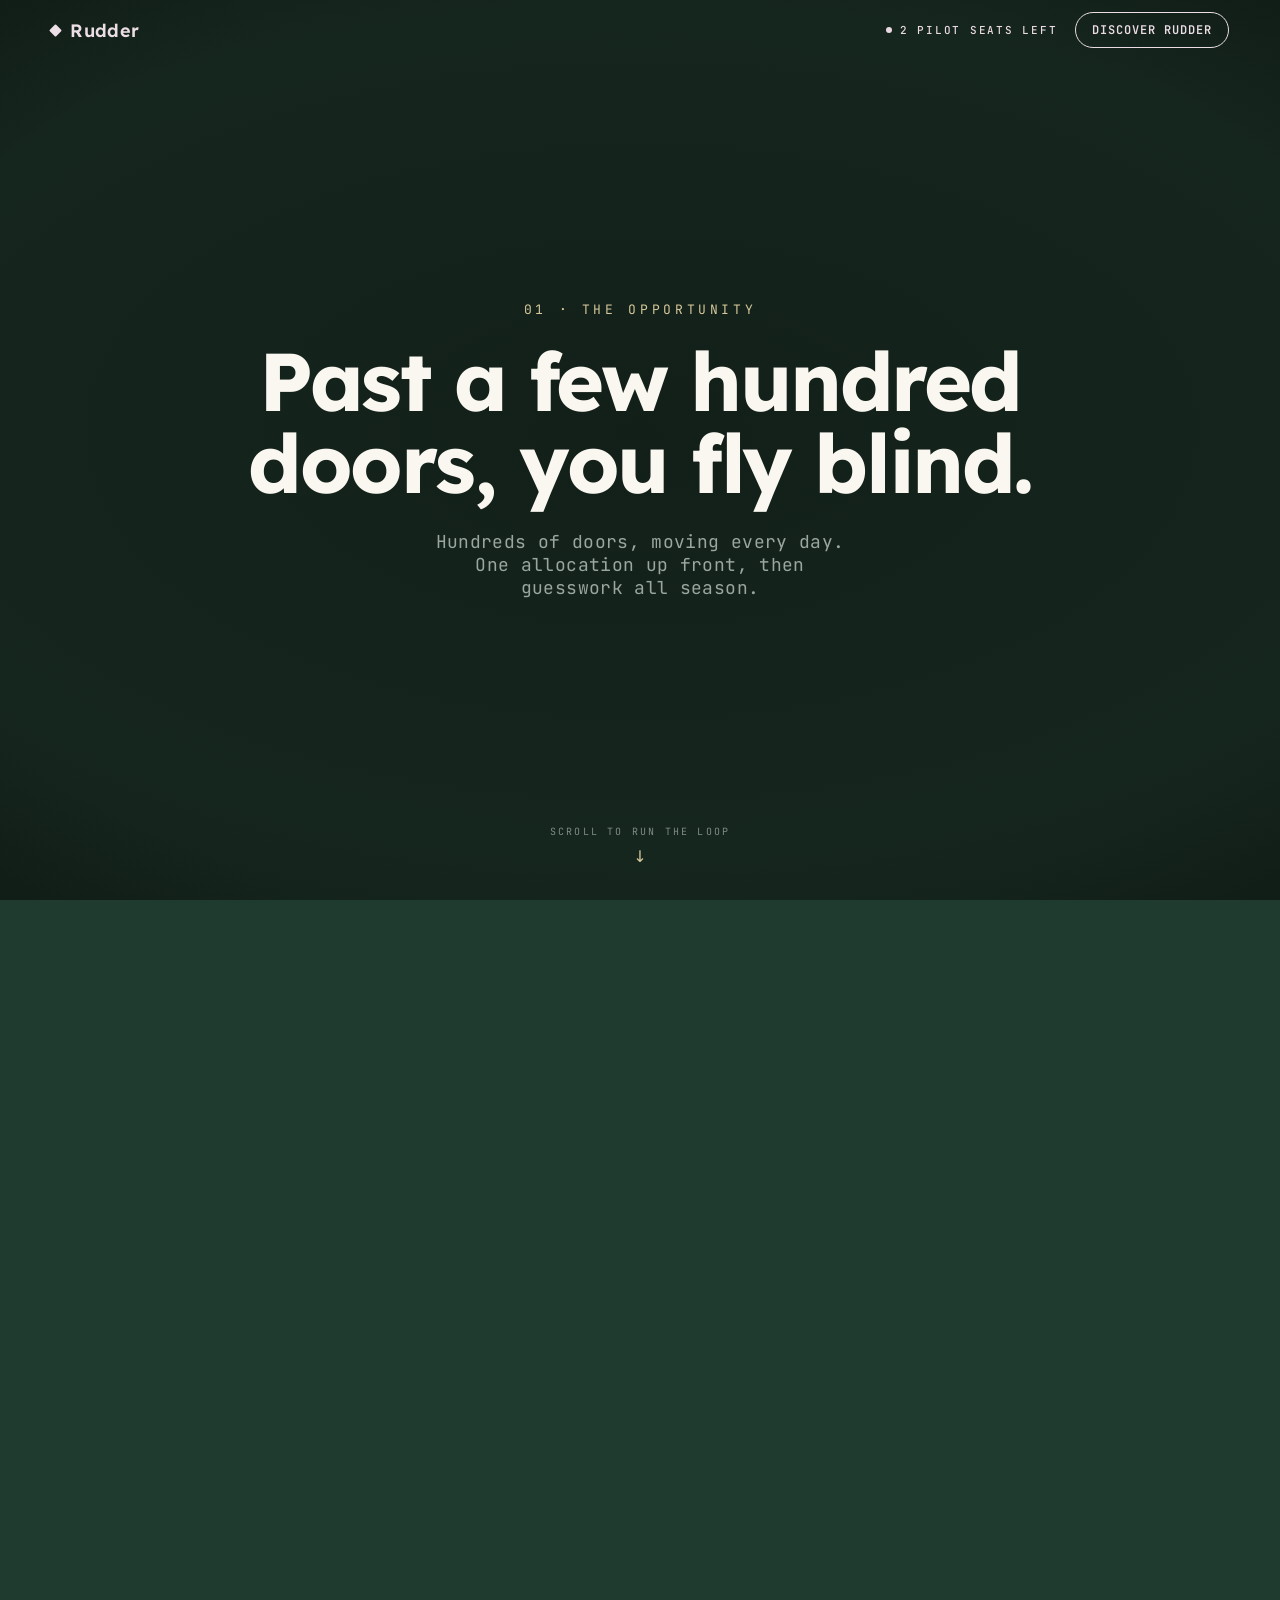
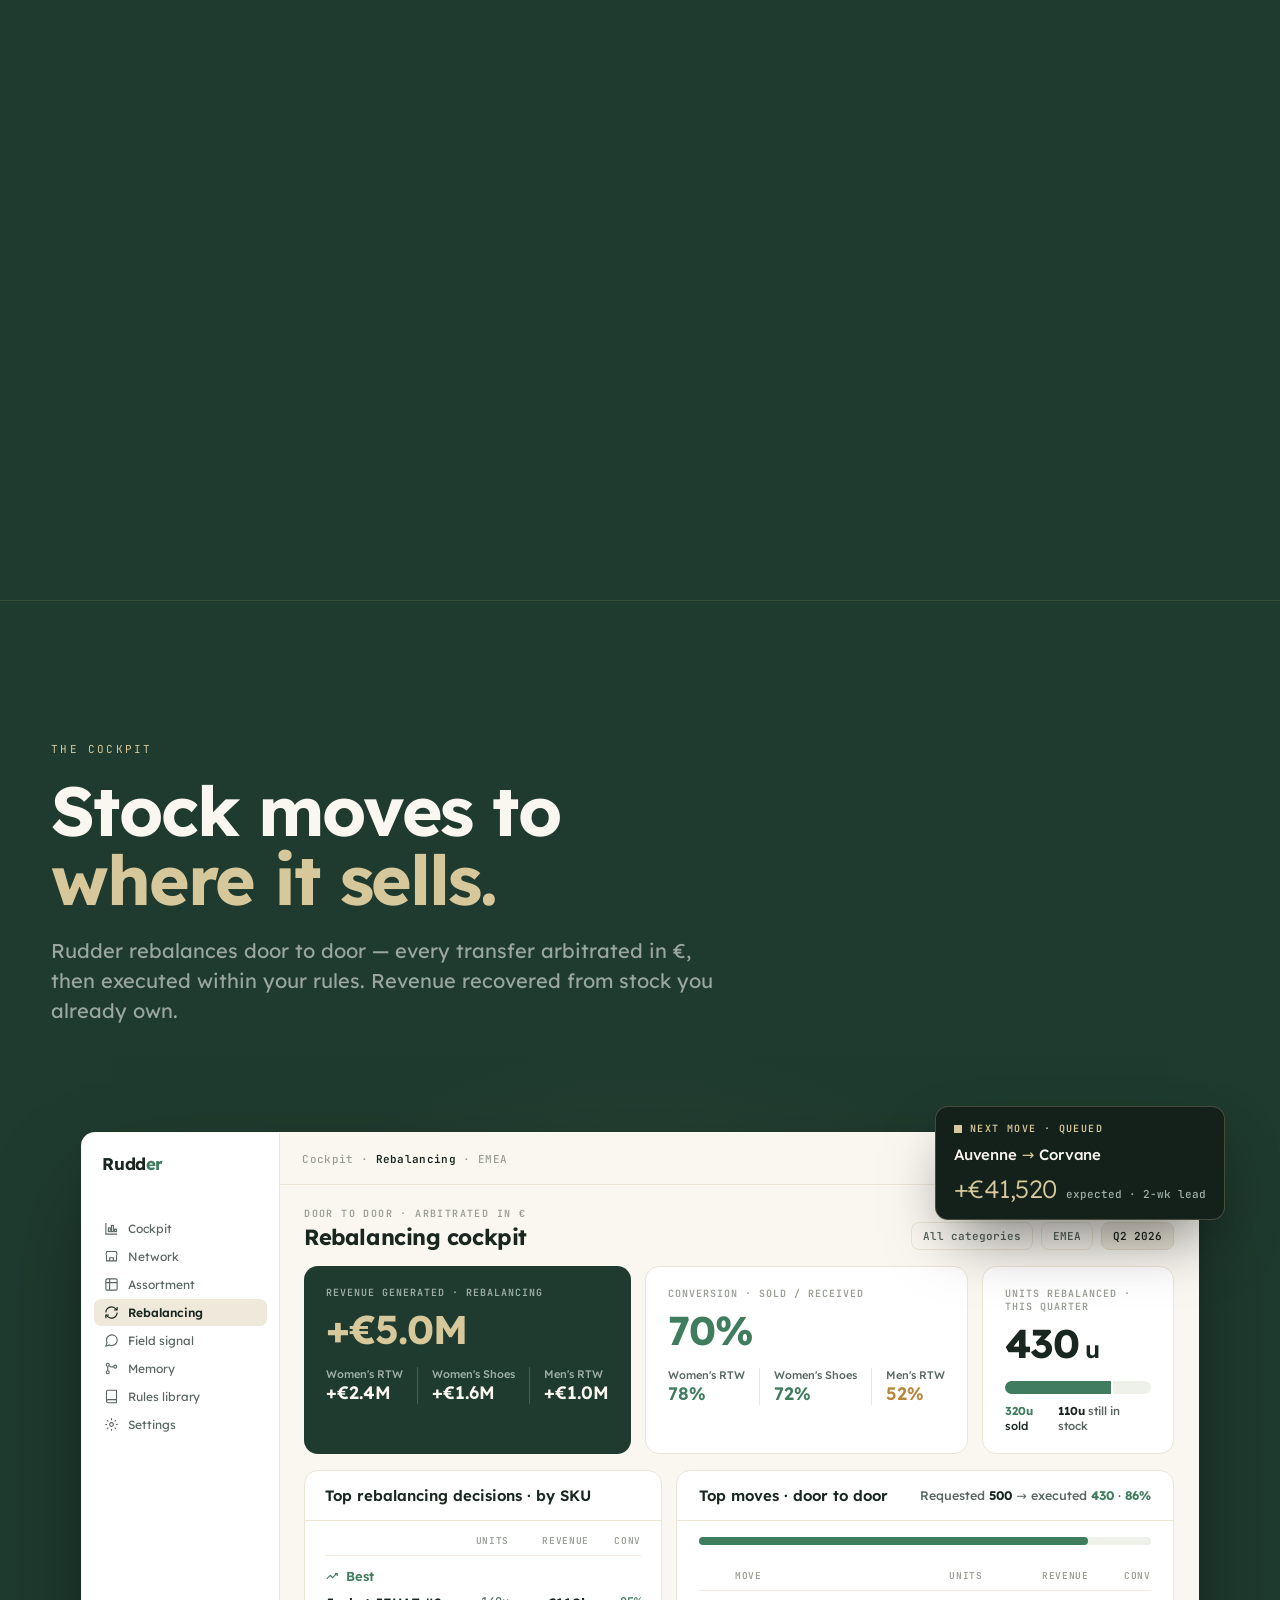
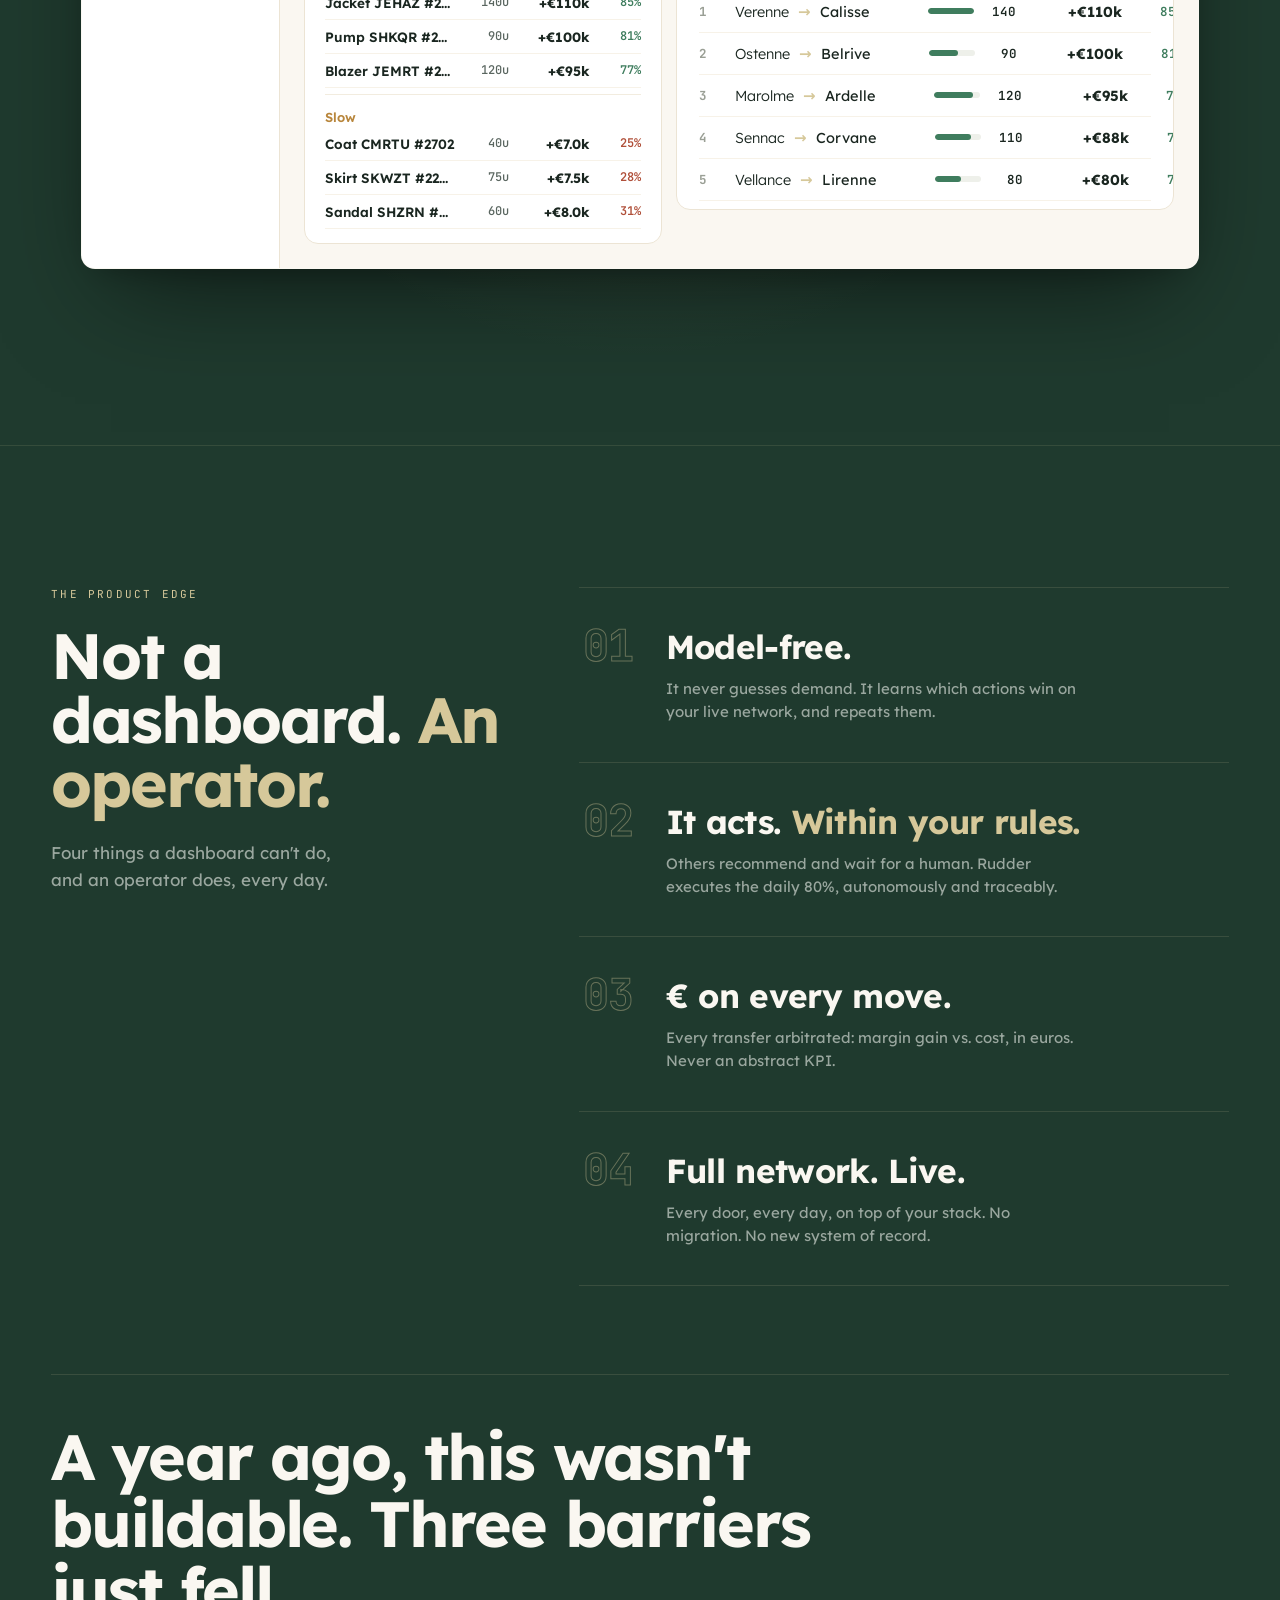
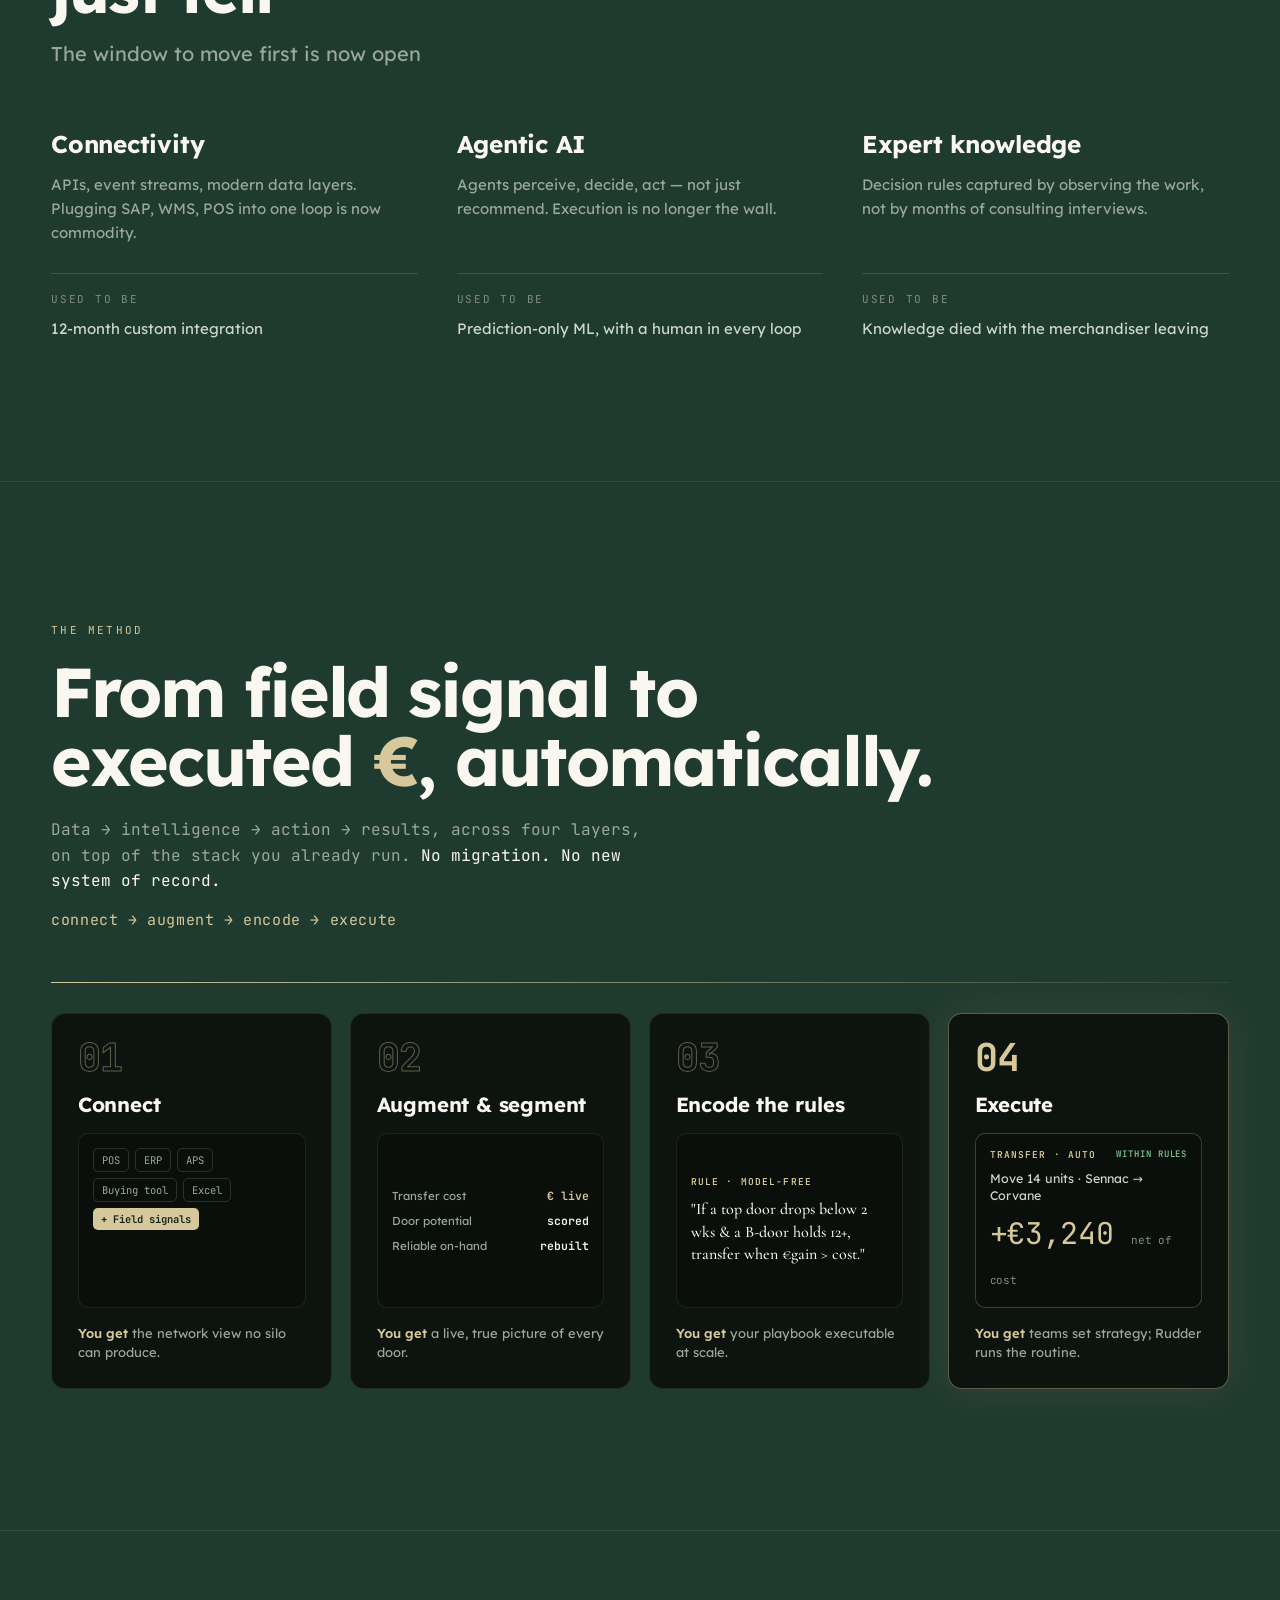
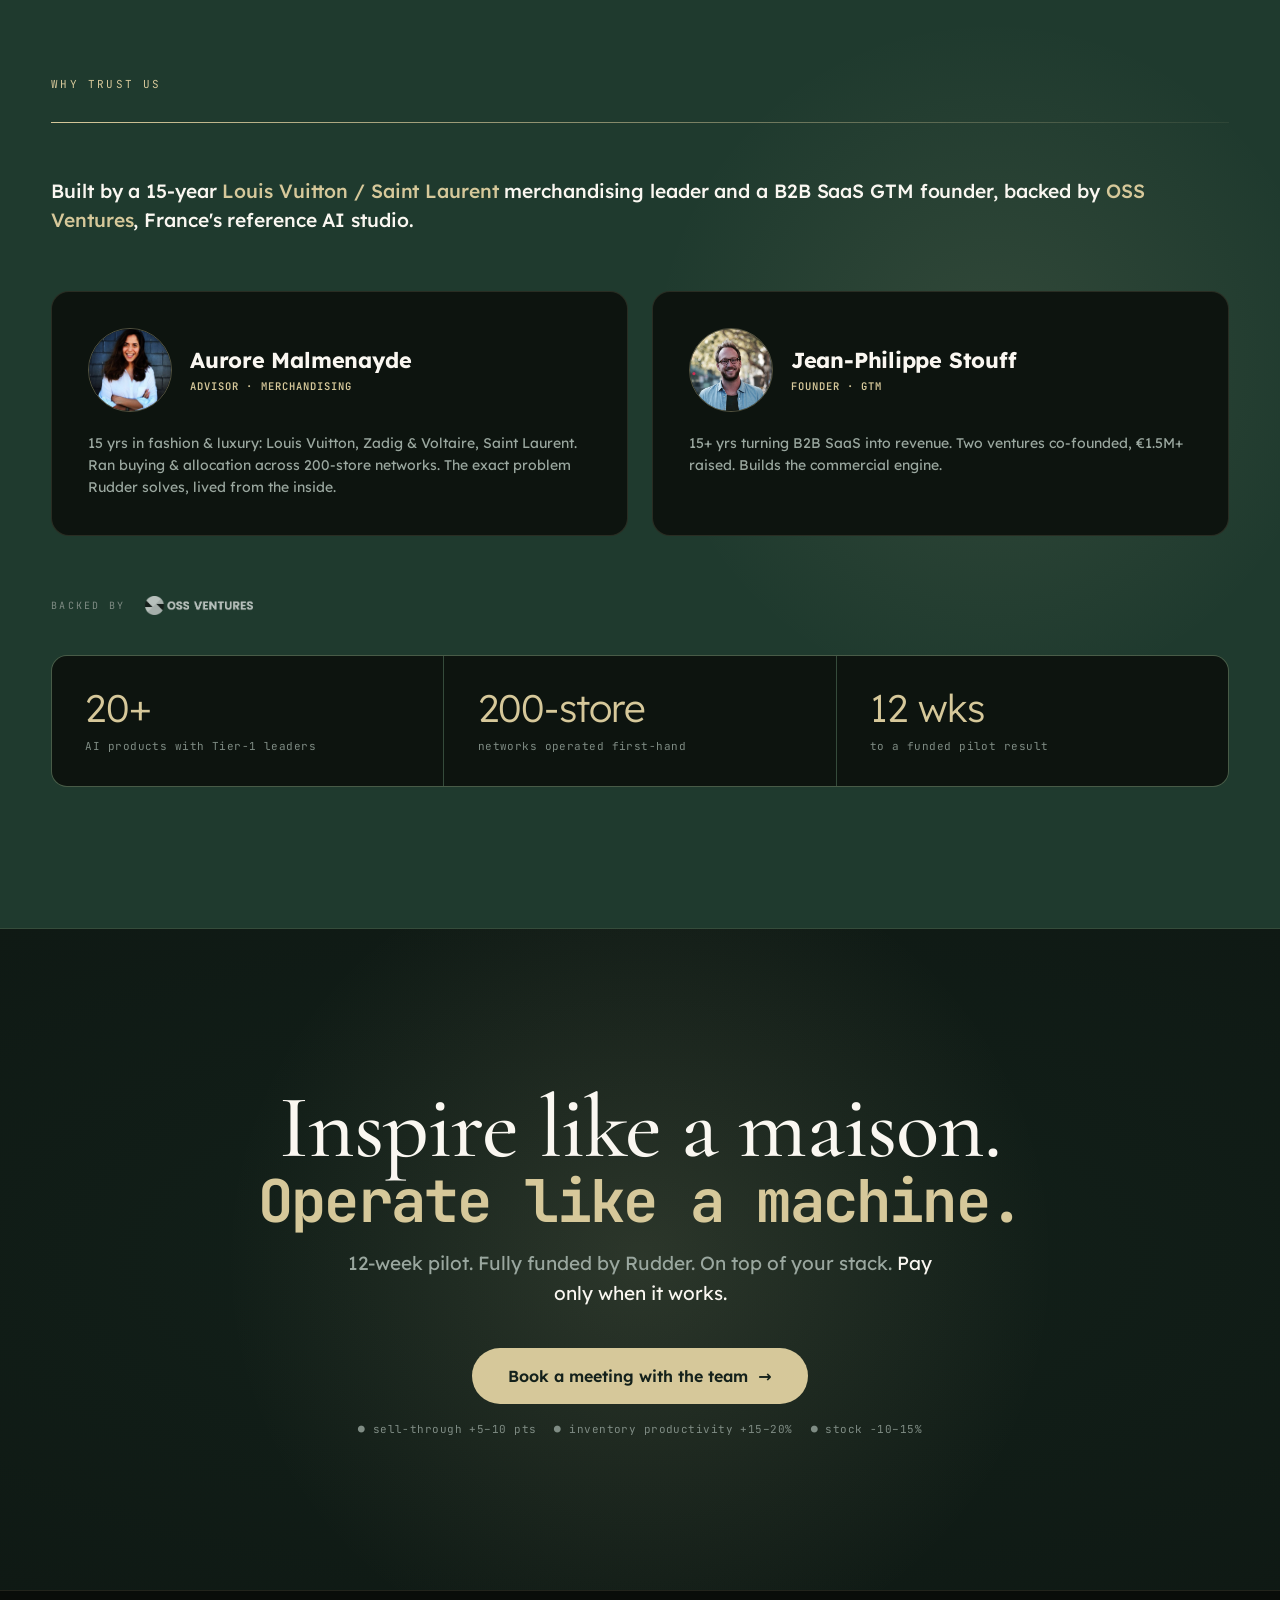
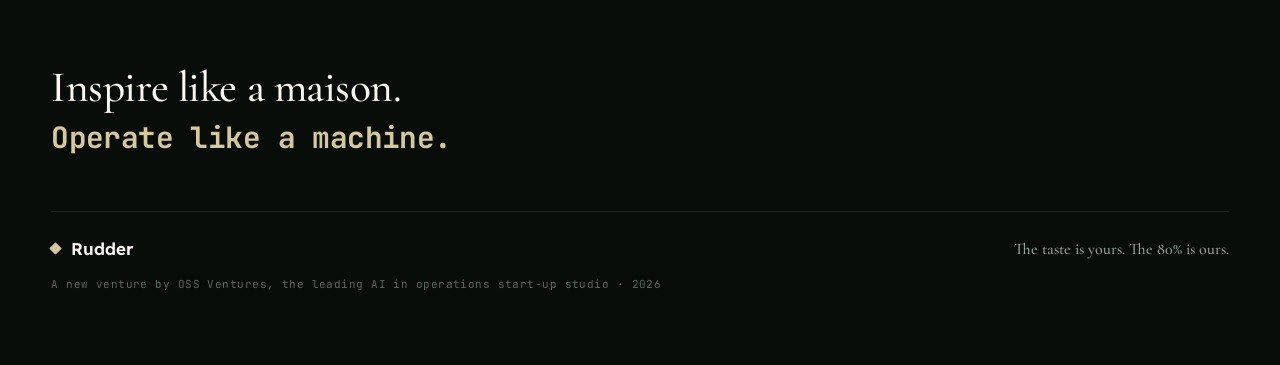
==== index.html @ d0017709 "Fix product screen on mobile: scale to fit instead of horizontal scroll" ====
<!DOCTYPE html>
<html lang="en">
<head>
<meta charset="utf-8">
<meta name="viewport" content="width=device-width, initial-scale=1">
<title>Rudder — Inspire like a maison. Operate like a machine.</title>
<meta name="description" content="Rudder rebalances door to door — every transfer arbitrated in €, then executed within your rules. Revenue recovered from stock you already own.">
<link rel="preconnect" href="https://fonts.googleapis.com">
<link rel="preconnect" href="https://fonts.gstatic.com" crossorigin>
<link href="https://fonts.googleapis.com/css2?family=Cormorant+Garamond:ital,wght@0,500;0,600;1,400;1,500;1,600&family=JetBrains+Mono:wght@400;500;600;700&family=Lexend:wght@300;400;500;600;700&display=swap" rel="stylesheet">
<style>
  *{box-sizing:border-box}
  html{scroll-behavior:smooth}
  body{margin:0;background:#1f3a2e;font-family:'Lexend',system-ui,sans-serif;-webkit-font-smoothing:antialiased;color:#faf7f1;overflow-x:hidden}
  ::selection{background:#d6c89a;color:#14211b}

  @keyframes blink{0%,100%{opacity:1}50%{opacity:.15}}
  @keyframes bob{0%,100%{transform:translateY(0)}50%{transform:translateY(7px)}}
  @keyframes rUp{from{opacity:0;transform:translateY(38px)}to{opacity:1;transform:translateY(0)}}
  @keyframes rFade{from{opacity:0}to{opacity:1}}
  @keyframes glowPulse{0%,100%{opacity:.45}50%{opacity:.9}}
  @keyframes lineFill{from{transform:scaleX(0)}to{transform:scaleX(1)}}
  @keyframes rLeft{from{opacity:0;transform:translateX(-44px)}to{opacity:1;transform:translateX(0)}}
  @keyframes rRight{from{opacity:0;transform:translateX(44px)}to{opacity:1;transform:translateX(0)}}
  @keyframes rScale{from{opacity:0;transform:scale(.84)}to{opacity:1;transform:scale(1)}}
  @keyframes seatPulse{0%,100%{opacity:.45;transform:scale(1)}50%{opacity:1;transform:scale(1.35)}}
  @keyframes nsPulse{0%{box-shadow:0 0 0 0 rgba(63,125,94,.45)}70%{box-shadow:0 0 0 5px rgba(63,125,94,0)}100%{box-shadow:0 0 0 0 rgba(63,125,94,0)}}
  @keyframes nsFloat{0%,100%{transform:translateY(0)}50%{transform:translateY(-8px)}}

  @media (prefers-reduced-motion:reduce){*{animation-duration:.001s!important}}

  .scroll-animate{
    animation:rUp .85s cubic-bezier(.2,.6,.2,1) both;
    animation-timeline:view();
    animation-range:entry 2% cover 28%;
  }
  .scroll-fade{
    animation:rFade .8s both;
    animation-timeline:view();
    animation-range:entry 0% cover 22%;
  }
  .scroll-left{
    animation:rLeft .9s cubic-bezier(.2,.6,.2,1) both;
    animation-timeline:view();
    animation-range:entry 0% cover 34%;
  }
  .scroll-right{
    animation:rRight .9s cubic-bezier(.2,.6,.2,1) both;
    animation-timeline:view();
    animation-range:entry 0% cover 34%;
  }
  .scroll-scale{
    animation:rScale 1s cubic-bezier(.2,.6,.2,1) both;
    animation-timeline:view();
    animation-range:entry 0% cover 42%;
  }
  .scroll-line{
    animation:lineFill 1.2s cubic-bezier(.2,.6,.2,1) both;
    transform-origin:left;
    animation-timeline:view();
    animation-range:entry 0% cover 38%;
  }

  .edge-row{transition:background .2s ease}
  .edge-row:hover{background:rgba(214,200,154,.035)}

  .cta-btn{transition:background .2s ease, transform .2s ease}
  .cta-btn:hover{background:#e6dcb6!important;transform:translateY(-2px)}

  .oss-link{transition:opacity .2s ease;opacity:.92}
  .oss-link:hover{opacity:1}

  /* ─── RESPONSIVE ─── */
  @media (max-width:860px){
    .nav-seats{display:none!important}
    .nav-cta{font-size:11px!important;padding:8px 13px!important}

    .screen-scroll-wrap{overflow:hidden!important}
    .screen-chip{display:none!important}

    .edge-grid{grid-template-columns:1fr!important}
    .edge-sticky{position:static!important;top:auto!important;margin-bottom:clamp(32px,4vw,48px)!important}

    .barriers-grid{grid-template-columns:1fr!important}

    .method-grid{grid-template-columns:1fr 1fr!important}

    .trust-founders-grid{grid-template-columns:1fr!important}
    .trust-stats-grid{grid-template-columns:1fr!important}

    .footer-bottom{flex-direction:column!important;align-items:flex-start!important;gap:12px!important}
  }

  @media (max-width:480px){
    .method-grid{grid-template-columns:1fr!important}
    .trust-stats-grid{grid-template-columns:1fr 1fr!important}
    .cta-pills{flex-direction:column!important;align-items:center!important;gap:8px!important}
  }
</style>
</head>
<body>
<div style="position:relative;background:#1f3a2e;color:#faf7f1">

  <!-- NAV -->
  <nav style="position:fixed;top:0;left:0;right:0;z-index:90;height:60px;display:flex;align-items:center;justify-content:space-between;padding:0 clamp(18px,4vw,52px);mix-blend-mode:difference">
    <a href="#top" style="display:flex;align-items:center;gap:10px;text-decoration:none">
      <span style="width:9px;height:9px;background:#fff;border-radius:1px;transform:rotate(45deg);display:inline-block"></span>
      <span style="font-size:18px;font-weight:600;letter-spacing:.02em;color:#fff">Rudder</span>
    </a>
    <div style="display:flex;align-items:center;gap:18px">
      <span class="nav-seats" style="display:flex;align-items:center;gap:8px;font-family:'JetBrains Mono',monospace;font-size:11px;font-weight:500;letter-spacing:.16em;text-transform:uppercase;color:#fff">
        <span style="width:6px;height:6px;border-radius:999px;background:#fff;display:inline-block;animation:seatPulse 2.4s ease-in-out infinite"></span>2 pilot seats left
      </span>
      <a href="https://calendar.app.google/Ge5XpponypEPQrYH9" target="_blank" rel="noopener" class="nav-cta" style="font-family:'JetBrains Mono',monospace;font-size:12px;font-weight:600;letter-spacing:.08em;text-transform:uppercase;color:#fff;border:1px solid #fff;padding:9px 16px;border-radius:999px;text-decoration:none">Discover Rudder</a>
    </div>
  </nav>

  <div id="top"></div>
  <!-- ====== STORY: scroll-scrubbed hero ====== -->
  <div id="story-wrap" style="position:relative;height:600vh">
    <div style="position:sticky;top:0;height:100vh;overflow:hidden;background:#1f3a2e">
      <video autoplay muted loop playsinline aria-hidden="true" style="position:absolute;inset:0;width:100%;height:100%;object-fit:cover;opacity:.5;z-index:0;pointer-events:none">
        <source src="images/cta-bg.mp4" type="video/mp4">
      </video>
      <div style="position:absolute;inset:0;z-index:0;pointer-events:none;background:radial-gradient(115% 85% at 50% 48%,rgba(10,15,12,.62),rgba(10,15,12,.46) 55%,rgba(10,15,12,.74))"></div>
      <div style="position:absolute;inset:0;z-index:2;pointer-events:none;background:radial-gradient(120% 100% at 50% 50%,transparent 52%,rgba(10,15,12,.88) 100%)"></div>

      <!-- kinetic beats container -->
      <div id="beats-container" style="position:absolute;inset:0;z-index:3;pointer-events:none">
        <div class="beat" data-beat="0" style="position:absolute;inset:0;display:flex;flex-direction:column;align-items:center;justify-content:center;text-align:center;padding:0 24px;opacity:1;transform:translateY(0);transition:opacity .55s ease,transform .7s cubic-bezier(.2,.6,.2,1)">
          <div style="font-family:'JetBrains Mono',monospace;font-size:clamp(10px,1.1vw,13px);letter-spacing:.28em;text-transform:uppercase;color:#d6c89a;margin-bottom:22px">01 · The opportunity</div>
          <div style="font-size:clamp(38px,6.4vw,104px);font-weight:700;line-height:1.0;letter-spacing:-.03em;color:#faf7f1;max-width:16ch;text-wrap:balance">Past a few hundred doors, you fly blind.</div>
          <div style="font-family:'JetBrains Mono',monospace;font-size:clamp(13px,1.4vw,18px);letter-spacing:.02em;color:#9aa79f;margin-top:26px;max-width:40ch">Hundreds of doors, moving every day. One allocation up front, then guesswork all season.</div>
        </div>
        <div class="beat" data-beat="1" style="position:absolute;inset:0;display:flex;flex-direction:column;align-items:center;justify-content:center;text-align:center;padding:0 24px;opacity:0;transform:translateY(18px);transition:opacity .55s ease,transform .7s cubic-bezier(.2,.6,.2,1)">
          <div style="font-family:'JetBrains Mono',monospace;font-size:clamp(10px,1.1vw,13px);letter-spacing:.28em;text-transform:uppercase;color:#d6c89a;margin-bottom:22px">02 · The opportunity</div>
          <div style="font-size:clamp(38px,6.4vw,104px);font-weight:700;line-height:1.0;letter-spacing:-.03em;color:#faf7f1;max-width:16ch;text-wrap:balance">The signals are there. No one is listening.</div>
          <div style="font-family:'JetBrains Mono',monospace;font-size:clamp(13px,1.4vw,18px);letter-spacing:.02em;color:#9aa79f;margin-top:26px;max-width:40ch">1,000+ field signals a week. None aggregate. None get actioned.</div>
        </div>
        <div class="beat" data-beat="2" style="position:absolute;inset:0;display:flex;flex-direction:column;align-items:center;justify-content:center;text-align:center;padding:0 24px;opacity:0;transform:translateY(18px);transition:opacity .55s ease,transform .7s cubic-bezier(.2,.6,.2,1)">
          <div style="font-family:'JetBrains Mono',monospace;font-size:clamp(10px,1.1vw,13px);letter-spacing:.28em;text-transform:uppercase;color:#d6c89a;margin-bottom:22px">03 · Meet Rudder</div>
          <div style="font-size:clamp(34px,5.4vw,88px);font-weight:700;line-height:1.0;letter-spacing:-.03em;color:#faf7f1;max-width:18ch;text-wrap:balance">One signal, one system, for the entire network.</div>
          <div style="font-family:'JetBrains Mono',monospace;font-size:clamp(13px,1.4vw,18px);letter-spacing:.02em;color:#9aa79f;margin-top:26px;max-width:40ch">It plugs in on top of your stack and reads every door, live. No migration.</div>
        </div>
        <div class="beat" data-beat="3" style="position:absolute;inset:0;display:flex;flex-direction:column;align-items:center;justify-content:center;text-align:center;padding:0 24px;opacity:0;transform:translateY(18px);transition:opacity .55s ease,transform .7s cubic-bezier(.2,.6,.2,1)">
          <div style="font-family:'JetBrains Mono',monospace;font-size:clamp(10px,1.1vw,13px);letter-spacing:.28em;text-transform:uppercase;color:#d6c89a;margin-bottom:22px">04 · How it works</div>
          <div style="font-size:clamp(38px,6.4vw,104px);font-weight:700;line-height:1.0;letter-spacing:-.03em;color:#faf7f1;max-width:16ch;text-wrap:balance">From blind to live.</div>
          <div style="font-family:'JetBrains Mono',monospace;font-size:clamp(13px,1.4vw,18px);letter-spacing:.02em;color:#9aa79f;margin-top:26px;max-width:40ch">Every door finally pilotable. One loop. 100% of the network.</div>
        </div>
        <div class="beat" data-beat="4" style="position:absolute;inset:0;display:flex;flex-direction:column;align-items:center;justify-content:center;text-align:center;padding:0 24px;opacity:0;transform:translateY(18px);transition:opacity .55s ease,transform .7s cubic-bezier(.2,.6,.2,1)">
          <div style="font-family:'JetBrains Mono',monospace;font-size:clamp(10px,1.1vw,13px);letter-spacing:.28em;text-transform:uppercase;color:#d6c89a;margin-bottom:22px">05 · The payoff</div>
          <div style="font-size:clamp(38px,6.4vw,104px);font-weight:700;line-height:1.0;letter-spacing:-.03em;color:#faf7f1;max-width:16ch;text-wrap:balance">It acts. Every move priced in €.</div>
          <div style="font-family:'JetBrains Mono',monospace;font-size:clamp(13px,1.4vw,18px);letter-spacing:.02em;color:#9aa79f;margin-top:26px;max-width:40ch">Margin gained vs. cost to move it. Arbitrated, then executed within your rules.</div>
        </div>
      </div>

      <!-- scroll hint -->
      <div id="scroll-hint" style="position:absolute;left:50%;bottom:34px;z-index:3;transform:translateX(-50%);display:flex;flex-direction:column;align-items:center;gap:8px;opacity:1;transition:opacity .5s ease;pointer-events:none">
        <span style="font-family:'JetBrains Mono',monospace;font-size:10px;letter-spacing:.22em;text-transform:uppercase;color:#7f8c84">Scroll to run the loop</span>
        <span style="color:#d6c89a;font-size:16px;animation:bob 1.6s ease-in-out infinite">↓</span>
      </div>
    </div>
  </div>

  <!-- ====== PRODUCT SCREEN ====== -->
  <section id="screen" style="position:relative;overflow:hidden;padding:clamp(90px,11vw,160px) clamp(18px,4vw,52px);background:#1f3a2e;border-top:1px solid rgba(214,200,154,.12)">
    <div style="max-width:1180px;margin:0 auto;position:relative;z-index:2">
      <div class="scroll-fade" style="font-family:'JetBrains Mono',monospace;font-size:11px;letter-spacing:.2em;text-transform:uppercase;color:#d6c89a;margin-bottom:20px">The cockpit</div>
      <h2 class="scroll-animate" style="margin:0 0 22px;font-size:clamp(34px,5.4vw,80px);font-weight:700;line-height:1.0;letter-spacing:-.03em;max-width:15ch">Stock moves to <span style="color:#d6c89a">where it sells.</span></h2>
      <p class="scroll-animate" style="margin:0;font-size:clamp(15px,1.6vw,20px);line-height:1.5;color:#9aa79f;max-width:56ch;animation-delay:.08s">Rudder rebalances door to door &mdash; every transfer arbitrated in &euro;, then executed within your rules. Revenue recovered from stock you already own.</p>
    </div>

    <!-- floating product window -->
    <div class="screen-scroll-wrap" style="position:relative;z-index:2;max-width:1240px;margin:clamp(44px,5.5vw,80px) auto 0">
      <div style="position:absolute;top:50%;left:50%;transform:translate(-50%,-50%);width:90%;height:128%;border-radius:999px;background:radial-gradient(circle,rgba(214,200,154,.13),transparent 62%);pointer-events:none;animation:glowPulse 9s ease-in-out infinite"></div>
      <div class="scroll-scale">
        <!-- REBALANCING SCREEN (inlined) -->
        <div class="screen-inner" style="position:relative;width:100%;display:flex;align-items:center;justify-content:center;padding:36px 30px;box-sizing:border-box;font-family:'Lexend',system-ui,sans-serif;font-weight:500">
          <div style="position:relative;width:100%;max-width:1180px">
            <div style="display:flex;background:#faf7f1;border-radius:14px;overflow:hidden;box-shadow:0 44px 100px -30px rgba(0,0,0,.55),0 12px 30px -16px rgba(0,0,0,.36);border:1px solid rgba(255,255,255,.06)">
              <!-- sidebar -->
              <aside style="width:198px;flex-shrink:0;background:#ffffff;border-right:1px solid #ece4d4;padding:18px 12px;display:flex;flex-direction:column">
                <div style="display:flex;align-items:center;padding:2px 8px 16px">
                  <span style="font-weight:700;font-size:17px;letter-spacing:-.02em;color:#1a2620">Rudd<span style="color:#3f7d5e">er</span></span>
                </div>
                <div style="font-family:'JetBrains Mono',monospace;font-size:9.5px;font-weight:600;letter-spacing:.13em;text-transform:uppercase;color:#9a9f95;padding:6px 10px">&nbsp;</div>
                <nav style="display:flex;flex-direction:column;gap:1px">
                  <div style="display:flex;align-items:center;gap:9px;padding:6px 10px;border-radius:7px">
                    <svg viewBox="0 0 24 24" fill="none" stroke="#5a6660" stroke-width="1.8" style="width:15px;height:15px;flex-shrink:0"><path d="M3 3v18h18"/><rect x="7" y="11" width="3" height="6"/><rect x="12" y="7" width="3" height="10"/><rect x="17" y="13" width="3" height="4"/></svg>
                    <span style="font-size:12px;font-weight:400;color:#5a6660;letter-spacing:-.005em">Cockpit</span>
                  </div>
                  <div style="display:flex;align-items:center;gap:9px;padding:6px 10px;border-radius:7px">
                    <svg viewBox="0 0 24 24" fill="none" stroke="#5a6660" stroke-width="1.8" style="width:15px;height:15px;flex-shrink:0"><path d="M3 9 4.5 4h15L21 9"/><path d="M4 9v10h16V9"/><path d="M9 19v-5h6v5"/></svg>
                    <span style="font-size:12px;font-weight:400;color:#5a6660;letter-spacing:-.005em">Network</span>
                  </div>
                  <div style="display:flex;align-items:center;gap:9px;padding:6px 10px;border-radius:7px">
                    <svg viewBox="0 0 24 24" fill="none" stroke="#5a6660" stroke-width="1.8" style="width:15px;height:15px;flex-shrink:0"><rect x="3" y="3" width="18" height="18" rx="2"/><path d="M3 9h18M9 3v18"/></svg>
                    <span style="font-size:12px;font-weight:400;color:#5a6660;letter-spacing:-.005em">Assortment</span>
                  </div>
                  <div style="display:flex;align-items:center;gap:9px;padding:6px 10px;border-radius:7px;background:#efe9dc">
                    <svg viewBox="0 0 24 24" fill="none" stroke="#1a2620" stroke-width="1.8" style="width:15px;height:15px;flex-shrink:0"><path d="M3 12a9 9 0 0 1 15-6.7L21 8"/><path d="M21 3v5h-5"/><path d="M21 12a9 9 0 0 1-15 6.7L3 16"/><path d="M3 21v-5h5"/></svg>
                    <span style="font-size:12px;font-weight:600;color:#1a2620;letter-spacing:-.005em">Rebalancing</span>
                  </div>
                  <div style="display:flex;align-items:center;gap:9px;padding:6px 10px;border-radius:7px">
                    <svg viewBox="0 0 24 24" fill="none" stroke="#5a6660" stroke-width="1.8" style="width:15px;height:15px;flex-shrink:0"><path d="M21 11.5a8.4 8.4 0 0 1-.9 3.8 8.5 8.5 0 0 1-7.6 4.7 8.4 8.4 0 0 1-3.8-.9L3 21l1.9-5.7a8.4 8.4 0 0 1-.9-3.8 8.5 8.5 0 0 1 4.7-7.6 8.4 8.4 0 0 1 3.8-.9h.5a8.48 8.48 0 0 1 8 8v.5z"/></svg>
                    <span style="font-size:12px;font-weight:400;color:#5a6660;letter-spacing:-.005em">Field signal</span>
                  </div>
                  <div style="display:flex;align-items:center;gap:9px;padding:6px 10px;border-radius:7px">
                    <svg viewBox="0 0 24 24" fill="none" stroke="#5a6660" stroke-width="1.8" style="width:15px;height:15px;flex-shrink:0"><circle cx="6" cy="6" r="2.4"/><circle cx="6" cy="18" r="2.4"/><circle cx="18" cy="9" r="2.4"/><path d="M6 8.4v7.2M8.4 7.4A6 6 0 0 0 15.4 9"/></svg>
                    <span style="font-size:12px;font-weight:400;color:#5a6660;letter-spacing:-.005em">Memory</span>
                  </div>
                  <div style="display:flex;align-items:center;gap:9px;padding:6px 10px;border-radius:7px">
                    <svg viewBox="0 0 24 24" fill="none" stroke="#5a6660" stroke-width="1.8" style="width:15px;height:15px;flex-shrink:0"><path d="M4 19.5A2.5 2.5 0 0 1 6.5 17H20"/><path d="M6.5 2H20v20H6.5A2.5 2.5 0 0 1 4 19.5v-15A2.5 2.5 0 0 1 6.5 2z"/></svg>
                    <span style="font-size:12px;font-weight:400;color:#5a6660;letter-spacing:-.005em">Rules library</span>
                  </div>
                  <div style="display:flex;align-items:center;gap:9px;padding:6px 10px;border-radius:7px">
                    <svg viewBox="0 0 24 24" fill="none" stroke="#5a6660" stroke-width="1.8" style="width:15px;height:15px;flex-shrink:0"><circle cx="12" cy="12" r="3"/><path d="M12 2v3M12 19v3M4.9 4.9l2.1 2.1M17 17l2.1 2.1M2 12h3M19 12h3M4.9 19.1 7 17M17 7l2.1-2.1"/></svg>
                    <span style="font-size:12px;font-weight:400;color:#5a6660;letter-spacing:-.005em">Settings</span>
                  </div>
                </nav>
              </aside>
              <!-- main -->
              <div style="flex:1;min-width:0;display:flex;flex-direction:column">
                <div style="height:52px;display:flex;align-items:center;gap:10px;padding:0 22px;border-bottom:1px solid #ece4d4">
                  <span style="font-family:'JetBrains Mono',monospace;font-size:11px;color:#9a9f95;letter-spacing:.03em">Cockpit · <span style="color:#1a2620;font-weight:600">Rebalancing</span> · EMEA</span>
                  <span style="margin-left:auto;display:inline-flex;align-items:center;gap:6px;font-size:11px;font-weight:600;color:#5a6660;border:1px solid #ece4d4;border-radius:999px;padding:4px 11px">
                    <span style="width:6px;height:6px;border-radius:999px;background:#3f7d5e;animation:nsPulse 2.2s infinite"></span>Live · Q2 2026
                  </span>
                </div>
                <div style="padding:22px 24px 24px;display:flex;flex-direction:column;gap:16px">
                  <div style="display:flex;align-items:flex-end;justify-content:space-between;gap:22px">
                    <div>
                      <div style="font-family:'JetBrains Mono',monospace;font-size:10px;font-weight:600;letter-spacing:.14em;text-transform:uppercase;color:#9a9f95">Door to door · arbitrated in €</div>
                      <h1 style="font-size:22px;font-weight:700;letter-spacing:-.02em;color:#1a2620;margin:6px 0 0;line-height:1.05">Rebalancing cockpit</h1>
                    </div>
                    <div style="display:flex;gap:8px">
                      <span style="font-family:'JetBrains Mono',monospace;font-size:11px;font-weight:600;color:#5a6660;border:1px solid #ece4d4;border-radius:8px;padding:6px 11px">All categories</span>
                      <span style="font-family:'JetBrains Mono',monospace;font-size:11px;font-weight:600;color:#5a6660;border:1px solid #ece4d4;border-radius:8px;padding:6px 11px">EMEA</span>
                      <span style="font-family:'JetBrains Mono',monospace;font-size:11px;font-weight:600;color:#1a2620;background:#efe9dc;border:1px solid #e4dcc8;border-radius:8px;padding:6px 11px">Q2 2026</span>
                    </div>
                  </div>
                  <!-- KPI row -->
                  <div style="display:grid;grid-template-columns:1.2fr 1fr 1fr;gap:14px">
                    <div style="background:#1f3a2e;border-radius:14px;padding:20px 22px;display:flex;flex-direction:column">
                      <span style="font-family:'JetBrains Mono',monospace;font-size:10px;font-weight:600;letter-spacing:.1em;text-transform:uppercase;color:#9fb0a6">Revenue generated · rebalancing</span>
                      <div style="font-size:40px;font-weight:700;color:#d6c89a;letter-spacing:-.025em;line-height:1;margin-top:10px">+€5.0M</div>
                      <div style="display:flex;gap:14px;margin-top:18px">
                        <div><div style="font-size:11px;color:#9fb0a6;white-space:nowrap">Women's RTW</div><div style="font-size:18px;font-weight:600;color:#faf7f1;white-space:nowrap">+€2.4M</div></div>
                        <div style="width:1px;background:rgba(255,255,255,.18)"></div>
                        <div><div style="font-size:11px;color:#9fb0a6;white-space:nowrap">Women's Shoes</div><div style="font-size:18px;font-weight:600;color:#faf7f1;white-space:nowrap">+€1.6M</div></div>
                        <div style="width:1px;background:rgba(255,255,255,.18)"></div>
                        <div><div style="font-size:11px;color:#9fb0a6;white-space:nowrap">Men's RTW</div><div style="font-size:18px;font-weight:600;color:#faf7f1;white-space:nowrap">+€1.0M</div></div>
                      </div>
                    </div>
                    <div style="background:#ffffff;border:1px solid #ece4d4;border-radius:14px;padding:20px 22px;display:flex;flex-direction:column">
                      <span style="font-family:'JetBrains Mono',monospace;font-size:10px;font-weight:600;letter-spacing:.1em;text-transform:uppercase;color:#9a9f95">Conversion · sold / received</span>
                      <div style="font-size:40px;font-weight:700;color:#3f7d5e;letter-spacing:-.025em;line-height:1;margin-top:10px">70%</div>
                      <div style="display:flex;gap:14px;margin-top:18px">
                        <div><div style="font-size:11px;color:#5a6660;white-space:nowrap">Women's RTW</div><div style="font-size:18px;font-weight:600;color:#3f7d5e">78%</div></div>
                        <div style="width:1px;background:#ece4d4"></div>
                        <div><div style="font-size:11px;color:#5a6660;white-space:nowrap">Women's Shoes</div><div style="font-size:18px;font-weight:600;color:#3f7d5e">72%</div></div>
                        <div style="width:1px;background:#ece4d4"></div>
                        <div><div style="font-size:11px;color:#5a6660;white-space:nowrap">Men's RTW</div><div style="font-size:18px;font-weight:600;color:#b8863c">52%</div></div>
                      </div>
                    </div>
                    <div style="background:#ffffff;border:1px solid #ece4d4;border-radius:14px;padding:20px 22px;display:flex;flex-direction:column">
                      <span style="font-family:'JetBrains Mono',monospace;font-size:10px;font-weight:600;letter-spacing:.1em;text-transform:uppercase;color:#9a9f95">Units rebalanced · this quarter</span>
                      <div style="font-size:40px;font-weight:700;color:#1a2620;letter-spacing:-.025em;line-height:1;margin-top:10px">430<span style="font-size:24px;font-weight:600"> u</span></div>
                      <div style="margin-top:18px">
                        <div style="display:flex;height:13px;border-radius:999px;overflow:hidden;gap:2px">
                          <div style="width:74%;background:#3f7d5e"></div><div style="width:26%;background:#eef0ea"></div>
                        </div>
                        <div style="display:flex;justify-content:space-between;margin-top:9px;font-size:11.5px">
                          <span style="color:#1a2620"><b style="color:#3f7d5e">320u</b> sold</span>
                          <span style="color:#5a6660"><b style="color:#1a2620">110u</b> still in stock</span>
                        </div>
                      </div>
                    </div>
                  </div>
                  <!-- lower zone -->
                  <div style="display:grid;grid-template-columns:.92fr 1.28fr;gap:14px;align-items:start">
                    <!-- SKU decisions -->
                    <div style="background:#ffffff;border:1px solid #ece4d4;border-radius:14px;overflow:hidden">
                      <div style="display:flex;align-items:center;gap:10px;padding:15px 20px;border-bottom:1px solid #ece4d4">
                        <span style="font-size:15px;font-weight:600;color:#1a2620">Top rebalancing decisions · by SKU</span>
                      </div>
                      <div style="padding:2px 20px 14px">
                        <div style="display:grid;grid-template-columns:1fr 44px 70px 42px;gap:10px;padding:11px 0 8px;border-bottom:1px solid #f2ecdf">
                          <span></span>
                          <span style="font-family:'JetBrains Mono',monospace;font-size:9.5px;font-weight:600;letter-spacing:.07em;text-transform:uppercase;color:#9a9f95;text-align:right">Units</span>
                          <span style="font-family:'JetBrains Mono',monospace;font-size:9.5px;font-weight:600;letter-spacing:.07em;text-transform:uppercase;color:#9a9f95;text-align:right">Revenue</span>
                          <span style="font-family:'JetBrains Mono',monospace;font-size:9.5px;font-weight:600;letter-spacing:.07em;text-transform:uppercase;color:#9a9f95;text-align:right">Conv</span>
                        </div>
                        <div style="display:flex;align-items:center;gap:7px;padding:12px 0 2px;font-size:13px;font-weight:600;color:#3f7d5e">
                          <svg viewBox="0 0 24 24" fill="none" stroke="#3f7d5e" stroke-width="2" style="width:14px;height:14px"><path d="M3 17l6-6 4 4 7-7"/><path d="M17 8h4v4"/></svg>Best
                        </div>
                        <div style="display:grid;grid-template-columns:1fr 44px 70px 42px;gap:10px;align-items:center;padding:8px 0;border-bottom:1px solid #f7f2e8">
                          <span style="font-size:13.5px;font-weight:600;color:#1a2620;white-space:nowrap;overflow:hidden;text-overflow:ellipsis">Jacket JEHAZ #2451</span>
                          <span style="font-family:'JetBrains Mono',monospace;font-size:12px;color:#5a6660;text-align:right">140u</span>
                          <span style="font-size:13.5px;font-weight:700;color:#1a2620;text-align:right">+€110k</span>
                          <span style="font-family:'JetBrains Mono',monospace;font-size:12px;font-weight:600;color:#3f7d5e;text-align:right">85%</span>
                        </div>
                        <div style="display:grid;grid-template-columns:1fr 44px 70px 42px;gap:10px;align-items:center;padding:8px 0;border-bottom:1px solid #f7f2e8">
                          <span style="font-size:13.5px;font-weight:600;color:#1a2620;white-space:nowrap;overflow:hidden;text-overflow:ellipsis">Pump SHKQR #2890</span>
                          <span style="font-family:'JetBrains Mono',monospace;font-size:12px;color:#5a6660;text-align:right">90u</span>
                          <span style="font-size:13.5px;font-weight:700;color:#1a2620;text-align:right">+€100k</span>
                          <span style="font-family:'JetBrains Mono',monospace;font-size:12px;font-weight:600;color:#3f7d5e;text-align:right">81%</span>
                        </div>
                        <div style="display:grid;grid-template-columns:1fr 44px 70px 42px;gap:10px;align-items:center;padding:8px 0;border-bottom:1px solid #f7f2e8">
                          <span style="font-size:13.5px;font-weight:600;color:#1a2620;white-space:nowrap;overflow:hidden;text-overflow:ellipsis">Blazer JEMRT #2317</span>
                          <span style="font-family:'JetBrains Mono',monospace;font-size:12px;color:#5a6660;text-align:right">120u</span>
                          <span style="font-size:13.5px;font-weight:700;color:#1a2620;text-align:right">+€95k</span>
                          <span style="font-family:'JetBrains Mono',monospace;font-size:12px;font-weight:600;color:#3f7d5e;text-align:right">77%</span>
                        </div>
                        <div style="display:flex;align-items:center;gap:7px;padding:14px 0 2px;margin-top:6px;border-top:1px solid #f2ecdf;font-size:13px;font-weight:600;color:#b8863c">Slow</div>
                        <div style="display:grid;grid-template-columns:1fr 44px 70px 42px;gap:10px;align-items:center;padding:8px 0;border-bottom:1px solid #f7f2e8">
                          <span style="font-size:13.5px;font-weight:600;color:#1a2620;white-space:nowrap;overflow:hidden;text-overflow:ellipsis">Coat CMRTU #2702</span>
                          <span style="font-family:'JetBrains Mono',monospace;font-size:12px;color:#5a6660;text-align:right">40u</span>
                          <span style="font-size:13.5px;font-weight:700;color:#1a2620;text-align:right">+€7.0k</span>
                          <span style="font-family:'JetBrains Mono',monospace;font-size:12px;font-weight:600;color:#b0503a;text-align:right">25%</span>
                        </div>
                        <div style="display:grid;grid-template-columns:1fr 44px 70px 42px;gap:10px;align-items:center;padding:8px 0;border-bottom:1px solid #f7f2e8">
                          <span style="font-size:13.5px;font-weight:600;color:#1a2620;white-space:nowrap;overflow:hidden;text-overflow:ellipsis">Skirt SKWZT #2205</span>
                          <span style="font-family:'JetBrains Mono',monospace;font-size:12px;color:#5a6660;text-align:right">75u</span>
                          <span style="font-size:13.5px;font-weight:700;color:#1a2620;text-align:right">+€7.5k</span>
                          <span style="font-family:'JetBrains Mono',monospace;font-size:12px;font-weight:600;color:#b0503a;text-align:right">28%</span>
                        </div>
                        <div style="display:grid;grid-template-columns:1fr 44px 70px 42px;gap:10px;align-items:center;padding:8px 0;border-bottom:1px solid #f7f2e8">
                          <span style="font-size:13.5px;font-weight:600;color:#1a2620;white-space:nowrap;overflow:hidden;text-overflow:ellipsis">Sandal SHZRN #2118</span>
                          <span style="font-family:'JetBrains Mono',monospace;font-size:12px;color:#5a6660;text-align:right">60u</span>
                          <span style="font-size:13.5px;font-weight:700;color:#1a2620;text-align:right">+€8.0k</span>
                          <span style="font-family:'JetBrains Mono',monospace;font-size:12px;font-weight:600;color:#b0503a;text-align:right">31%</span>
                        </div>
                      </div>
                    </div>
                    <!-- door-to-door moves -->
                    <div style="background:#ffffff;border:1px solid #ece4d4;border-radius:14px;overflow:hidden">
                      <div style="display:flex;align-items:center;gap:10px;padding:15px 22px;border-bottom:1px solid #ece4d4">
                        <span style="font-size:15px;font-weight:600;color:#1a2620">Top moves · door to door</span>
                        <span style="margin-left:auto;font-size:12.5px;color:#5a6660">Requested <b style="color:#1a2620">500</b> → executed <b style="color:#3f7d5e">430</b> · <b style="color:#3f7d5e">86%</b></span>
                      </div>
                      <div style="padding:6px 22px 10px">
                        <div style="position:relative;height:8px;background:#eef0ea;border-radius:999px;margin:10px 0 6px"><div style="position:absolute;inset:0;width:86%;background:#3f7d5e;border-radius:999px"></div></div>
                      </div>
                      <div style="padding:0 22px 8px">
                        <div style="display:grid;grid-template-columns:22px 1fr 132px 92px 48px;gap:14px;padding:8px 0;border-bottom:1px solid #f2ecdf">
                          <span></span>
                          <span style="font-family:'JetBrains Mono',monospace;font-size:9.5px;font-weight:600;letter-spacing:.07em;text-transform:uppercase;color:#9a9f95">Move</span>
                          <span style="font-family:'JetBrains Mono',monospace;font-size:9.5px;font-weight:600;letter-spacing:.07em;text-transform:uppercase;color:#9a9f95;text-align:right">Units</span>
                          <span style="font-family:'JetBrains Mono',monospace;font-size:9.5px;font-weight:600;letter-spacing:.07em;text-transform:uppercase;color:#9a9f95;text-align:right">Revenue</span>
                          <span style="font-family:'JetBrains Mono',monospace;font-size:9.5px;font-weight:600;letter-spacing:.07em;text-transform:uppercase;color:#9a9f95;text-align:right">Conv</span>
                        </div>
                        <div style="display:grid;grid-template-columns:22px 1fr 132px 92px 48px;gap:14px;align-items:center;padding:11px 0;border-bottom:1px solid #f7f2e8;font-weight:300">
                          <span style="font-family:'JetBrains Mono',monospace;font-size:12.5px;font-weight:700;color:#9a9f95">1</span>
                          <span style="display:flex;align-items:center;gap:9px;font-size:14.5px;font-weight:600;color:#1a2620;white-space:nowrap">
                            <span style="font-weight:300">Verenne</span><span style="color:#d6c89a;font-size:15px">→</span><span style="font-weight:400">Calisse</span>
                          </span>
                          <span style="display:flex;align-items:center;gap:8px;justify-content:flex-end">
                            <span style="width:46px;height:6px;background:#eef0ea;border-radius:999px;overflow:hidden"><span style="display:block;height:100%;width:100%;background:#3f7d5e;border-radius:999px"></span></span>
                            <span style="font-family:'JetBrains Mono',monospace;font-size:12.5px;font-weight:600;color:#1a2620;width:34px;text-align:right">140</span>
                          </span>
                          <span style="font-size:14.5px;font-weight:700;color:#1a2620;text-align:right">+€110k</span>
                          <span style="font-family:'JetBrains Mono',monospace;font-size:12.5px;font-weight:600;color:#3f7d5e;text-align:right">85%</span>
                        </div>
                        <div style="display:grid;grid-template-columns:22px 1fr 132px 92px 48px;gap:14px;align-items:center;padding:11px 0;border-bottom:1px solid #f7f2e8;font-weight:300">
                          <span style="font-family:'JetBrains Mono',monospace;font-size:12.5px;font-weight:700;color:#9a9f95">2</span>
                          <span style="display:flex;align-items:center;gap:9px;font-size:14.5px;font-weight:600;color:#1a2620;white-space:nowrap">
                            <span style="font-weight:300">Ostenne</span><span style="color:#d6c89a;font-size:15px">→</span><span style="font-weight:400">Belrive</span>
                          </span>
                          <span style="display:flex;align-items:center;gap:8px;justify-content:flex-end">
                            <span style="width:46px;height:6px;background:#eef0ea;border-radius:999px;overflow:hidden"><span style="display:block;height:100%;width:64%;background:#3f7d5e;border-radius:999px"></span></span>
                            <span style="font-family:'JetBrains Mono',monospace;font-size:12.5px;font-weight:600;color:#1a2620;width:34px;text-align:right">90</span>
                          </span>
                          <span style="font-size:14.5px;font-weight:700;color:#1a2620;text-align:right">+€100k</span>
                          <span style="font-family:'JetBrains Mono',monospace;font-size:12.5px;font-weight:600;color:#3f7d5e;text-align:right">81%</span>
                        </div>
                        <div style="display:grid;grid-template-columns:22px 1fr 132px 92px 48px;gap:14px;align-items:center;padding:11px 0;border-bottom:1px solid #f7f2e8;font-weight:300">
                          <span style="font-family:'JetBrains Mono',monospace;font-size:12.5px;font-weight:700;color:#9a9f95">3</span>
                          <span style="display:flex;align-items:center;gap:9px;font-size:14.5px;font-weight:600;color:#1a2620;white-space:nowrap">
                            <span style="font-weight:300">Marolme</span><span style="color:#d6c89a;font-size:15px">→</span><span style="font-weight:400">Ardelle</span>
                          </span>
                          <span style="display:flex;align-items:center;gap:8px;justify-content:flex-end">
                            <span style="width:46px;height:6px;background:#eef0ea;border-radius:999px;overflow:hidden"><span style="display:block;height:100%;width:86%;background:#3f7d5e;border-radius:999px"></span></span>
                            <span style="font-family:'JetBrains Mono',monospace;font-size:12.5px;font-weight:600;color:#1a2620;width:34px;text-align:right">120</span>
                          </span>
                          <span style="font-size:14.5px;font-weight:700;color:#1a2620;text-align:right">+€95k</span>
                          <span style="font-family:'JetBrains Mono',monospace;font-size:12.5px;font-weight:600;color:#3f7d5e;text-align:right">77%</span>
                        </div>
                        <div style="display:grid;grid-template-columns:22px 1fr 132px 92px 48px;gap:14px;align-items:center;padding:11px 0;border-bottom:1px solid #f7f2e8;font-weight:300">
                          <span style="font-family:'JetBrains Mono',monospace;font-size:12.5px;font-weight:700;color:#9a9f95">4</span>
                          <span style="display:flex;align-items:center;gap:9px;font-size:14.5px;font-weight:600;color:#1a2620;white-space:nowrap">
                            <span style="font-weight:300">Sennac</span><span style="color:#d6c89a;font-size:15px">→</span><span style="font-weight:400">Corvane</span>
                          </span>
                          <span style="display:flex;align-items:center;gap:8px;justify-content:flex-end">
                            <span style="width:46px;height:6px;background:#eef0ea;border-radius:999px;overflow:hidden"><span style="display:block;height:100%;width:79%;background:#3f7d5e;border-radius:999px"></span></span>
                            <span style="font-family:'JetBrains Mono',monospace;font-size:12.5px;font-weight:600;color:#1a2620;width:34px;text-align:right">110</span>
                          </span>
                          <span style="font-size:14.5px;font-weight:700;color:#1a2620;text-align:right">+€88k</span>
                          <span style="font-family:'JetBrains Mono',monospace;font-size:12.5px;font-weight:600;color:#3f7d5e;text-align:right">74%</span>
                        </div>
                        <div style="display:grid;grid-template-columns:22px 1fr 132px 92px 48px;gap:14px;align-items:center;padding:11px 0;border-bottom:1px solid #f7f2e8;font-weight:300">
                          <span style="font-family:'JetBrains Mono',monospace;font-size:12.5px;font-weight:700;color:#9a9f95">5</span>
                          <span style="display:flex;align-items:center;gap:9px;font-size:14.5px;font-weight:600;color:#1a2620;white-space:nowrap">
                            <span style="font-weight:300">Vellance</span><span style="color:#d6c89a;font-size:15px">→</span><span style="font-weight:400">Lirenne</span>
                          </span>
                          <span style="display:flex;align-items:center;gap:8px;justify-content:flex-end">
                            <span style="width:46px;height:6px;background:#eef0ea;border-radius:999px;overflow:hidden"><span style="display:block;height:100%;width:57%;background:#3f7d5e;border-radius:999px"></span></span>
                            <span style="font-family:'JetBrains Mono',monospace;font-size:12.5px;font-weight:600;color:#1a2620;width:34px;text-align:right">80</span>
                          </span>
                          <span style="font-size:14.5px;font-weight:700;color:#1a2620;text-align:right">+€80k</span>
                          <span style="font-family:'JetBrains Mono',monospace;font-size:12.5px;font-weight:600;color:#3f7d5e;text-align:right">70%</span>
                        </div>
                      </div>
                    </div>
                  </div>
                </div>
              </div>
            </div>
            <!-- floating queued move -->
            <div class="screen-chip" style="position:absolute;top:-26px;right:-26px;z-index:6;background:#14211b;border:1px solid rgba(214,200,154,.26);border-radius:13px;padding:15px 18px;min-width:272px;box-shadow:0 30px 64px -18px rgba(0,0,0,.55);animation:nsFloat 6s ease-in-out infinite">
              <div style="display:flex;align-items:center;gap:8px;margin-bottom:10px">
                <span style="width:8px;height:8px;background:#d6c89a"></span>
                <span style="font-family:'JetBrains Mono',monospace;font-size:10px;font-weight:600;letter-spacing:.14em;text-transform:uppercase;color:#d6c89a">Next move · queued</span>
              </div>
              <div style="font-size:15px;font-weight:500;color:#faf7f1;letter-spacing:-.01em">Auvenne<span style="color:#d6c89a;margin:0 5px">→</span>Corvane</div>
              <div style="display:flex;align-items:baseline;gap:9px;margin-top:9px">
                <span style="font-size:25px;font-weight:300;color:#d6c89a;letter-spacing:-.02em">+€41,520</span>
                <span style="font-family:'JetBrains Mono',monospace;font-size:11px;color:#9fb0a6">expected · 2-wk lead</span>
              </div>
            </div>
          </div>
        </div>
      </div>
    </div>
  </section>

  <!-- ====== PRODUCT EDGE ====== -->
  <section id="edge" style="position:relative;padding:clamp(90px,11vw,160px) clamp(18px,4vw,52px);background:#1f3a2e;border-top:1px solid rgba(214,200,154,.12)">
    <div style="max-width:1180px;margin:0 auto">
      <div class="edge-grid" style="display:grid;grid-template-columns:0.82fr 1.18fr;gap:clamp(36px,6vw,96px);align-items:start">
        <div class="edge-sticky" style="position:sticky;top:88px">
          <div class="scroll-fade" style="font-family:'JetBrains Mono',monospace;font-size:11px;letter-spacing:.2em;text-transform:uppercase;color:#d6c89a;margin-bottom:22px">The product edge</div>
          <h2 class="scroll-animate" style="margin:0 0 24px;font-size:clamp(34px,5vw,72px);font-weight:700;line-height:1.0;letter-spacing:-.03em">Not a dashboard. <span style="color:#d6c89a">An operator.</span></h2>
          <p class="scroll-animate" style="margin:0;font-size:clamp(14px,1.4vw,17px);line-height:1.6;color:#9aa79f;max-width:30ch;animation-delay:.1s">Four things a dashboard can't do, and an operator does, every day.</p>
        </div>
        <div style="border-bottom:1px solid rgba(214,200,154,.14)">
          <div class="edge-row" style="display:grid;grid-template-columns:auto 1fr;gap:clamp(20px,2.5vw,38px);padding:clamp(26px,3vw,38px) 4px;border-top:1px solid rgba(214,200,154,.14)">
            <div style="font-family:'JetBrains Mono',monospace;font-size:clamp(32px,3.4vw,52px);font-weight:700;color:transparent;-webkit-text-stroke:1px rgba(214,200,154,.4);letter-spacing:-.02em;line-height:.9">01</div>
            <div>
              <div style="font-size:clamp(24px,2.6vw,36px);font-weight:700;letter-spacing:-.02em;color:#faf7f1;margin-bottom:10px">Model-free.</div>
              <p style="margin:0;font-size:15px;line-height:1.55;color:#9aa79f;max-width:46ch">It never guesses demand. It learns which actions win on your live network, and repeats them.</p>
            </div>
          </div>
          <div class="edge-row" style="display:grid;grid-template-columns:auto 1fr;gap:clamp(20px,2.5vw,38px);padding:clamp(26px,3vw,38px) 4px;border-top:1px solid rgba(214,200,154,.14)">
            <div style="font-family:'JetBrains Mono',monospace;font-size:clamp(32px,3.4vw,52px);font-weight:700;color:transparent;-webkit-text-stroke:1px rgba(214,200,154,.4);letter-spacing:-.02em;line-height:.9">02</div>
            <div>
              <div style="font-size:clamp(24px,2.6vw,36px);font-weight:700;letter-spacing:-.02em;color:#faf7f1;margin-bottom:10px">It acts. <span style="color:#d6c89a">Within your rules.</span></div>
              <p style="margin:0;font-size:15px;line-height:1.55;color:#9aa79f;max-width:46ch">Others recommend and wait for a human. Rudder executes the daily 80%, autonomously and traceably.</p>
            </div>
          </div>
          <div class="edge-row" style="display:grid;grid-template-columns:auto 1fr;gap:clamp(20px,2.5vw,38px);padding:clamp(26px,3vw,38px) 4px;border-top:1px solid rgba(214,200,154,.14)">
            <div style="font-family:'JetBrains Mono',monospace;font-size:clamp(32px,3.4vw,52px);font-weight:700;color:transparent;-webkit-text-stroke:1px rgba(214,200,154,.4);letter-spacing:-.02em;line-height:.9">03</div>
            <div>
              <div style="font-size:clamp(24px,2.6vw,36px);font-weight:700;letter-spacing:-.02em;color:#faf7f1;margin-bottom:10px">&euro; on every move.</div>
              <p style="margin:0;font-size:15px;line-height:1.55;color:#9aa79f;max-width:46ch">Every transfer arbitrated: margin gain vs. cost, in euros. Never an abstract KPI.</p>
            </div>
          </div>
          <div class="edge-row" style="display:grid;grid-template-columns:auto 1fr;gap:clamp(20px,2.5vw,38px);padding:clamp(26px,3vw,38px) 4px;border-top:1px solid rgba(214,200,154,.14)">
            <div style="font-family:'JetBrains Mono',monospace;font-size:clamp(32px,3.4vw,52px);font-weight:700;color:transparent;-webkit-text-stroke:1px rgba(214,200,154,.4);letter-spacing:-.02em;line-height:.9">04</div>
            <div>
              <div style="font-size:clamp(24px,2.6vw,36px);font-weight:700;letter-spacing:-.02em;color:#faf7f1;margin-bottom:10px">Full network. Live.</div>
              <p style="margin:0;font-size:15px;line-height:1.55;color:#9aa79f;max-width:46ch">Every door, every day, on top of your stack. No migration. No new system of record.</p>
            </div>
          </div>
        </div>
      </div>

      <!-- three barriers fell -->
      <div style="margin-top:clamp(56px,7vw,88px);padding-top:clamp(32px,4vw,48px);border-top:1px solid rgba(214,200,154,.14)">
        <h3 class="scroll-animate" style="margin:0 0 16px;font-size:clamp(34px,5vw,72px);font-weight:700;line-height:1.04;letter-spacing:-.03em;color:#faf7f1;max-width:18ch">A year ago, this wasn't buildable. Three barriers just fell</h3>
        <p class="scroll-animate" style="margin:0 0 clamp(40px,5vw,60px);font-size:clamp(15px,1.6vw,20px);line-height:1.5;color:#9aa79f;animation-delay:.08s">The window to move first is now open</p>
        <div class="barriers-grid" style="display:grid;grid-template-columns:repeat(3,1fr);column-gap:clamp(24px,3vw,48px);align-items:start">
          <div class="scroll-animate">
            <div style="font-size:clamp(20px,1.9vw,26px);font-weight:700;letter-spacing:-.01em;color:#faf7f1;margin-bottom:14px">Connectivity</div>
            <p style="margin:0;font-size:15px;line-height:1.6;color:#9aa79f">APIs, event streams, modern data layers. Plugging SAP, WMS, POS into one loop is now commodity.</p>
          </div>
          <div class="scroll-animate" style="animation-delay:.08s">
            <div style="font-size:clamp(20px,1.9vw,26px);font-weight:700;letter-spacing:-.01em;color:#faf7f1;margin-bottom:14px">Agentic AI</div>
            <p style="margin:0;font-size:15px;line-height:1.6;color:#9aa79f">Agents perceive, decide, act — not just recommend. Execution is no longer the wall.</p>
          </div>
          <div class="scroll-animate" style="animation-delay:.16s">
            <div style="font-size:clamp(20px,1.9vw,26px);font-weight:700;letter-spacing:-.01em;color:#faf7f1;margin-bottom:14px">Expert knowledge</div>
            <p style="margin:0;font-size:15px;line-height:1.6;color:#9aa79f">Decision rules captured by observing the work, not by months of consulting interviews.</p>
          </div>
          <div style="margin-top:28px">
            <div style="height:1px;background:rgba(214,200,154,.18);margin-bottom:18px"></div>
            <div style="font-family:'JetBrains Mono',monospace;font-size:11px;letter-spacing:.16em;text-transform:uppercase;color:#7f8c84;margin-bottom:12px">Used to be</div>
            <div style="font-size:15px;line-height:1.5;color:#cdd6d0">12-month custom integration</div>
          </div>
          <div style="margin-top:28px">
            <div style="height:1px;background:rgba(214,200,154,.18);margin-bottom:18px"></div>
            <div style="font-family:'JetBrains Mono',monospace;font-size:11px;letter-spacing:.16em;text-transform:uppercase;color:#7f8c84;margin-bottom:12px">Used to be</div>
            <div style="font-size:15px;line-height:1.5;color:#cdd6d0">Prediction-only ML, with a human in every loop</div>
          </div>
          <div style="margin-top:28px">
            <div style="height:1px;background:rgba(214,200,154,.18);margin-bottom:18px"></div>
            <div style="font-family:'JetBrains Mono',monospace;font-size:11px;letter-spacing:.16em;text-transform:uppercase;color:#7f8c84;margin-bottom:12px">Used to be</div>
            <div style="font-size:15px;line-height:1.5;color:#cdd6d0">Knowledge died with the merchandiser leaving</div>
          </div>
        </div>
      </div>
    </div>
  </section>

  <!-- ====== METHOD ====== -->
  <section id="method" style="position:relative;padding:clamp(90px,11vw,160px) clamp(18px,4vw,52px);background:#1f3a2e;border-top:1px solid rgba(214,200,154,.12)">
    <div style="max-width:1180px;margin:0 auto">
      <div class="scroll-fade" style="font-family:'JetBrains Mono',monospace;font-size:11px;letter-spacing:.2em;text-transform:uppercase;color:#d6c89a;margin-bottom:20px">The method</div>
      <h2 class="scroll-animate" style="margin:0 0 22px;font-size:clamp(34px,5.4vw,80px);font-weight:700;line-height:1.0;letter-spacing:-.03em;max-width:19ch">From field signal to executed <span style="color:#d6c89a">&euro;</span>, automatically.</h2>
      <p class="scroll-animate" style="margin:0 0 16px;font-family:'JetBrains Mono',monospace;font-size:clamp(13px,1.4vw,16px);line-height:1.6;color:#9aa79f;max-width:60ch;animation-delay:.08s">Data &rarr; intelligence &rarr; action &rarr; results, across four layers, on top of the stack you already run. <span style="color:#faf7f1">No migration. No new system of record.</span></p>
      <div class="scroll-fade" style="font-family:'JetBrains Mono',monospace;font-size:clamp(12px,1.3vw,15px);letter-spacing:.04em;color:#d6c89a;margin-bottom:52px;animation-delay:.14s">connect &rarr; augment &rarr; encode &rarr; execute</div>
      <div class="scroll-line" style="height:1px;background:linear-gradient(90deg,#d6c89a,rgba(214,200,154,.08));margin-bottom:30px"></div>
      <div class="method-grid" style="display:grid;grid-template-columns:repeat(4,1fr);gap:18px">
        <div class="scroll-animate" style="display:flex;flex-direction:column;background:#0d140f;border:1px solid rgba(214,200,154,.12);border-radius:14px;padding:clamp(20px,2vw,28px)">
          <div style="font-family:'JetBrains Mono',monospace;font-size:clamp(30px,3vw,46px);font-weight:700;color:transparent;-webkit-text-stroke:1px rgba(214,200,154,.42);letter-spacing:-.02em;line-height:1;margin-bottom:14px">01</div>
          <div style="font-size:clamp(18px,1.6vw,22px);font-weight:700;letter-spacing:-.01em;color:#faf7f1;margin-bottom:16px">Connect</div>
          <div style="flex:1;background:#0a0f0c;border:1px solid rgba(214,200,154,.1);border-radius:10px;padding:14px;margin-bottom:16px;min-height:104px">
            <div style="display:flex;flex-wrap:wrap;gap:6px">
              <span style="font-family:'JetBrains Mono',monospace;font-size:10.5px;color:#9aa79f;border:1px solid rgba(214,200,154,.18);border-radius:5px;padding:4px 8px">POS</span>
              <span style="font-family:'JetBrains Mono',monospace;font-size:10.5px;color:#9aa79f;border:1px solid rgba(214,200,154,.18);border-radius:5px;padding:4px 8px">ERP</span>
              <span style="font-family:'JetBrains Mono',monospace;font-size:10.5px;color:#9aa79f;border:1px solid rgba(214,200,154,.18);border-radius:5px;padding:4px 8px">APS</span>
              <span style="font-family:'JetBrains Mono',monospace;font-size:10.5px;color:#9aa79f;border:1px solid rgba(214,200,154,.18);border-radius:5px;padding:4px 8px">Buying tool</span>
              <span style="font-family:'JetBrains Mono',monospace;font-size:10.5px;color:#9aa79f;border:1px solid rgba(214,200,154,.18);border-radius:5px;padding:4px 8px">Excel</span>
              <span style="font-family:'JetBrains Mono',monospace;font-size:10.5px;color:#14211b;background:#d6c89a;font-weight:600;border-radius:5px;padding:4px 8px">+ Field signals</span>
            </div>
          </div>
          <p style="margin:0;font-size:13px;line-height:1.5;color:#9aa79f"><span style="color:#d6c89a;font-weight:600">You get </span>the network view no silo can produce.</p>
        </div>
        <div class="scroll-animate" style="display:flex;flex-direction:column;background:#0d140f;border:1px solid rgba(214,200,154,.12);border-radius:14px;padding:clamp(20px,2vw,28px);animation-delay:.08s">
          <div style="font-family:'JetBrains Mono',monospace;font-size:clamp(30px,3vw,46px);font-weight:700;color:transparent;-webkit-text-stroke:1px rgba(214,200,154,.42);letter-spacing:-.02em;line-height:1;margin-bottom:14px">02</div>
          <div style="font-size:clamp(18px,1.6vw,22px);font-weight:700;letter-spacing:-.01em;color:#faf7f1;margin-bottom:16px">Augment &amp; segment</div>
          <div style="flex:1;background:#0a0f0c;border:1px solid rgba(214,200,154,.1);border-radius:10px;padding:14px;margin-bottom:16px;min-height:104px;display:flex;flex-direction:column;justify-content:center;gap:10px">
            <div style="display:flex;justify-content:space-between;font-size:11.5px"><span style="color:#9aa79f">Transfer cost</span><span style="color:#d6c89a;font-weight:600;font-family:'JetBrains Mono',monospace">&euro; live</span></div>
            <div style="display:flex;justify-content:space-between;font-size:11.5px"><span style="color:#9aa79f">Door potential</span><span style="color:#faf7f1;font-weight:600;font-family:'JetBrains Mono',monospace">scored</span></div>
            <div style="display:flex;justify-content:space-between;font-size:11.5px"><span style="color:#9aa79f">Reliable on-hand</span><span style="color:#faf7f1;font-weight:600;font-family:'JetBrains Mono',monospace">rebuilt</span></div>
          </div>
          <p style="margin:0;font-size:13px;line-height:1.5;color:#9aa79f"><span style="color:#d6c89a;font-weight:600">You get </span>a live, true picture of every door.</p>
        </div>
        <div class="scroll-animate" style="display:flex;flex-direction:column;background:#0d140f;border:1px solid rgba(214,200,154,.12);border-radius:14px;padding:clamp(20px,2vw,28px);animation-delay:.12s">
          <div style="font-family:'JetBrains Mono',monospace;font-size:clamp(30px,3vw,46px);font-weight:700;color:transparent;-webkit-text-stroke:1px rgba(214,200,154,.42);letter-spacing:-.02em;line-height:1;margin-bottom:14px">03</div>
          <div style="font-size:clamp(18px,1.6vw,22px);font-weight:700;letter-spacing:-.01em;color:#faf7f1;margin-bottom:16px">Encode the rules</div>
          <div style="flex:1;background:#0a0f0c;border:1px solid rgba(214,200,154,.1);border-radius:10px;padding:14px;margin-bottom:16px;min-height:104px;display:flex;flex-direction:column;justify-content:center">
            <div style="font-family:'JetBrains Mono',monospace;font-size:9.5px;font-weight:600;letter-spacing:.12em;text-transform:uppercase;color:#d6c89a;margin-bottom:10px">Rule · model-free</div>
            <div style="font-family:'Cormorant Garamond',serif;font-weight:500;font-size:16px;line-height:1.4;color:#faf7f1">"If a top door drops below 2 wks &amp; a B-door holds 12+, transfer when &euro;gain &gt; cost."</div>
          </div>
          <p style="margin:0;font-size:13px;line-height:1.5;color:#9aa79f"><span style="color:#d6c89a;font-weight:600">You get </span>your playbook executable at scale.</p>
        </div>
        <div class="scroll-animate" style="display:flex;flex-direction:column;background:#0d140f;border:1px solid rgba(214,200,154,.4);border-radius:14px;padding:clamp(20px,2vw,28px);box-shadow:0 0 50px rgba(214,200,154,.1);animation-delay:.16s">
          <div style="font-family:'JetBrains Mono',monospace;font-size:clamp(30px,3vw,46px);font-weight:700;color:#d6c89a;letter-spacing:-.02em;line-height:1;margin-bottom:14px">04</div>
          <div style="font-size:clamp(18px,1.6vw,22px);font-weight:700;letter-spacing:-.01em;color:#faf7f1;margin-bottom:16px">Execute</div>
          <div style="flex:1;background:#0a0f0c;border:1px solid rgba(214,200,154,.25);border-radius:10px;padding:14px;margin-bottom:16px;min-height:104px;display:flex;flex-direction:column;justify-content:center">
            <div style="display:flex;justify-content:space-between;align-items:center;margin-bottom:9px">
              <span style="font-family:'JetBrains Mono',monospace;font-size:9.5px;font-weight:600;letter-spacing:.12em;text-transform:uppercase;color:#d6c89a">Transfer · auto</span>
              <span style="font-family:'JetBrains Mono',monospace;font-size:9px;font-weight:600;letter-spacing:.1em;color:#7bbf8e">WITHIN RULES</span>
            </div>
            <div style="font-size:12.5px;color:#cdd4ce;line-height:1.4">Move 14 units · Sennac &rarr; Corvane</div>
            <div style="font-family:'JetBrains Mono',monospace;font-size:clamp(22px,2.4vw,30px);font-weight:400;color:#d6c89a;margin-top:8px;letter-spacing:-.01em">+&euro;3,240 <span style="font-size:11px;color:#7f8c84">net of cost</span></div>
          </div>
          <p style="margin:0;font-size:13px;line-height:1.5;color:#9aa79f"><span style="color:#d6c89a;font-weight:600">You get </span>teams set strategy; Rudder runs the routine.</p>
        </div>
      </div>
    </div>
  </section>

  <!-- ====== CREDIBILITY ====== -->
  <section id="trust" style="position:relative;overflow:hidden;padding:clamp(90px,11vw,160px) clamp(18px,4vw,52px);background:#1f3a2e;border-top:1px solid rgba(214,200,154,.12)">
    <div style="position:absolute;top:4%;right:-8%;width:780px;height:780px;border-radius:999px;background:radial-gradient(circle,rgba(214,200,154,.10),transparent 62%);pointer-events:none;animation:glowPulse 9s ease-in-out infinite"></div>
    <div style="max-width:1180px;margin:0 auto;position:relative;z-index:2">
      <div class="scroll-fade" style="margin-bottom:30px">
        <span style="font-family:'JetBrains Mono',monospace;font-size:11px;letter-spacing:.2em;text-transform:uppercase;color:#d6c89a">Why trust us</span>
      </div>
      <div class="scroll-line" style="height:1px;background:linear-gradient(90deg,#d6c89a,rgba(214,200,154,.08));margin-bottom:clamp(34px,4.5vw,54px)"></div>
      <p class="scroll-animate" style="margin:0 0 clamp(36px,4.5vw,56px);font-size:clamp(15px,1.5vw,20px);line-height:1.5;font-weight:500;letter-spacing:-.005em;color:#faf7f1">Built by a 15-year <span style="color:#d6c89a">Louis Vuitton / Saint Laurent</span> merchandising leader and a B2B SaaS GTM founder, backed by <span style="color:#d6c89a">OSS Ventures</span>, France's reference AI studio.</p>
      <div class="trust-founders-grid" style="display:grid;grid-template-columns:1fr 1fr;gap:clamp(18px,2vw,24px)">
        <div class="scroll-left" style="background:#0d140f;border:1px solid rgba(214,200,154,.14);border-radius:18px;padding:clamp(26px,2.8vw,38px)">
          <div style="display:flex;align-items:center;gap:18px;margin-bottom:20px">
            <img src="images/founder-merch.png" alt="Aurore Malmenayde" style="width:84px;height:84px;border-radius:999px;object-fit:cover;flex:none;border:1px solid rgba(214,200,154,.35)">
            <div>
              <div style="font-size:clamp(18px,1.7vw,22px);font-weight:700;color:#faf7f1;letter-spacing:-.01em">Aurore Malmenayde</div>
              <div style="font-family:'JetBrains Mono',monospace;font-size:10.5px;font-weight:600;letter-spacing:.1em;text-transform:uppercase;color:#d6c89a;margin-top:6px">Advisor · Merchandising</div>
            </div>
          </div>
          <p style="margin:0;font-size:14px;line-height:1.6;color:#9aa79f">15 yrs in fashion &amp; luxury: Louis Vuitton, Zadig &amp; Voltaire, Saint Laurent. Ran buying &amp; allocation across 200-store networks. The exact problem Rudder solves, lived from the inside.</p>
        </div>
        <div class="scroll-right" style="background:#0d140f;border:1px solid rgba(214,200,154,.14);border-radius:18px;padding:clamp(26px,2.8vw,38px)">
          <div style="display:flex;align-items:center;gap:18px;margin-bottom:20px">
            <img src="images/founder-gtm.png" alt="Jean-Philippe Stouff" style="width:84px;height:84px;border-radius:999px;object-fit:cover;flex:none;border:1px solid rgba(214,200,154,.35)">
            <div>
              <div style="font-size:clamp(18px,1.7vw,22px);font-weight:700;color:#faf7f1;letter-spacing:-.01em">Jean-Philippe Stouff</div>
              <div style="font-family:'JetBrains Mono',monospace;font-size:10.5px;font-weight:600;letter-spacing:.1em;text-transform:uppercase;color:#d6c89a;margin-top:6px">Founder · GTM</div>
            </div>
          </div>
          <p style="margin:0;font-size:14px;line-height:1.6;color:#9aa79f">15+ yrs turning B2B SaaS into revenue. Two ventures co-founded, &euro;1.5M+ raised. Builds the commercial engine.</p>
        </div>
      </div>
      <div class="scroll-fade" style="display:flex;align-items:center;gap:20px;flex-wrap:wrap;margin-top:clamp(40px,5vw,60px);animation-delay:.1s">
        <span style="font-family:'JetBrains Mono',monospace;font-size:10px;letter-spacing:.22em;text-transform:uppercase;color:#7f8c84">Backed by</span>
        <a href="https://www.oss.ventures/" target="_blank" rel="noopener" class="oss-link" style="display:block;line-height:0">
          <img src="images/oss-ventures-white-h.png" alt="OSS Ventures" style="height:19px;width:auto;display:block">
        </a>
      </div>
      <div class="trust-stats-grid" style="display:grid;grid-template-columns:repeat(3,1fr);gap:1px;background:rgba(214,200,154,.12);border:1px solid rgba(214,200,154,.12);border-radius:16px;overflow:hidden;margin-top:clamp(28px,3.2vw,40px)">
        <div class="scroll-animate" style="background:#0d140f;padding:clamp(24px,2.6vw,34px)">
          <div style="font-size:clamp(30px,3vw,44px);font-weight:300;color:#d6c89a;letter-spacing:-.02em;line-height:1">20+</div>
          <div style="font-family:'JetBrains Mono',monospace;font-size:11px;color:#7f8c84;letter-spacing:.04em;margin-top:12px">AI products with Tier-1 leaders</div>
        </div>
        <div class="scroll-animate" style="background:#0d140f;padding:clamp(24px,2.6vw,34px);animation-delay:.08s">
          <div style="font-size:clamp(30px,3vw,44px);font-weight:300;color:#d6c89a;letter-spacing:-.02em;line-height:1">200-store</div>
          <div style="font-family:'JetBrains Mono',monospace;font-size:11px;color:#7f8c84;letter-spacing:.04em;margin-top:12px">networks operated first-hand</div>
        </div>
        <div class="scroll-animate" style="background:#0d140f;padding:clamp(24px,2.6vw,34px);animation-delay:.16s">
          <div style="font-size:clamp(30px,3vw,44px);font-weight:300;color:#d6c89a;letter-spacing:-.02em;line-height:1">12 wks</div>
          <div style="font-family:'JetBrains Mono',monospace;font-size:11px;color:#7f8c84;letter-spacing:.04em;margin-top:12px">to a funded pilot result</div>
        </div>
      </div>
    </div>
  </section>

  <!-- ====== MANIFESTO + CTA ====== -->
  <section id="pilot" style="position:relative;padding:clamp(100px,12vw,190px) clamp(18px,4vw,52px);background:#1f3a2e;overflow:hidden;border-top:1px solid rgba(214,200,154,.12)">
    <video autoplay muted loop playsinline aria-hidden="true" style="position:absolute;inset:0;width:100%;height:100%;object-fit:cover;opacity:.34;z-index:0;pointer-events:none">
      <source src="images/hero-bg.mp4" type="video/mp4">
    </video>
    <div style="position:absolute;inset:0;z-index:1;pointer-events:none;background:radial-gradient(125% 95% at 50% 50%,rgba(10,15,12,.58),rgba(10,15,12,.86))"></div>
    <div style="position:absolute;top:50%;left:50%;transform:translate(-50%,-50%);width:980px;height:980px;border-radius:999px;background:radial-gradient(circle,rgba(214,200,154,.13),transparent 60%);pointer-events:none;z-index:1;animation:glowPulse 8s ease-in-out infinite"></div>
    <div style="max-width:1000px;margin:0 auto;position:relative;z-index:2;text-align:center">
      <h2 class="scroll-animate" style="margin:0 0 18px;line-height:1.0">
        <span style="display:block;font-family:'Cormorant Garamond',serif;font-weight:500;font-size:clamp(44px,7vw,108px);color:#faf7f1;letter-spacing:-.01em">Inspire like a maison.</span>
        <span style="display:block;font-family:'JetBrains Mono',monospace;font-weight:700;font-size:clamp(30px,4.6vw,72px);color:#d6c89a;letter-spacing:-.03em">Operate like a machine.</span>
      </h2>
      <p class="scroll-animate" style="margin:0 auto 40px;max-width:600px;font-size:clamp(15px,1.5vw,19px);line-height:1.55;color:#9aa79f;animation-delay:.1s">12-week pilot. Fully funded by Rudder. On top of your stack. <span style="color:#faf7f1">Pay only when it works.</span></p>
      <div class="scroll-fade" style="display:flex;flex-direction:column;align-items:center;gap:18px;animation-delay:.2s">
        <a href="https://calendar.app.google/Ge5XpponypEPQrYH9" target="_blank" rel="noopener" class="cta-btn" style="font-size:16px;font-weight:600;color:#14211b;background:#d6c89a;padding:18px 36px;border-radius:999px;text-decoration:none;display:inline-flex;align-items:center;gap:10px">Book a meeting with the team <span>→</span></a>
        <div class="cta-pills" style="display:flex;flex-wrap:wrap;justify-content:center;gap:18px;font-family:'JetBrains Mono',monospace;font-size:11px;letter-spacing:.04em;color:#7f8c84">
          <span>● sell-through +5&ndash;10 pts</span><span>● inventory productivity +15&ndash;20%</span><span>● stock &minus;10&ndash;15%</span>
        </div>
      </div>
    </div>
  </section>

  <footer style="border-top:1px solid rgba(214,200,154,.12);padding:clamp(48px,6vw,74px) clamp(18px,4vw,52px);background:#090d0a">
    <div style="max-width:1180px;margin:0 auto">
      <div style="margin-bottom:clamp(36px,4.5vw,54px)">
        <span style="display:block;font-family:'Cormorant Garamond',serif;font-weight:500;font-size:clamp(26px,3.4vw,46px);color:#faf7f1;letter-spacing:-.01em;line-height:1.05">Inspire like a maison.</span>
        <span style="display:block;font-family:'JetBrains Mono',monospace;font-weight:700;font-size:clamp(18px,2.3vw,32px);color:#d6c89a;letter-spacing:-.02em;margin-top:8px">Operate like a machine.</span>
      </div>
      <div style="height:1px;background:rgba(214,200,154,.12);margin-bottom:26px"></div>
      <div class="footer-bottom" style="display:flex;flex-wrap:wrap;justify-content:space-between;align-items:center;gap:18px">
        <div style="display:flex;align-items:center;gap:11px"><span style="width:9px;height:9px;background:#d6c89a;border-radius:1px;transform:rotate(45deg)"></span><span style="font-size:17px;font-weight:600">Rudder</span></div>
        <span style="font-family:'Cormorant Garamond',serif;font-weight:500;font-size:16px;color:#9aa79f">The taste is yours. The 80% is ours.</span>
      </div>
      <div style="font-family:'JetBrains Mono',monospace;font-size:11px;letter-spacing:.04em;color:#5a6660;margin-top:18px">A new venture by OSS Ventures, the leading AI in operations start-up studio &middot; 2026</div>
    </div>
  </footer>
</div>

<script>
(function(){
  // Video autoplay helper
  function startVideos(){
    document.querySelectorAll('video').forEach(v=>{
      v.muted=true; v.defaultMuted=true; v.playsInline=true;
      const p=v.play(); if(p&&p.catch) p.catch(()=>{});
    });
  }
  [0,120,400,1000].forEach(d=>setTimeout(startVideos,d));
  ['pointerdown','scroll','keydown'].forEach(ev=>
    window.addEventListener(ev,startVideos,{passive:true,once:true})
  );
  const obs=new IntersectionObserver(es=>es.forEach(e=>{
    if(e.isIntersecting){const p=e.target.play();if(p&&p.catch)p.catch(()=>{});}
  }),{threshold:0.05});
  document.querySelectorAll('video').forEach(v=>obs.observe(v));

  // Scroll-driven beats
  const wrap=document.getElementById('story-wrap');
  const beats=document.querySelectorAll('.beat');
  const hint=document.getElementById('scroll-hint');
  const THRESHOLDS=[0,0.18,0.38,0.60,0.82];
  let currentBeat=-1;

  function clamp(x,a,b){return Math.max(a??0,Math.min(b??1,x));}

  function update(){
    if(!wrap) return;
    const r=wrap.getBoundingClientRect();
    const range=r.height-window.innerHeight;
    const prog=range>0?clamp(-r.top/range):0;
    let b=0;
    for(let i=0;i<THRESHOLDS.length;i++){if(prog>=THRESHOLDS[i])b=i;}
    if(b!==currentBeat){
      currentBeat=b;
      beats.forEach((el,i)=>{
        const active=i===b;
        const before=i<b;
        el.style.opacity=active?'1':'0';
        el.style.transform=active?'translateY(0)':`translateY(${before?-18:18}px)`;
      });
      if(hint) hint.style.opacity=b===0?'1':'0';
    }
  }

  window.addEventListener('scroll',update,{passive:true});
  update();

  // Scale product screen to fit on small viewports
  function scaleScreen(){
    const wrap=document.querySelector('.screen-scroll-wrap');
    const inner=document.querySelector('.screen-inner');
    if(!wrap||!inner) return;
    inner.style.transform='';
    inner.style.width='';
    wrap.style.height='';
    if(window.innerWidth>=900) return;
    const NATURAL_W=1200;
    inner.style.width=NATURAL_W+'px';
    requestAnimationFrame(function(){
      const naturalH=inner.offsetHeight;
      const scale=wrap.clientWidth/NATURAL_W;
      inner.style.transform='scale('+scale+')';
      inner.style.transformOrigin='top center';
      wrap.style.height=(naturalH*scale)+'px';
    });
  }
  window.addEventListener('resize',scaleScreen);
  scaleScreen();
})();
</script>
</body>
</html>
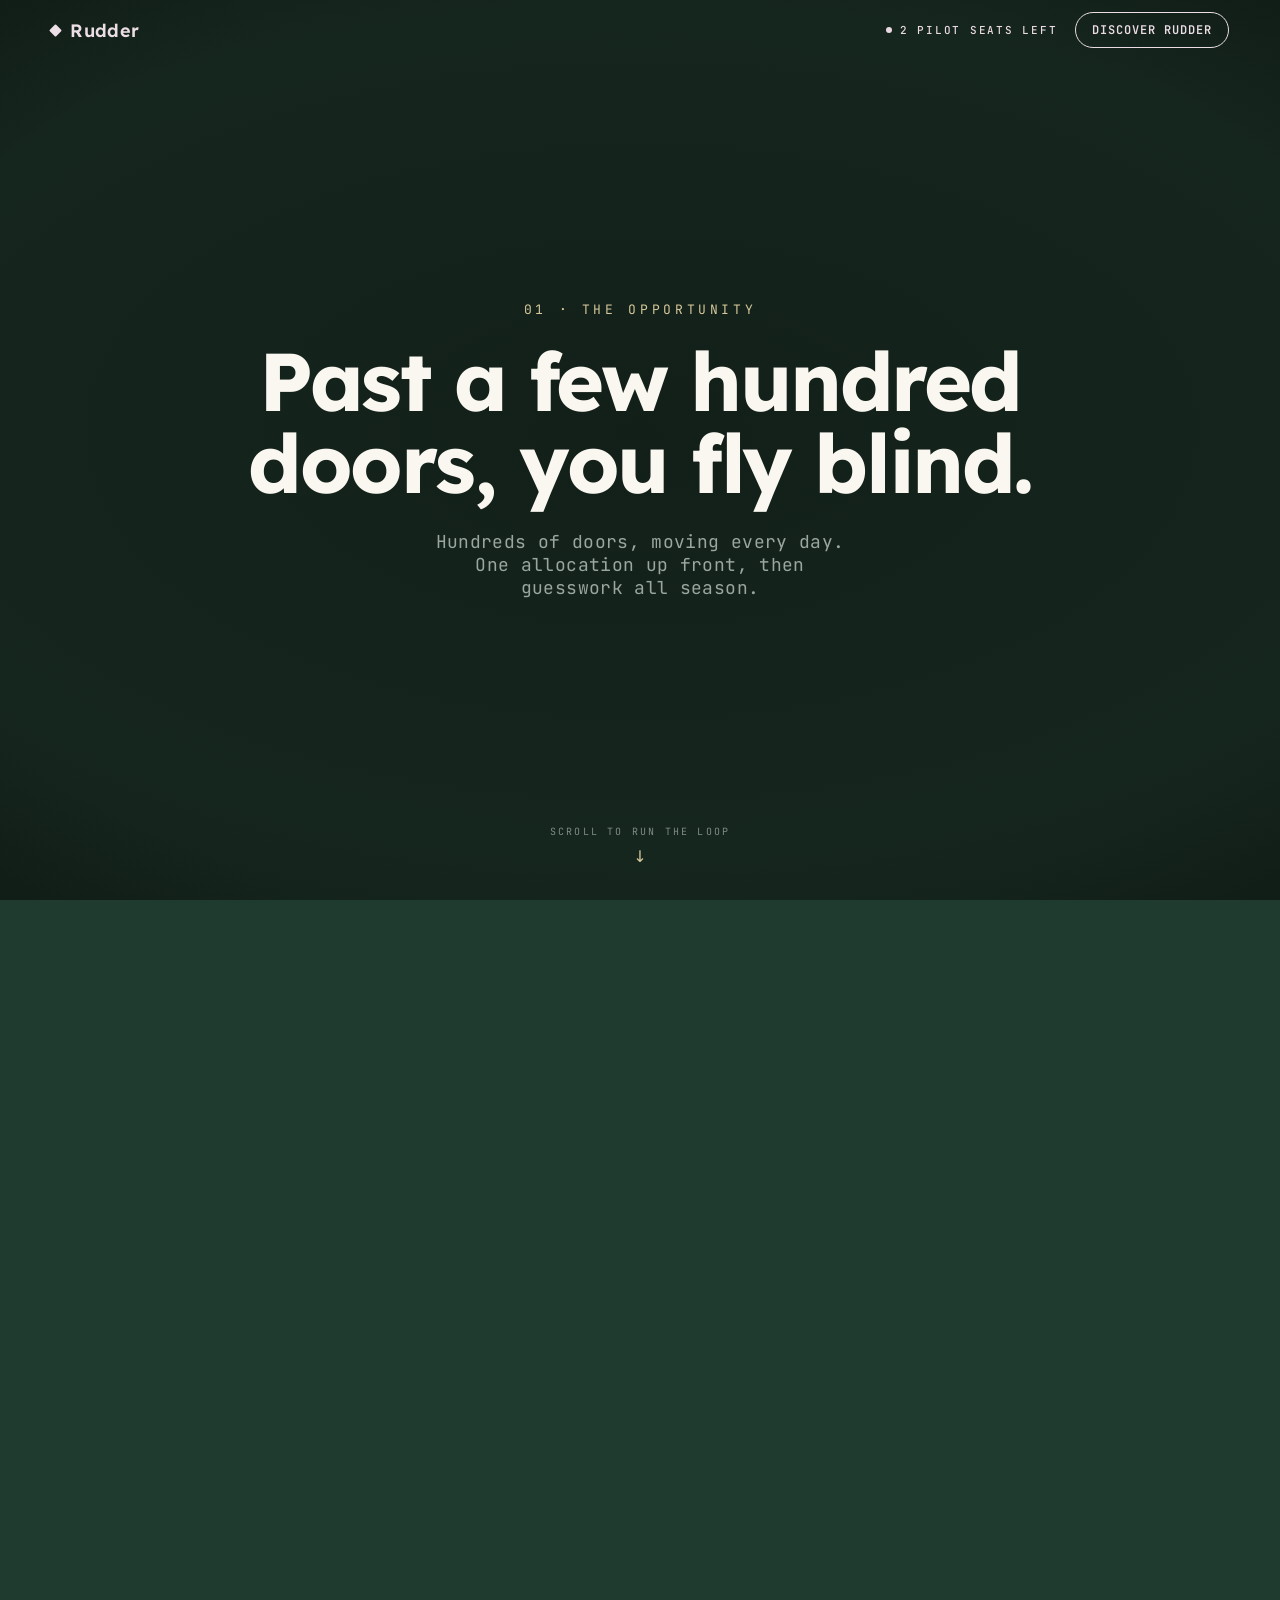
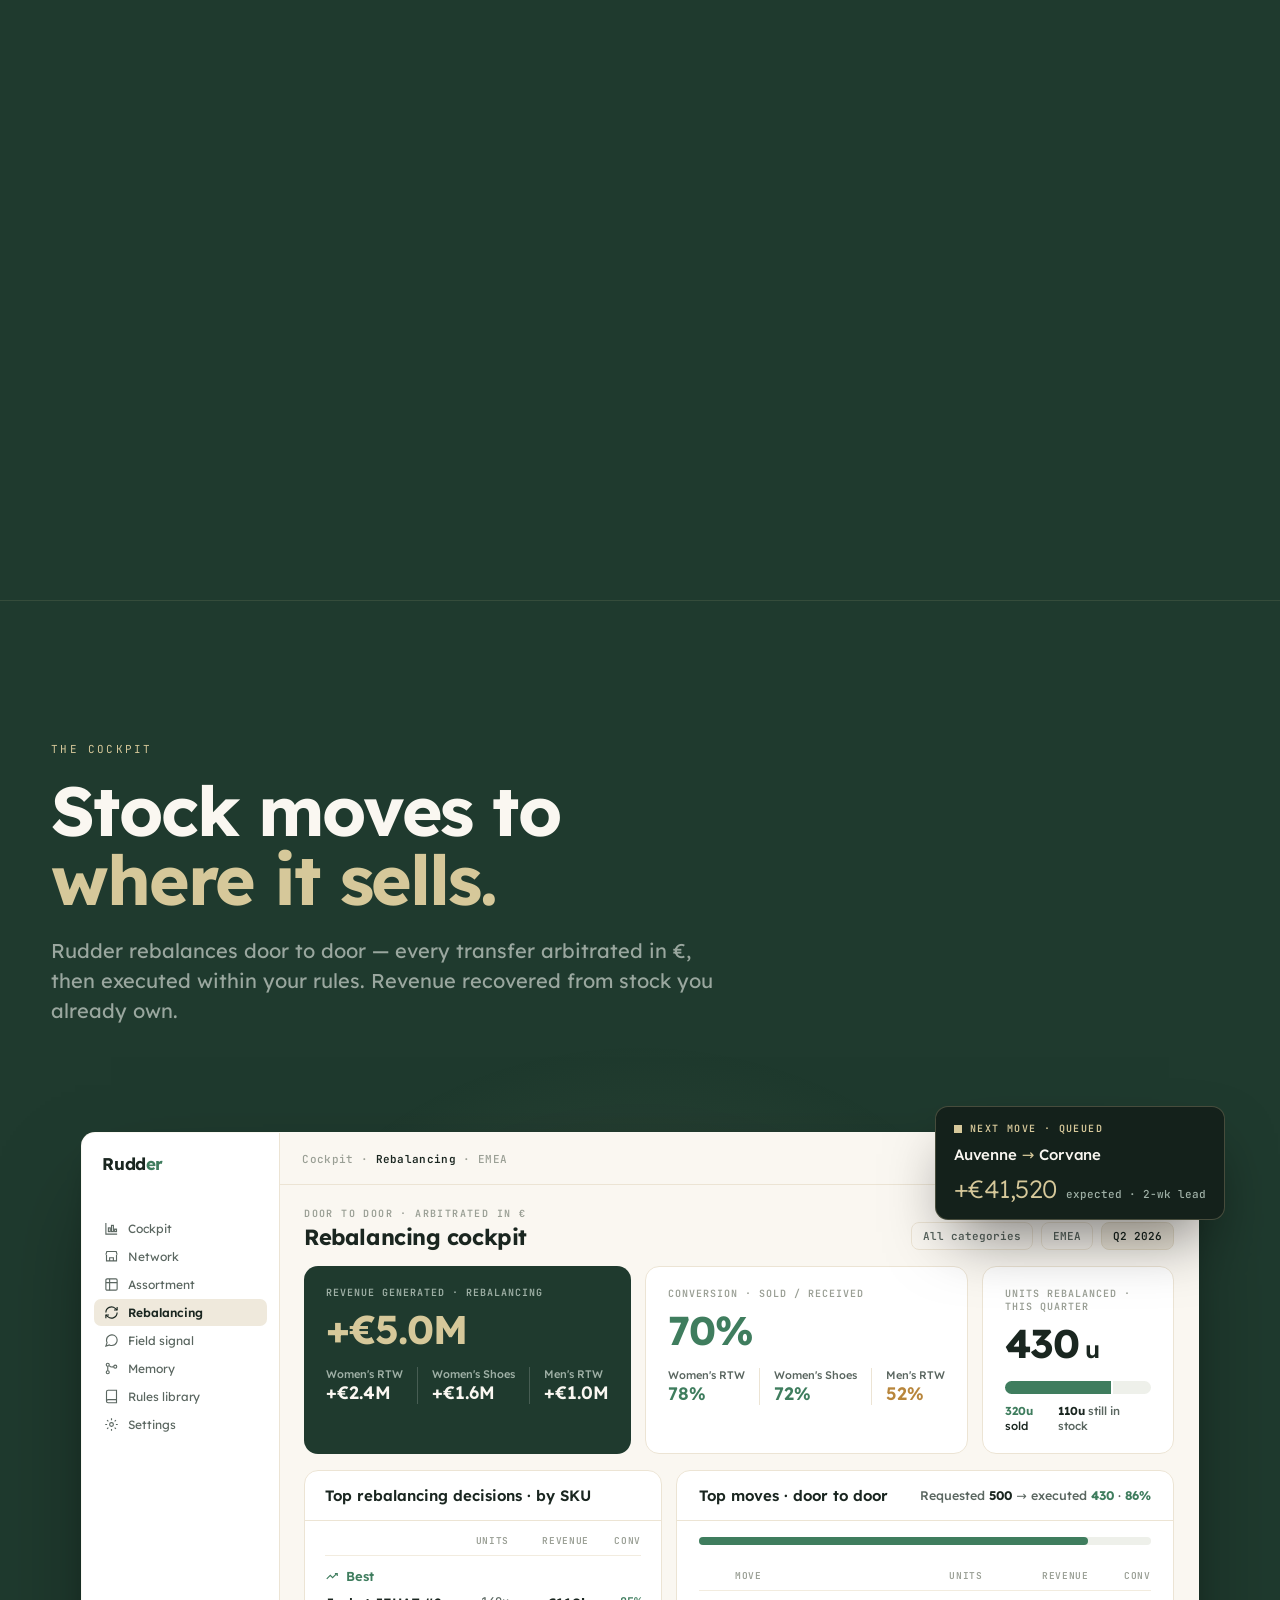
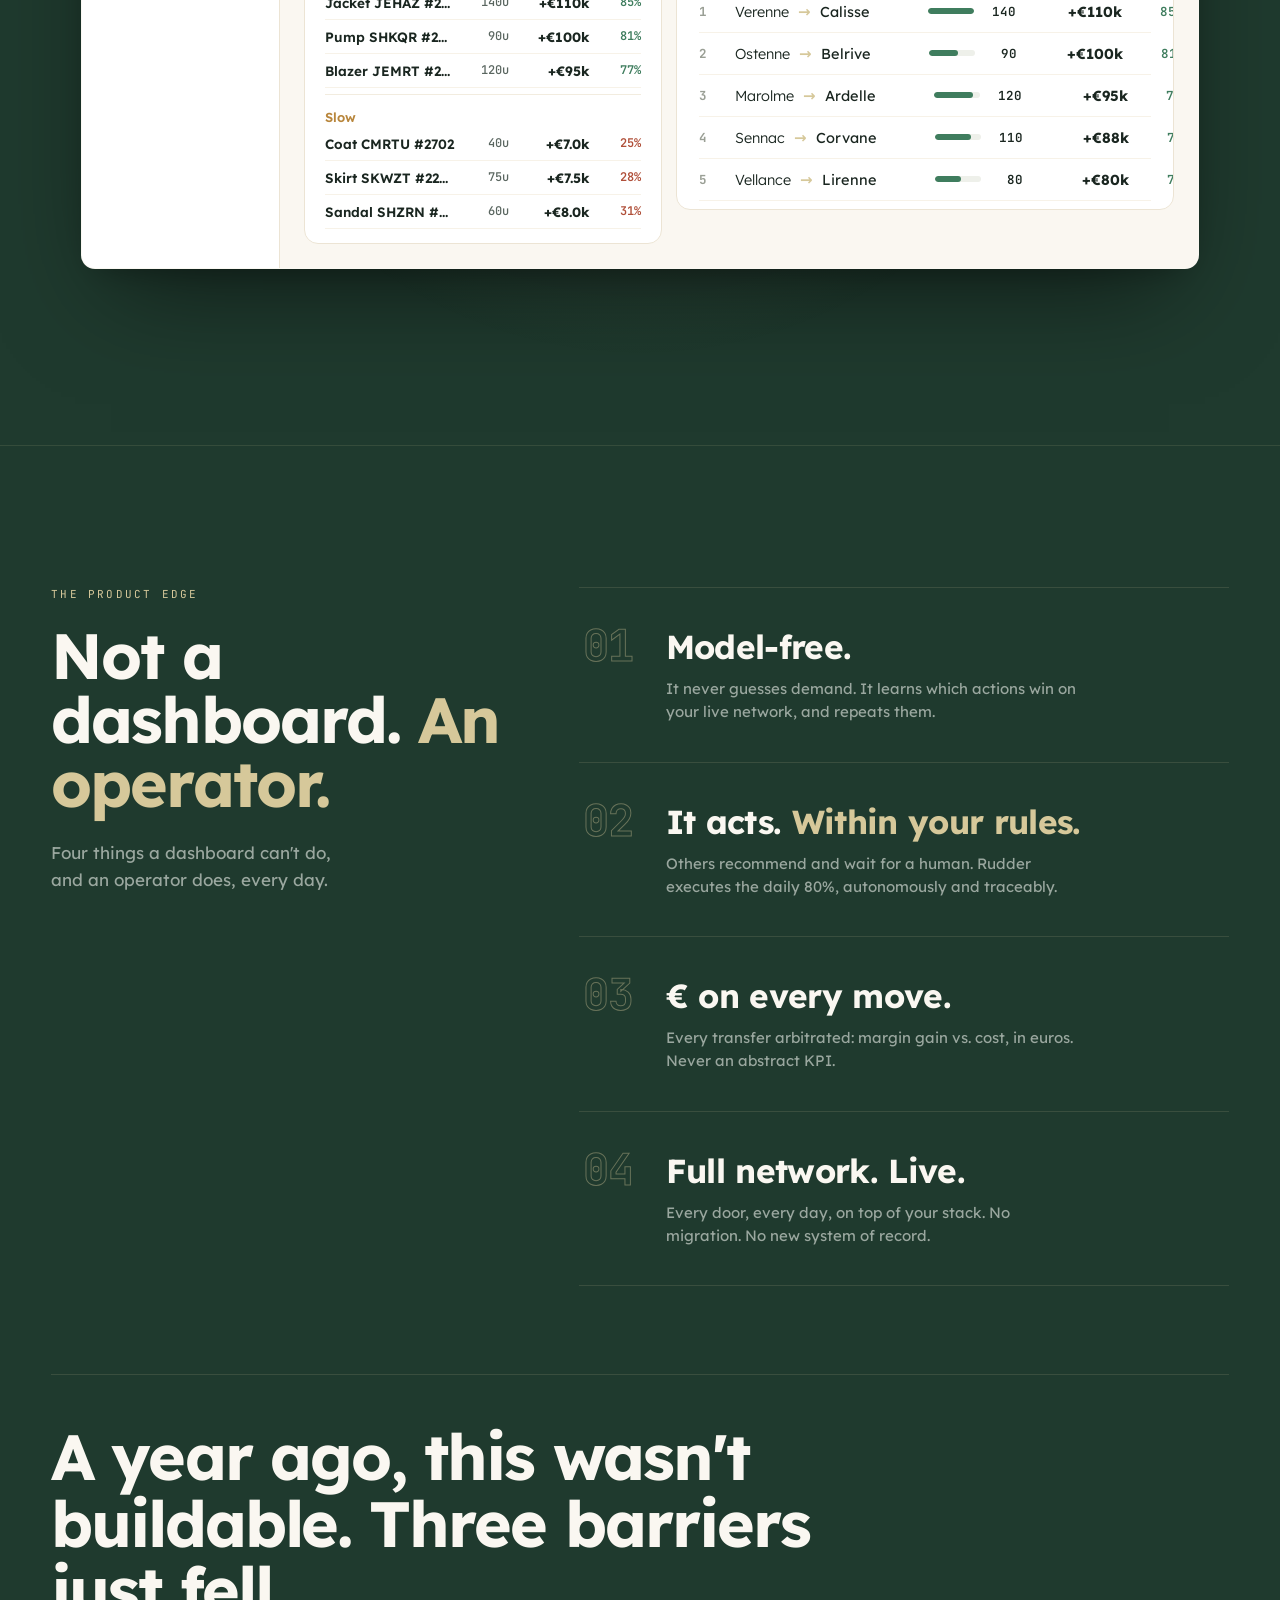
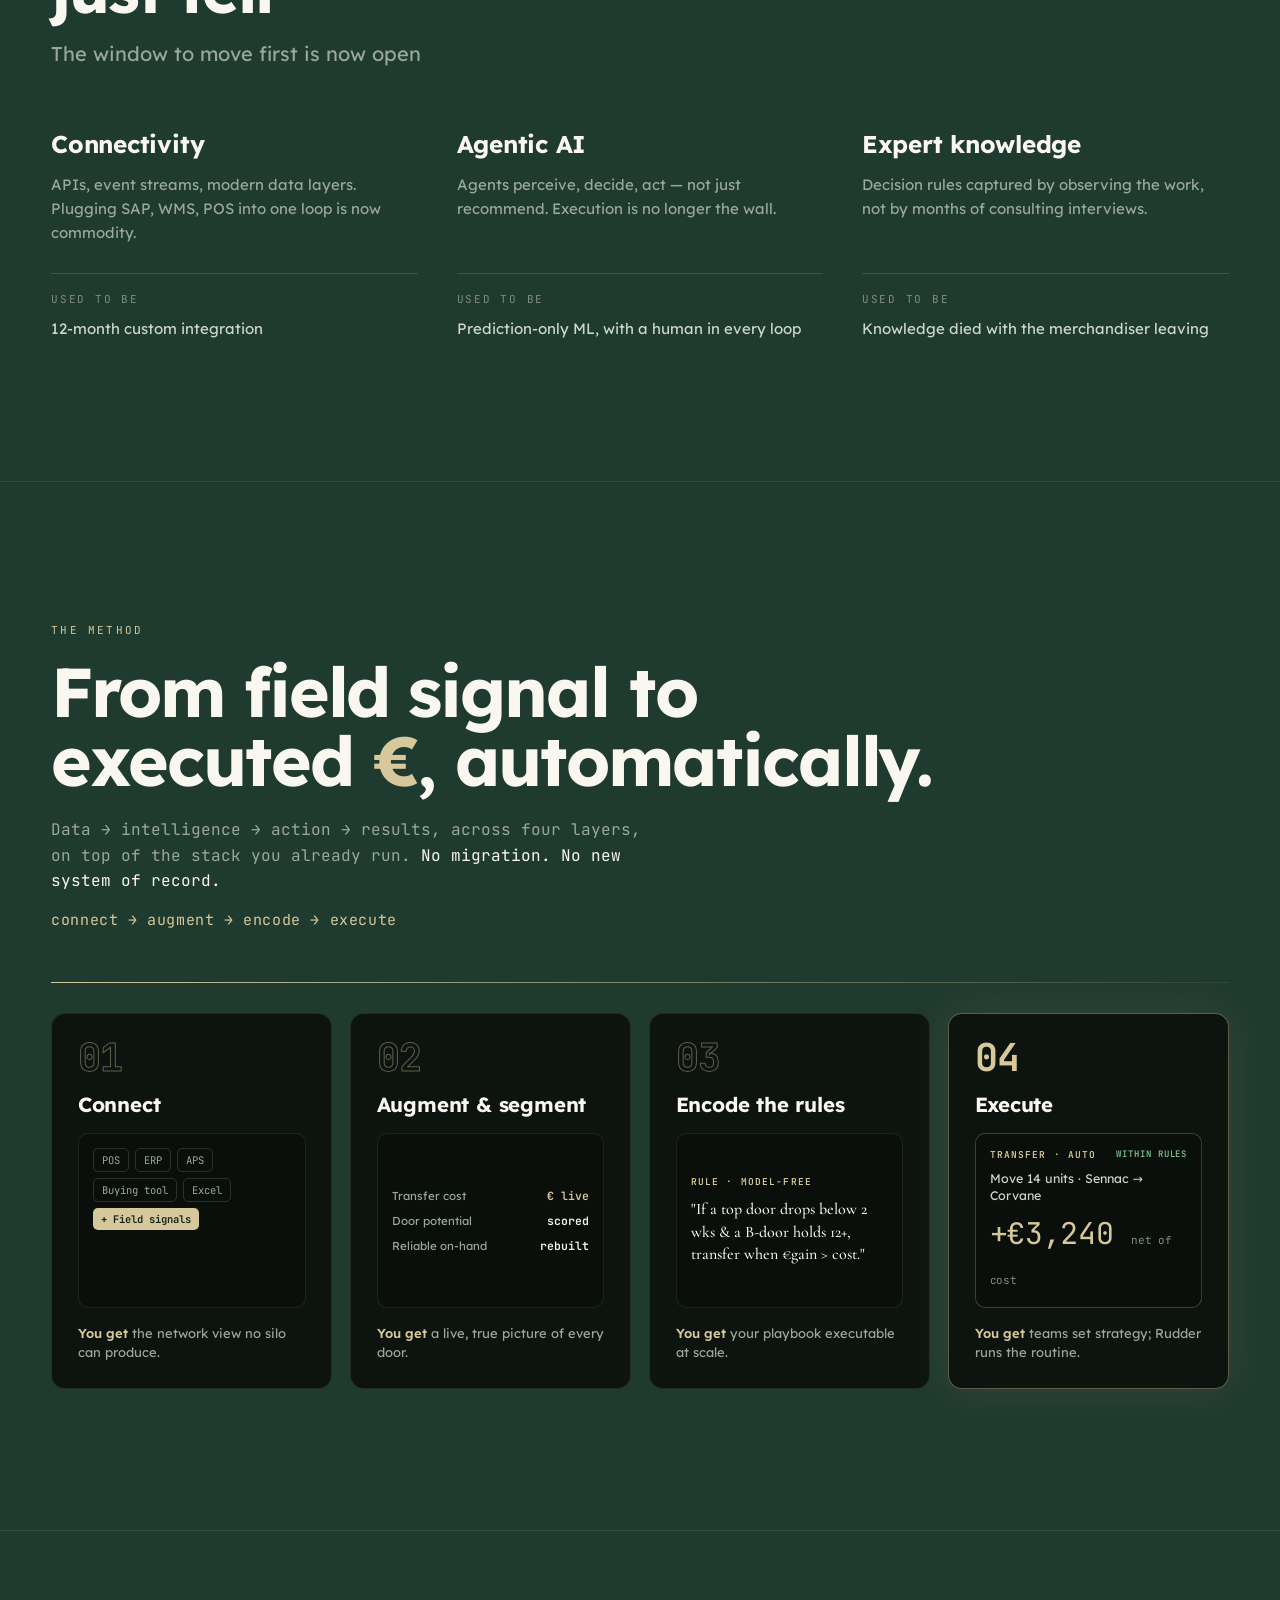
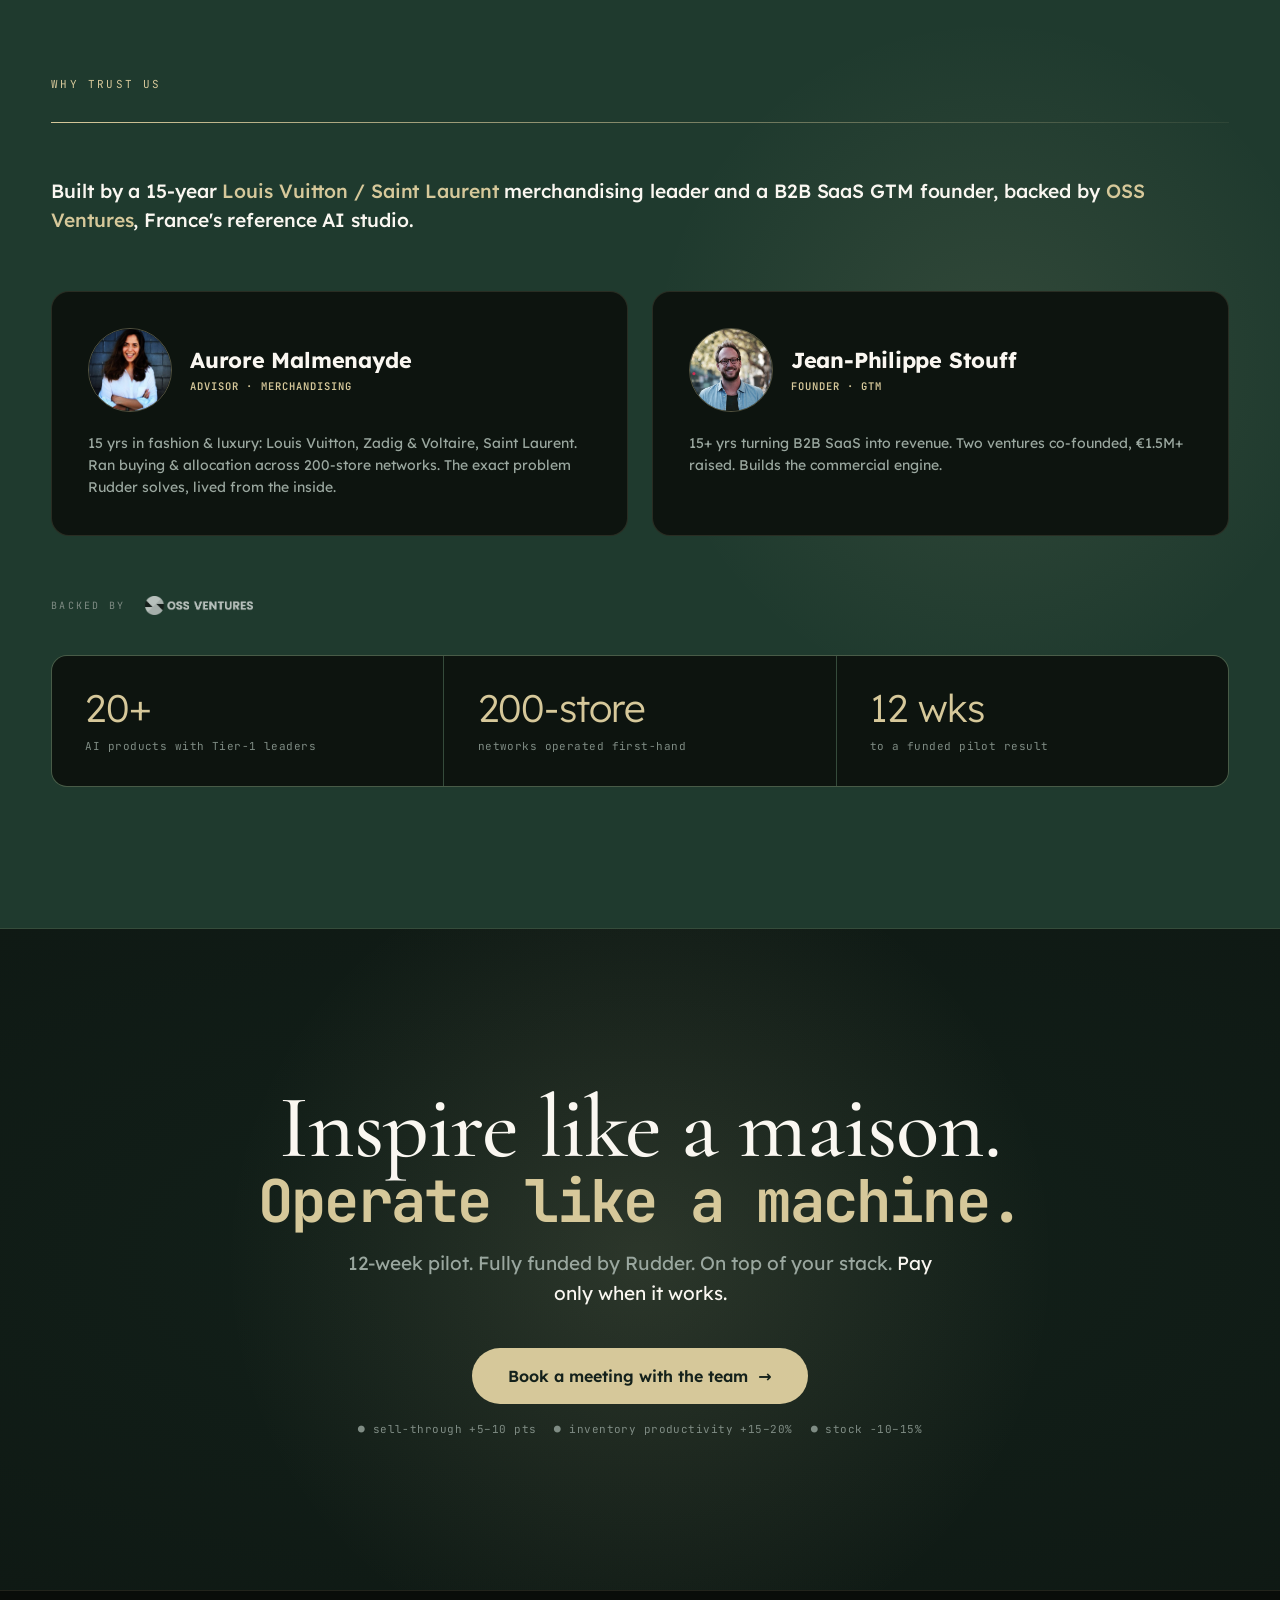
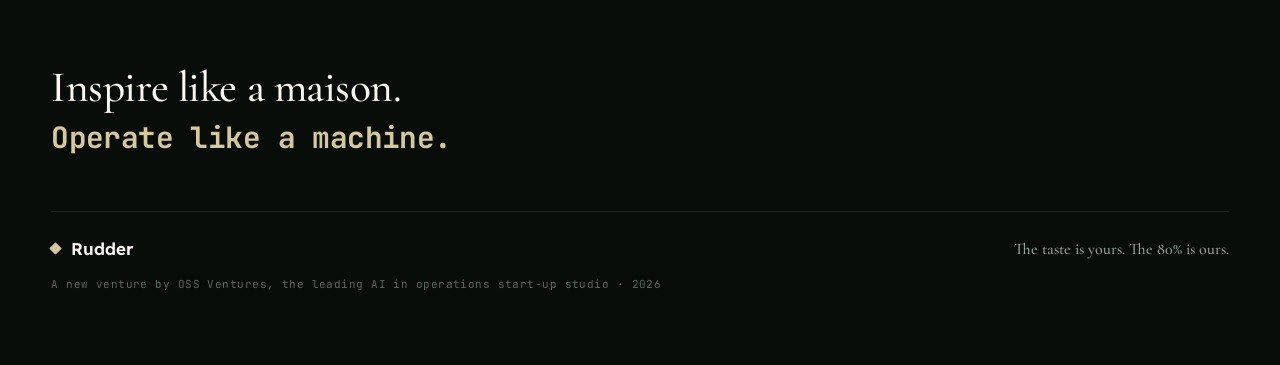
==== commit c7a8bf7e: "Product section: purpose-built mobile card replacing desktop UI on small screens" ====
--- a/index.html
+++ b/index.html
@@ -69,14 +69,16 @@
 
   .oss-link{transition:opacity .2s ease;opacity:.92}
   .oss-link:hover{opacity:1}
+  .screen-mobile{display:none}
 
   /* ─── RESPONSIVE ─── */
   @media (max-width:860px){
     .nav-seats{display:none!important}
     .nav-cta{font-size:11px!important;padding:8px 13px!important}
 
-    .screen-scroll-wrap{overflow:hidden!important}
     .screen-chip{display:none!important}
+    .screen-desktop{display:none!important}
+    .screen-mobile{display:block!important}
 
     .edge-grid{grid-template-columns:1fr!important}
     .edge-sticky{position:static!important;top:auto!important;margin-bottom:clamp(32px,4vw,48px)!important}
@@ -170,8 +172,8 @@
       <p class="scroll-animate" style="margin:0;font-size:clamp(15px,1.6vw,20px);line-height:1.5;color:#9aa79f;max-width:56ch;animation-delay:.08s">Rudder rebalances door to door &mdash; every transfer arbitrated in &euro;, then executed within your rules. Revenue recovered from stock you already own.</p>
     </div>
 
-    <!-- floating product window -->
-    <div class="screen-scroll-wrap" style="position:relative;z-index:2;max-width:1240px;margin:clamp(44px,5.5vw,80px) auto 0">
+    <!-- floating product window — desktop -->
+    <div class="screen-desktop screen-scroll-wrap" style="position:relative;z-index:2;max-width:1240px;margin:clamp(44px,5.5vw,80px) auto 0">
       <div style="position:absolute;top:50%;left:50%;transform:translate(-50%,-50%);width:90%;height:128%;border-radius:999px;background:radial-gradient(circle,rgba(214,200,154,.13),transparent 62%);pointer-events:none;animation:glowPulse 9s ease-in-out infinite"></div>
       <div class="scroll-scale">
         <!-- REBALANCING SCREEN (inlined) -->
@@ -432,6 +434,64 @@
         </div>
       </div>
     </div>
+
+    <!-- mobile product card -->
+    <div class="screen-mobile" style="position:relative;z-index:2;max-width:480px;margin:clamp(36px,5vw,60px) auto 0;border-radius:16px;overflow:hidden;box-shadow:0 32px 80px -20px rgba(0,0,0,.6);font-family:'Lexend',system-ui,sans-serif">
+      <!-- header -->
+      <div style="height:46px;display:flex;align-items:center;padding:0 16px;background:#fff;border-bottom:1px solid #ece4d4">
+        <span style="font-weight:700;font-size:15px;color:#1a2620">Rudd<span style="color:#3f7d5e">er</span></span>
+        <span style="margin-left:auto;display:flex;align-items:center;gap:5px;font-size:10px;font-weight:600;color:#5a6660;border:1px solid #ece4d4;border-radius:999px;padding:3px 9px;font-family:'JetBrains Mono',monospace">
+          <span style="width:5px;height:5px;border-radius:999px;background:#3f7d5e;animation:nsPulse 2.2s infinite"></span>Live · Q2 2026
+        </span>
+      </div>
+      <!-- main KPI -->
+      <div style="background:#1f3a2e;padding:22px 18px">
+        <div style="font-family:'JetBrains Mono',monospace;font-size:9px;font-weight:600;letter-spacing:.1em;text-transform:uppercase;color:#9fb0a6;margin-bottom:8px">Revenue generated · rebalancing</div>
+        <div style="font-size:46px;font-weight:700;color:#d6c89a;letter-spacing:-.025em;line-height:1">+€5.0M</div>
+        <div style="display:flex;gap:18px;margin-top:14px">
+          <div><div style="font-size:10px;color:#9fb0a6">Women's RTW</div><div style="font-size:16px;font-weight:600;color:#faf7f1">+€2.4M</div></div>
+          <div style="width:1px;background:rgba(255,255,255,.15)"></div>
+          <div><div style="font-size:10px;color:#9fb0a6">Shoes</div><div style="font-size:16px;font-weight:600;color:#faf7f1">+€1.6M</div></div>
+          <div style="width:1px;background:rgba(255,255,255,.15)"></div>
+          <div><div style="font-size:10px;color:#9fb0a6">Men's RTW</div><div style="font-size:16px;font-weight:600;color:#faf7f1">+€1.0M</div></div>
+        </div>
+      </div>
+      <!-- stat row -->
+      <div style="display:grid;grid-template-columns:1fr 1fr;background:#fff;border-bottom:1px solid #ece4d4">
+        <div style="padding:14px 18px;border-right:1px solid #ece4d4">
+          <div style="font-family:'JetBrains Mono',monospace;font-size:9px;color:#9a9f95;letter-spacing:.08em;text-transform:uppercase">Conversion</div>
+          <div style="font-size:30px;font-weight:700;color:#3f7d5e;margin-top:4px;letter-spacing:-.02em">70%</div>
+        </div>
+        <div style="padding:14px 18px">
+          <div style="font-family:'JetBrains Mono',monospace;font-size:9px;color:#9a9f95;letter-spacing:.08em;text-transform:uppercase">Units rebalanced</div>
+          <div style="font-size:30px;font-weight:700;color:#1a2620;margin-top:4px;letter-spacing:-.02em">430<span style="font-size:16px;font-weight:500"> u</span></div>
+        </div>
+      </div>
+      <!-- top moves -->
+      <div style="background:#fff;padding:14px 18px">
+        <div style="font-size:12px;font-weight:600;color:#1a2620;margin-bottom:10px">Top moves · door to door</div>
+        <div style="display:flex;align-items:center;justify-content:space-between;padding:9px 0;border-bottom:1px solid #f2ecdf">
+          <span style="font-size:13px;color:#1a2620"><span style="color:#9a9f95;font-weight:300">Verenne</span> <span style="color:#d6c89a">→</span> Calisse</span>
+          <div><span style="font-size:13px;font-weight:700;color:#1a2620">+€110k</span>&nbsp;<span style="font-family:'JetBrains Mono',monospace;font-size:11px;color:#3f7d5e;font-weight:600">85%</span></div>
+        </div>
+        <div style="display:flex;align-items:center;justify-content:space-between;padding:9px 0;border-bottom:1px solid #f2ecdf">
+          <span style="font-size:13px;color:#1a2620"><span style="color:#9a9f95;font-weight:300">Ostenne</span> <span style="color:#d6c89a">→</span> Belrive</span>
+          <div><span style="font-size:13px;font-weight:700;color:#1a2620">+€100k</span>&nbsp;<span style="font-family:'JetBrains Mono',monospace;font-size:11px;color:#3f7d5e;font-weight:600">81%</span></div>
+        </div>
+        <div style="display:flex;align-items:center;justify-content:space-between;padding:9px 0">
+          <span style="font-size:13px;color:#1a2620"><span style="color:#9a9f95;font-weight:300">Marolme</span> <span style="color:#d6c89a">→</span> Ardelle</span>
+          <div><span style="font-size:13px;font-weight:700;color:#1a2620">+€95k</span>&nbsp;<span style="font-family:'JetBrains Mono',monospace;font-size:11px;color:#3f7d5e;font-weight:600">77%</span></div>
+        </div>
+      </div>
+      <!-- queued chip -->
+      <div style="background:#14211b;padding:14px 18px;display:flex;align-items:center;justify-content:space-between">
+        <div>
+          <div style="font-family:'JetBrains Mono',monospace;font-size:9px;font-weight:600;letter-spacing:.14em;text-transform:uppercase;color:#d6c89a;margin-bottom:5px">Next move · queued</div>
+          <div style="font-size:13px;font-weight:500;color:#faf7f1">Auvenne <span style="color:#d6c89a;margin:0 4px">→</span> Corvane</div>
+        </div>
+        <div style="font-size:20px;font-weight:300;color:#d6c89a;letter-spacing:-.02em">+€41,520</div>
+      </div>
+    </div>
   </section>
 
   <!-- ====== PRODUCT EDGE ====== -->
@@ -713,27 +773,6 @@
   window.addEventListener('scroll',update,{passive:true});
   update();
 
-  // Scale product screen to fit on small viewports
-  function scaleScreen(){
-    const wrap=document.querySelector('.screen-scroll-wrap');
-    const inner=document.querySelector('.screen-inner');
-    if(!wrap||!inner) return;
-    inner.style.transform='';
-    inner.style.width='';
-    wrap.style.height='';
-    if(window.innerWidth>=900) return;
-    const NATURAL_W=1200;
-    inner.style.width=NATURAL_W+'px';
-    requestAnimationFrame(function(){
-      const naturalH=inner.offsetHeight;
-      const scale=wrap.clientWidth/NATURAL_W;
-      inner.style.transform='scale('+scale+')';
-      inner.style.transformOrigin='top center';
-      wrap.style.height=(naturalH*scale)+'px';
-    });
-  }
-  window.addEventListener('resize',scaleScreen);
-  scaleScreen();
 })();
 </script>
 </body>
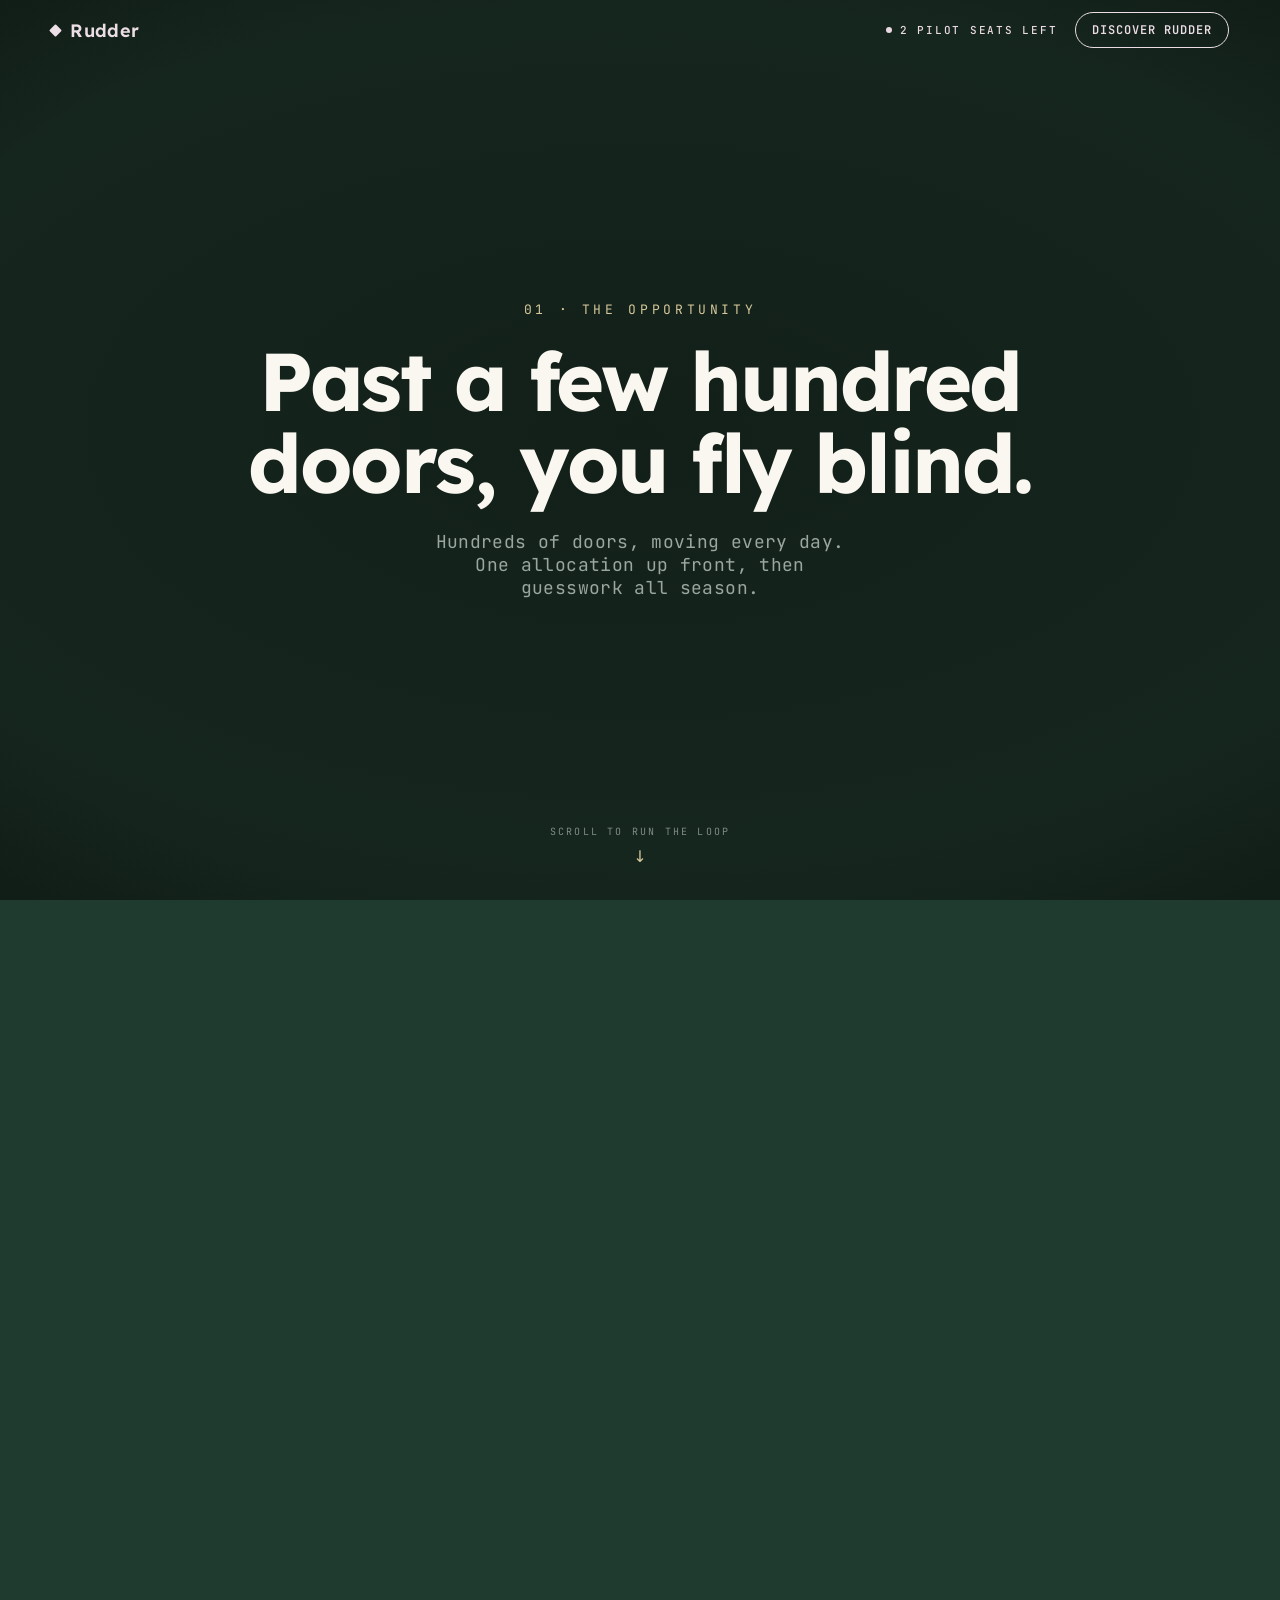
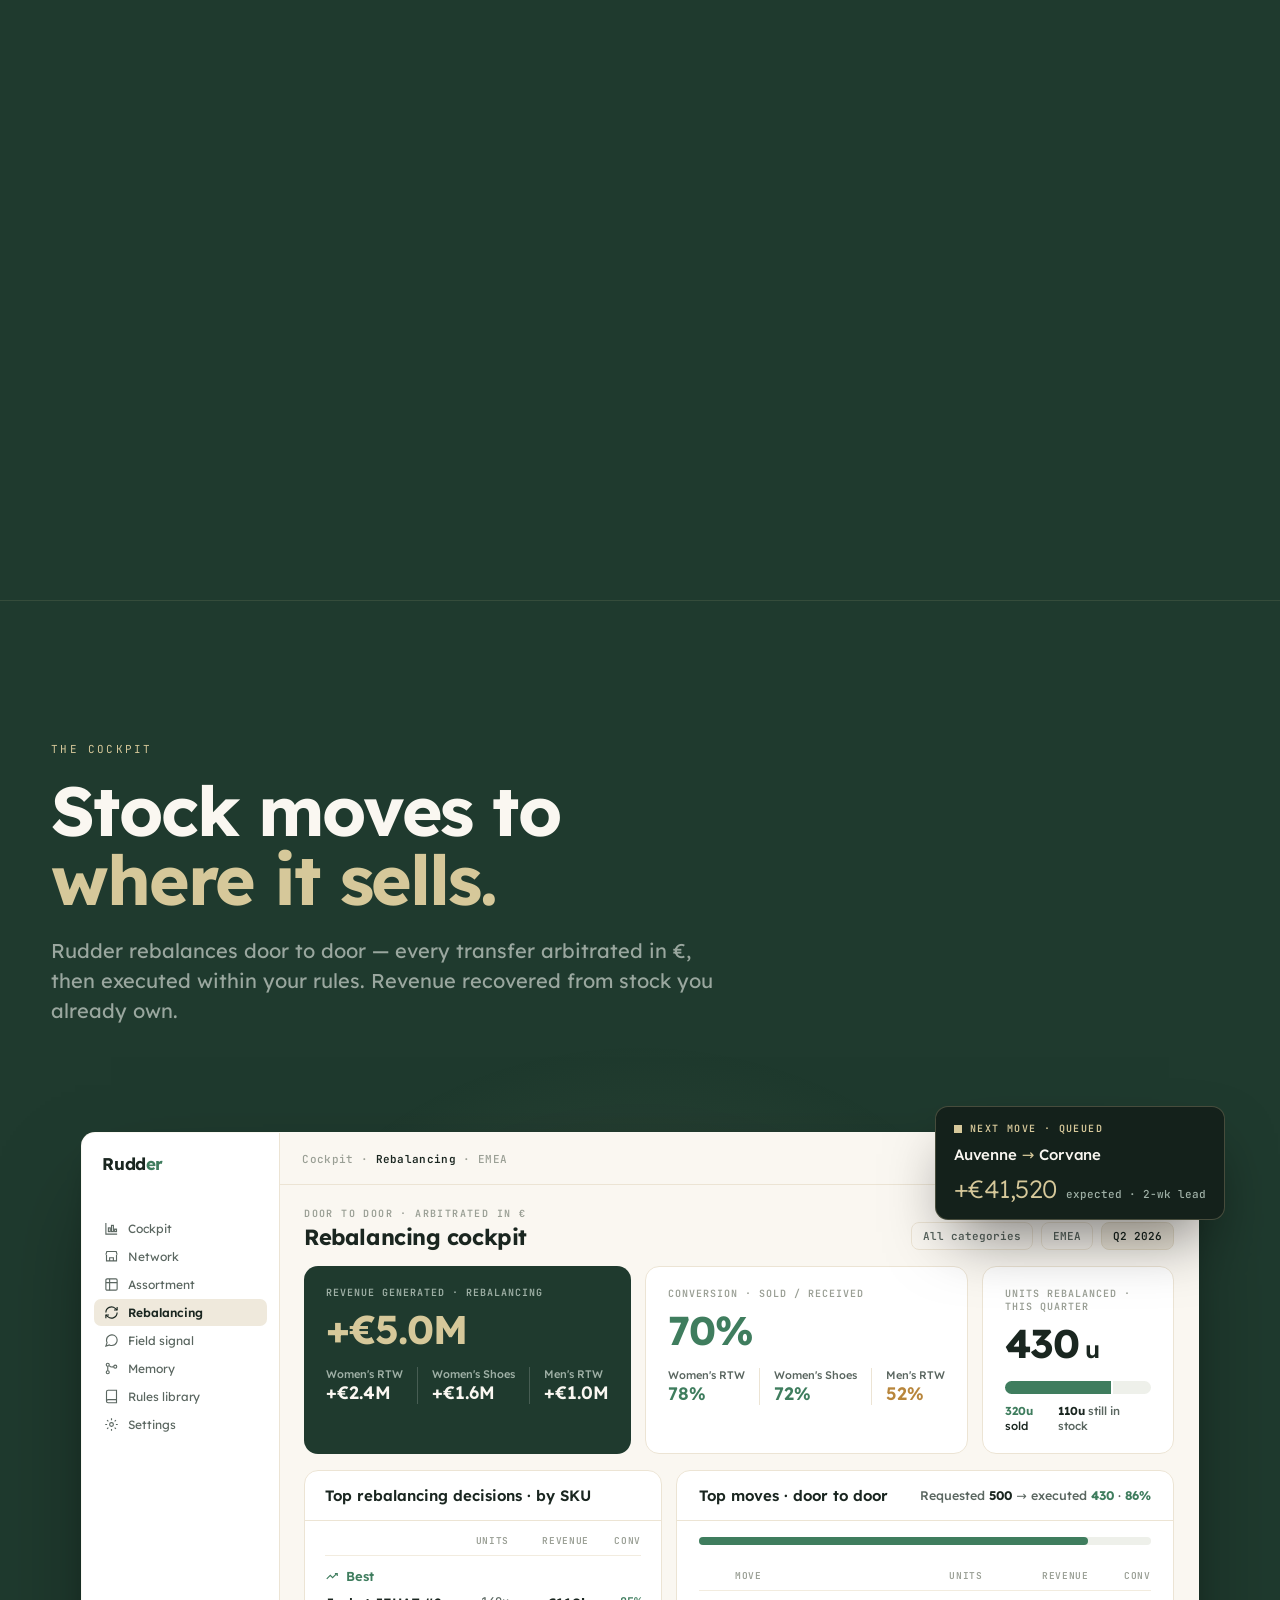
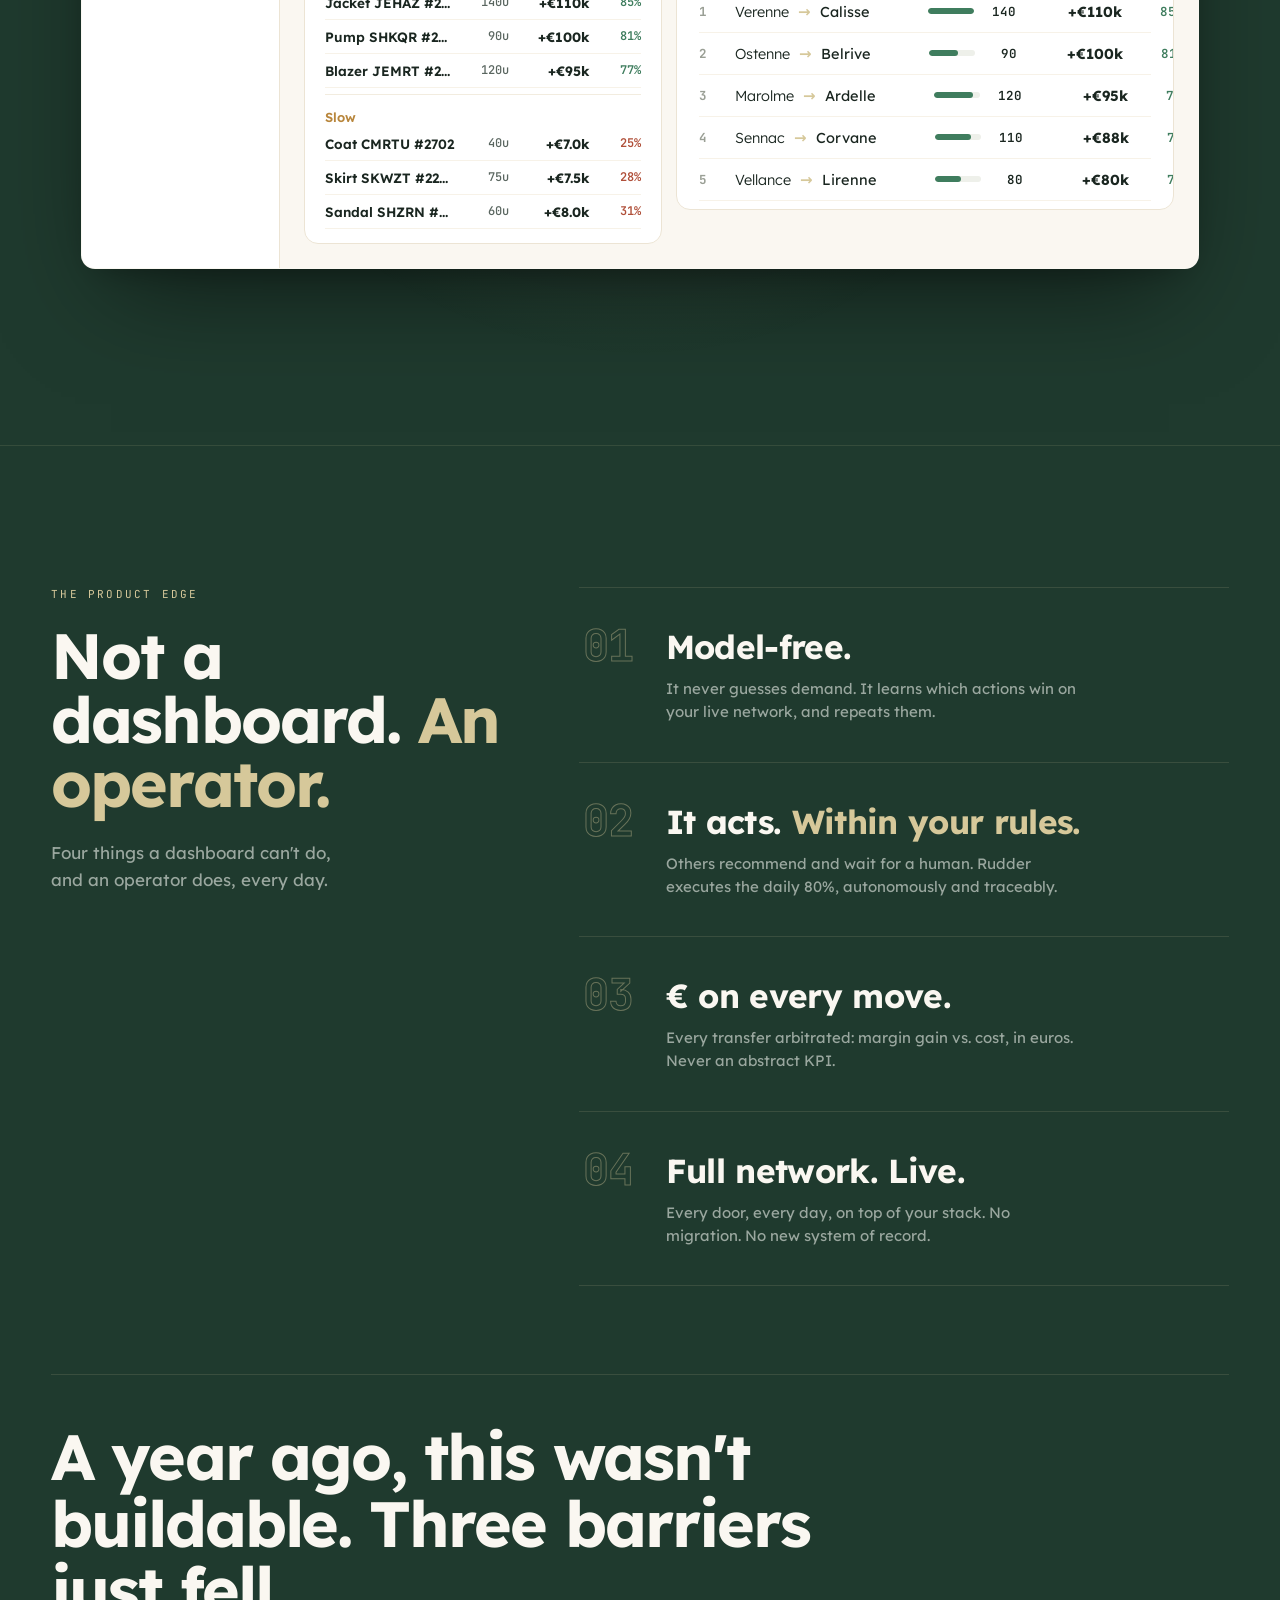
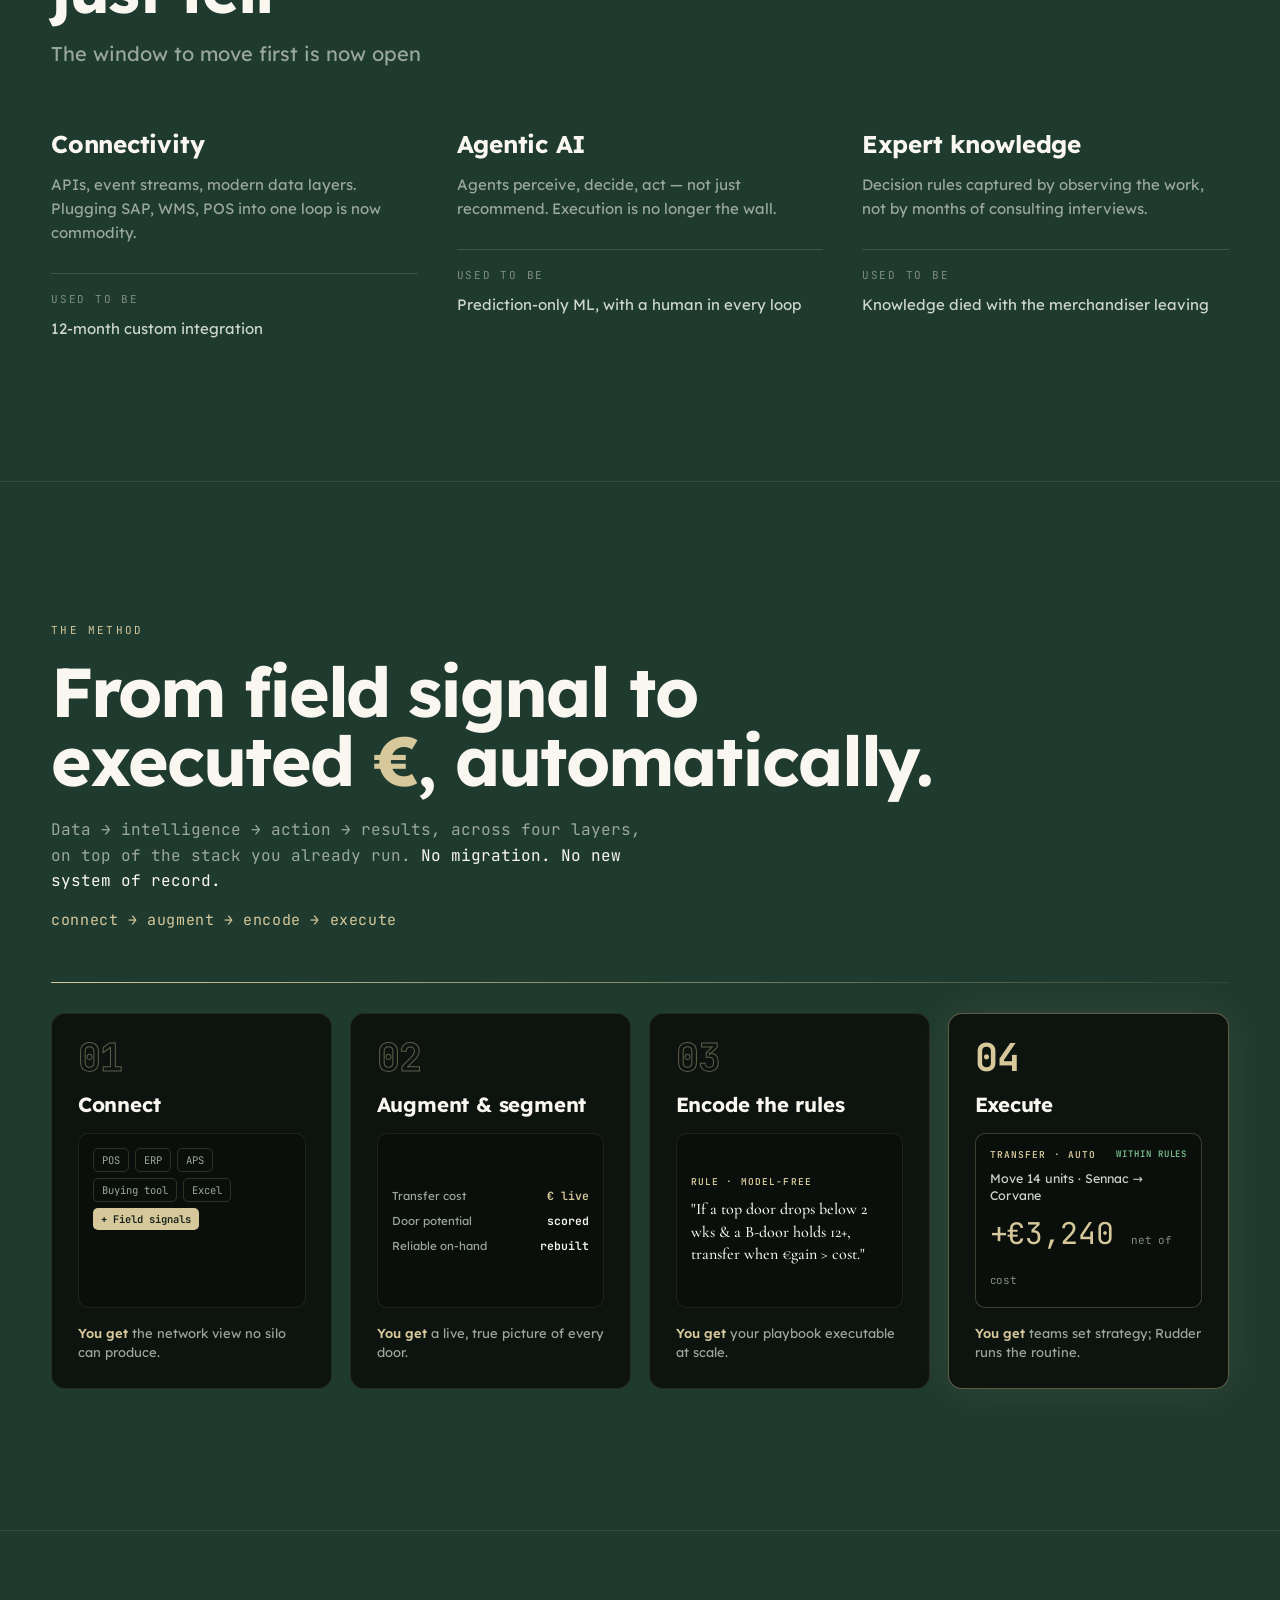
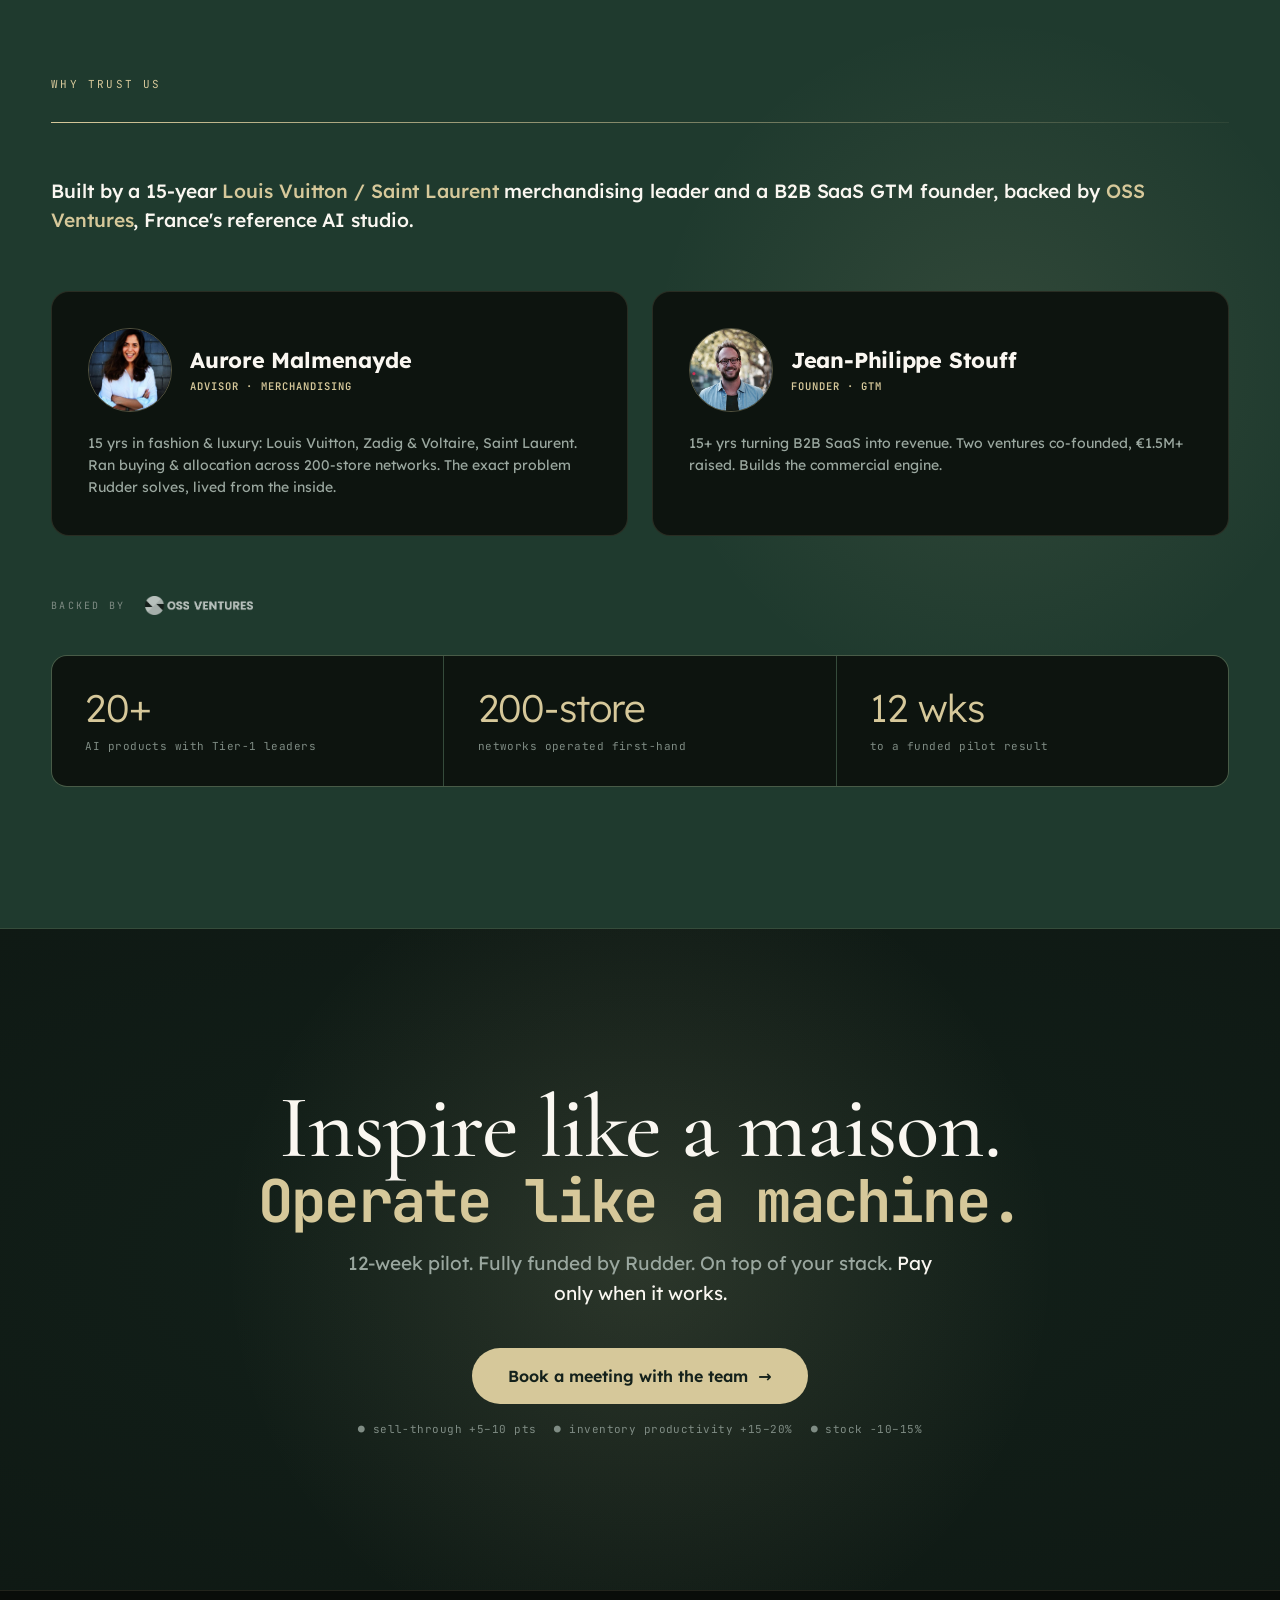
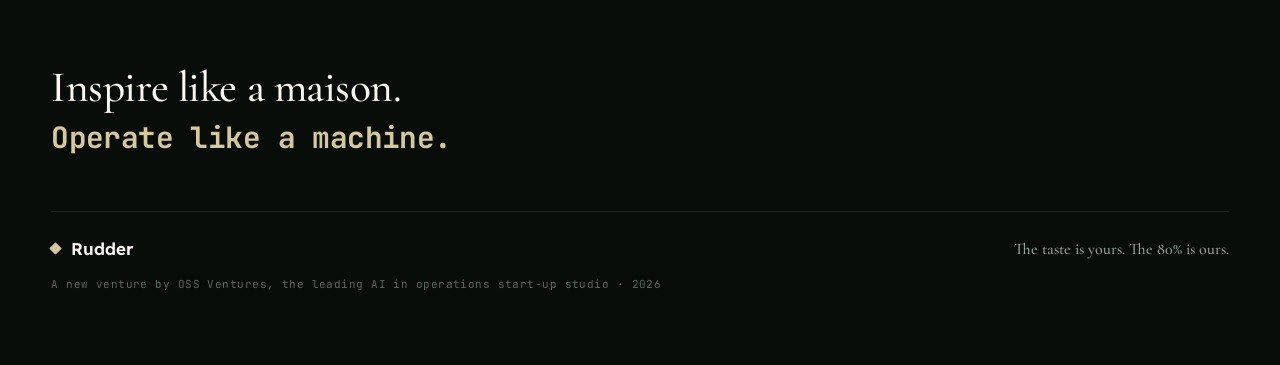
==== commit d0665446: "Fix barriers grid: wrap each barrier with its 'Used to be' so they pair correctly on mobile" ====
--- a/index.html
+++ b/index.html
@@ -540,32 +540,38 @@
         <h3 class="scroll-animate" style="margin:0 0 16px;font-size:clamp(34px,5vw,72px);font-weight:700;line-height:1.04;letter-spacing:-.03em;color:#faf7f1;max-width:18ch">A year ago, this wasn't buildable. Three barriers just fell</h3>
         <p class="scroll-animate" style="margin:0 0 clamp(40px,5vw,60px);font-size:clamp(15px,1.6vw,20px);line-height:1.5;color:#9aa79f;animation-delay:.08s">The window to move first is now open</p>
         <div class="barriers-grid" style="display:grid;grid-template-columns:repeat(3,1fr);column-gap:clamp(24px,3vw,48px);align-items:start">
-          <div class="scroll-animate">
-            <div style="font-size:clamp(20px,1.9vw,26px);font-weight:700;letter-spacing:-.01em;color:#faf7f1;margin-bottom:14px">Connectivity</div>
-            <p style="margin:0;font-size:15px;line-height:1.6;color:#9aa79f">APIs, event streams, modern data layers. Plugging SAP, WMS, POS into one loop is now commodity.</p>
-          </div>
-          <div class="scroll-animate" style="animation-delay:.08s">
-            <div style="font-size:clamp(20px,1.9vw,26px);font-weight:700;letter-spacing:-.01em;color:#faf7f1;margin-bottom:14px">Agentic AI</div>
-            <p style="margin:0;font-size:15px;line-height:1.6;color:#9aa79f">Agents perceive, decide, act — not just recommend. Execution is no longer the wall.</p>
-          </div>
-          <div class="scroll-animate" style="animation-delay:.16s">
-            <div style="font-size:clamp(20px,1.9vw,26px);font-weight:700;letter-spacing:-.01em;color:#faf7f1;margin-bottom:14px">Expert knowledge</div>
-            <p style="margin:0;font-size:15px;line-height:1.6;color:#9aa79f">Decision rules captured by observing the work, not by months of consulting interviews.</p>
-          </div>
-          <div style="margin-top:28px">
-            <div style="height:1px;background:rgba(214,200,154,.18);margin-bottom:18px"></div>
-            <div style="font-family:'JetBrains Mono',monospace;font-size:11px;letter-spacing:.16em;text-transform:uppercase;color:#7f8c84;margin-bottom:12px">Used to be</div>
-            <div style="font-size:15px;line-height:1.5;color:#cdd6d0">12-month custom integration</div>
-          </div>
-          <div style="margin-top:28px">
-            <div style="height:1px;background:rgba(214,200,154,.18);margin-bottom:18px"></div>
-            <div style="font-family:'JetBrains Mono',monospace;font-size:11px;letter-spacing:.16em;text-transform:uppercase;color:#7f8c84;margin-bottom:12px">Used to be</div>
-            <div style="font-size:15px;line-height:1.5;color:#cdd6d0">Prediction-only ML, with a human in every loop</div>
-          </div>
-          <div style="margin-top:28px">
-            <div style="height:1px;background:rgba(214,200,154,.18);margin-bottom:18px"></div>
-            <div style="font-family:'JetBrains Mono',monospace;font-size:11px;letter-spacing:.16em;text-transform:uppercase;color:#7f8c84;margin-bottom:12px">Used to be</div>
-            <div style="font-size:15px;line-height:1.5;color:#cdd6d0">Knowledge died with the merchandiser leaving</div>
+          <div>
+            <div class="scroll-animate">
+              <div style="font-size:clamp(20px,1.9vw,26px);font-weight:700;letter-spacing:-.01em;color:#faf7f1;margin-bottom:14px">Connectivity</div>
+              <p style="margin:0;font-size:15px;line-height:1.6;color:#9aa79f">APIs, event streams, modern data layers. Plugging SAP, WMS, POS into one loop is now commodity.</p>
+            </div>
+            <div style="margin-top:28px">
+              <div style="height:1px;background:rgba(214,200,154,.18);margin-bottom:18px"></div>
+              <div style="font-family:'JetBrains Mono',monospace;font-size:11px;letter-spacing:.16em;text-transform:uppercase;color:#7f8c84;margin-bottom:12px">Used to be</div>
+              <div style="font-size:15px;line-height:1.5;color:#cdd6d0">12-month custom integration</div>
+            </div>
+          </div>
+          <div>
+            <div class="scroll-animate" style="animation-delay:.08s">
+              <div style="font-size:clamp(20px,1.9vw,26px);font-weight:700;letter-spacing:-.01em;color:#faf7f1;margin-bottom:14px">Agentic AI</div>
+              <p style="margin:0;font-size:15px;line-height:1.6;color:#9aa79f">Agents perceive, decide, act — not just recommend. Execution is no longer the wall.</p>
+            </div>
+            <div style="margin-top:28px">
+              <div style="height:1px;background:rgba(214,200,154,.18);margin-bottom:18px"></div>
+              <div style="font-family:'JetBrains Mono',monospace;font-size:11px;letter-spacing:.16em;text-transform:uppercase;color:#7f8c84;margin-bottom:12px">Used to be</div>
+              <div style="font-size:15px;line-height:1.5;color:#cdd6d0">Prediction-only ML, with a human in every loop</div>
+            </div>
+          </div>
+          <div>
+            <div class="scroll-animate" style="animation-delay:.16s">
+              <div style="font-size:clamp(20px,1.9vw,26px);font-weight:700;letter-spacing:-.01em;color:#faf7f1;margin-bottom:14px">Expert knowledge</div>
+              <p style="margin:0;font-size:15px;line-height:1.6;color:#9aa79f">Decision rules captured by observing the work, not by months of consulting interviews.</p>
+            </div>
+            <div style="margin-top:28px">
+              <div style="height:1px;background:rgba(214,200,154,.18);margin-bottom:18px"></div>
+              <div style="font-family:'JetBrains Mono',monospace;font-size:11px;letter-spacing:.16em;text-transform:uppercase;color:#7f8c84;margin-bottom:12px">Used to be</div>
+              <div style="font-size:15px;line-height:1.5;color:#cdd6d0">Knowledge died with the merchandiser leaving</div>
+            </div>
           </div>
         </div>
       </div>
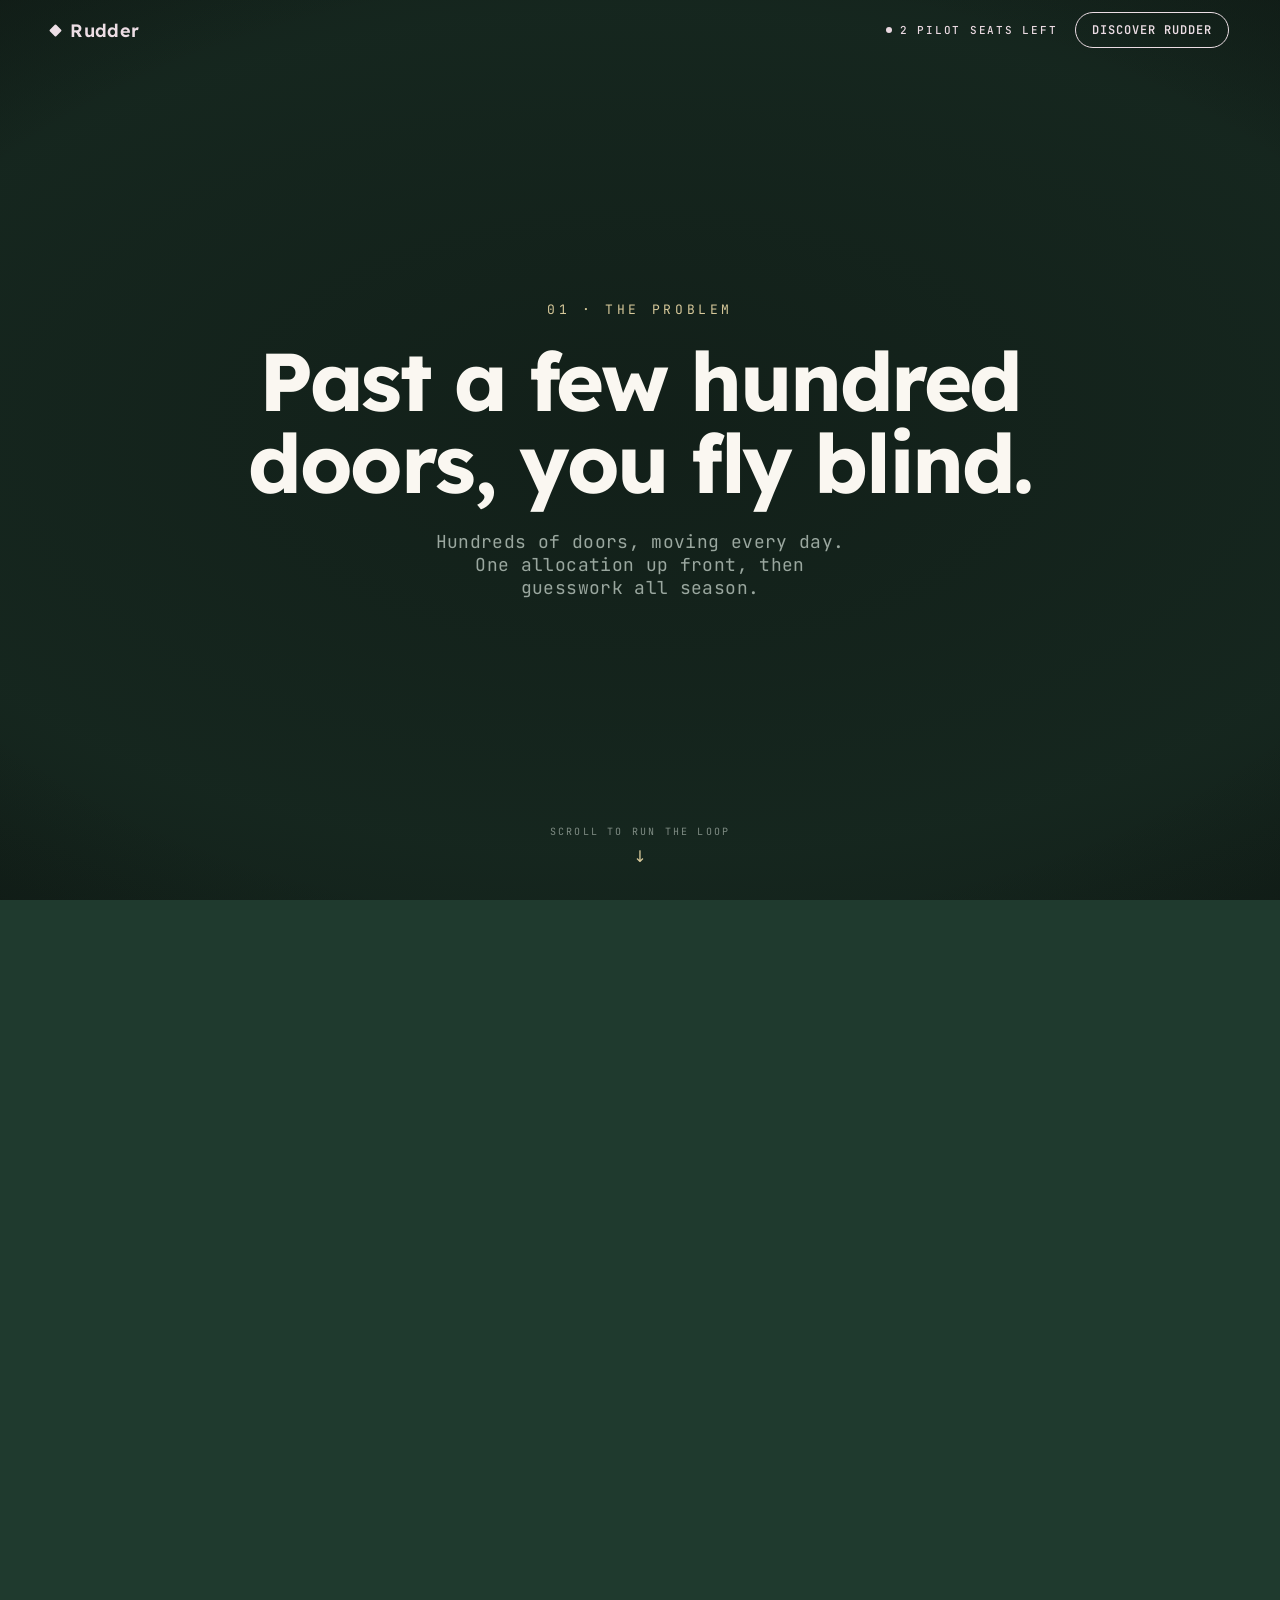
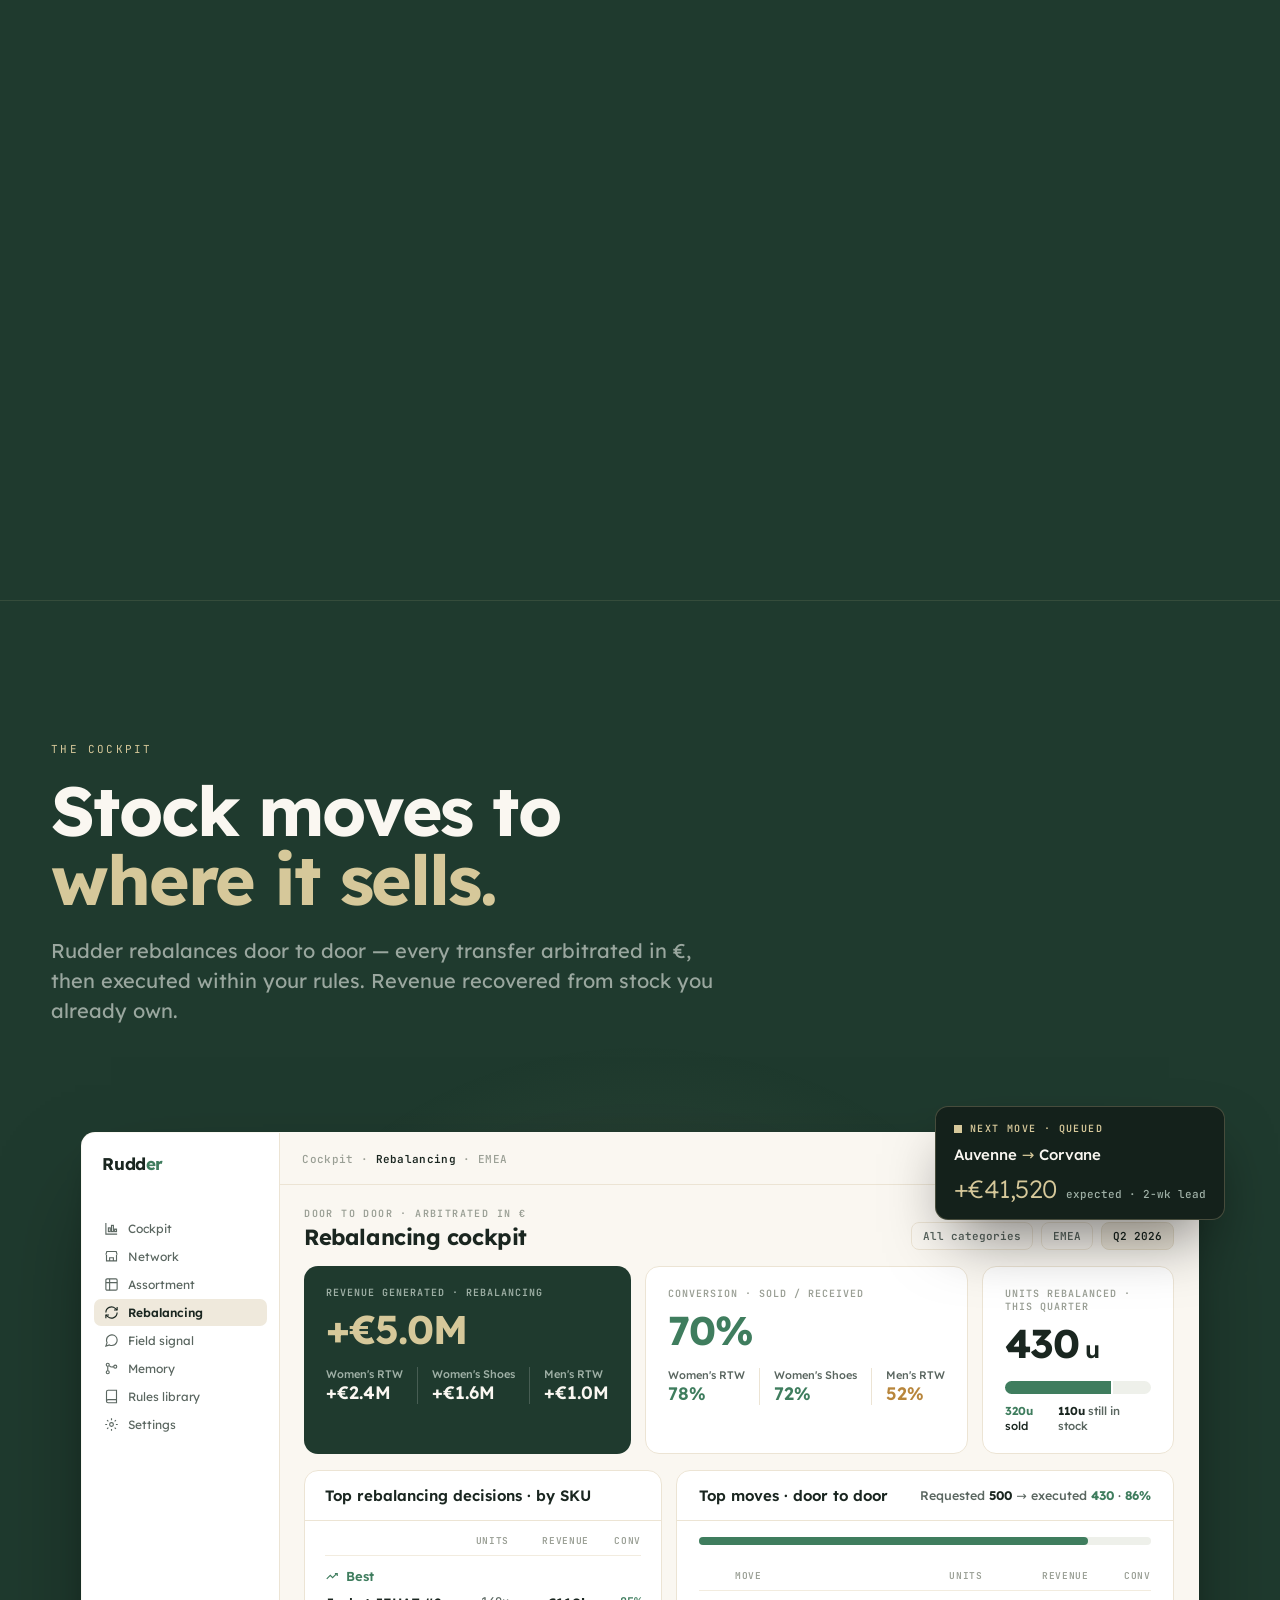
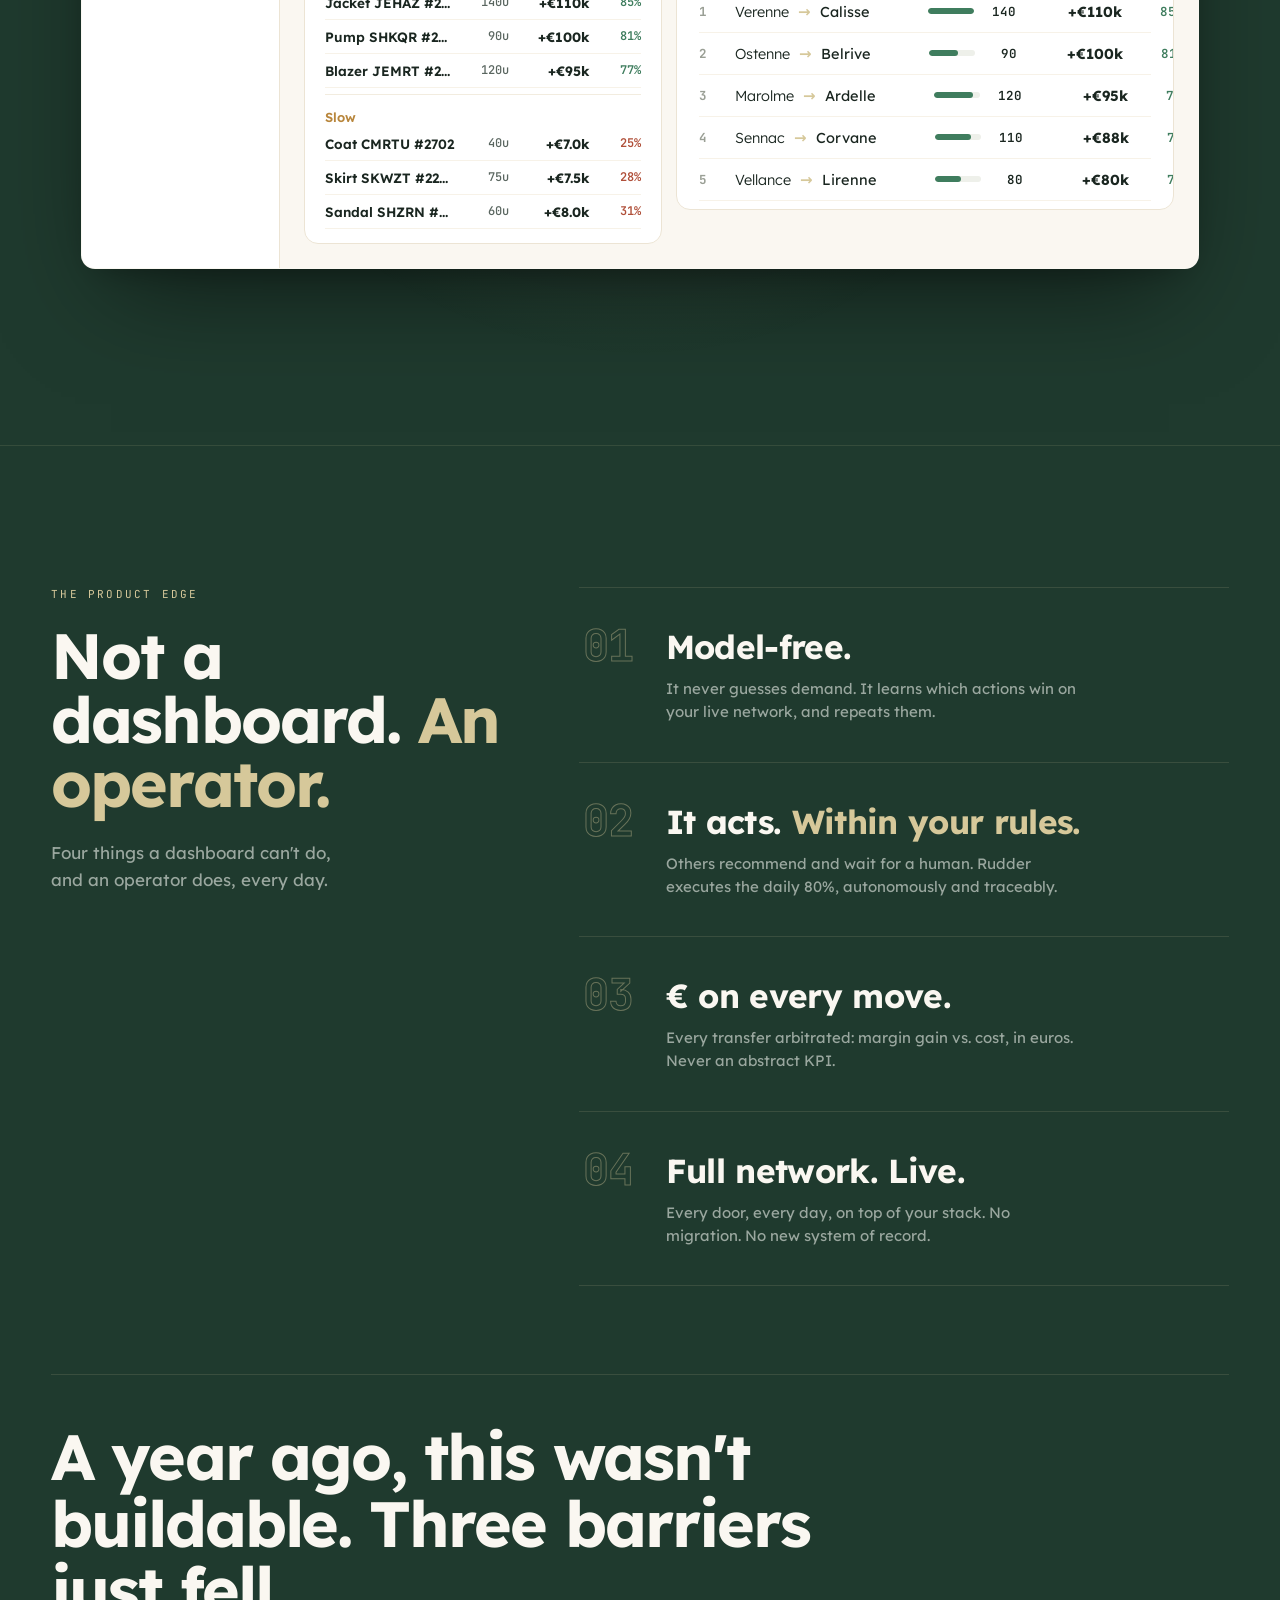
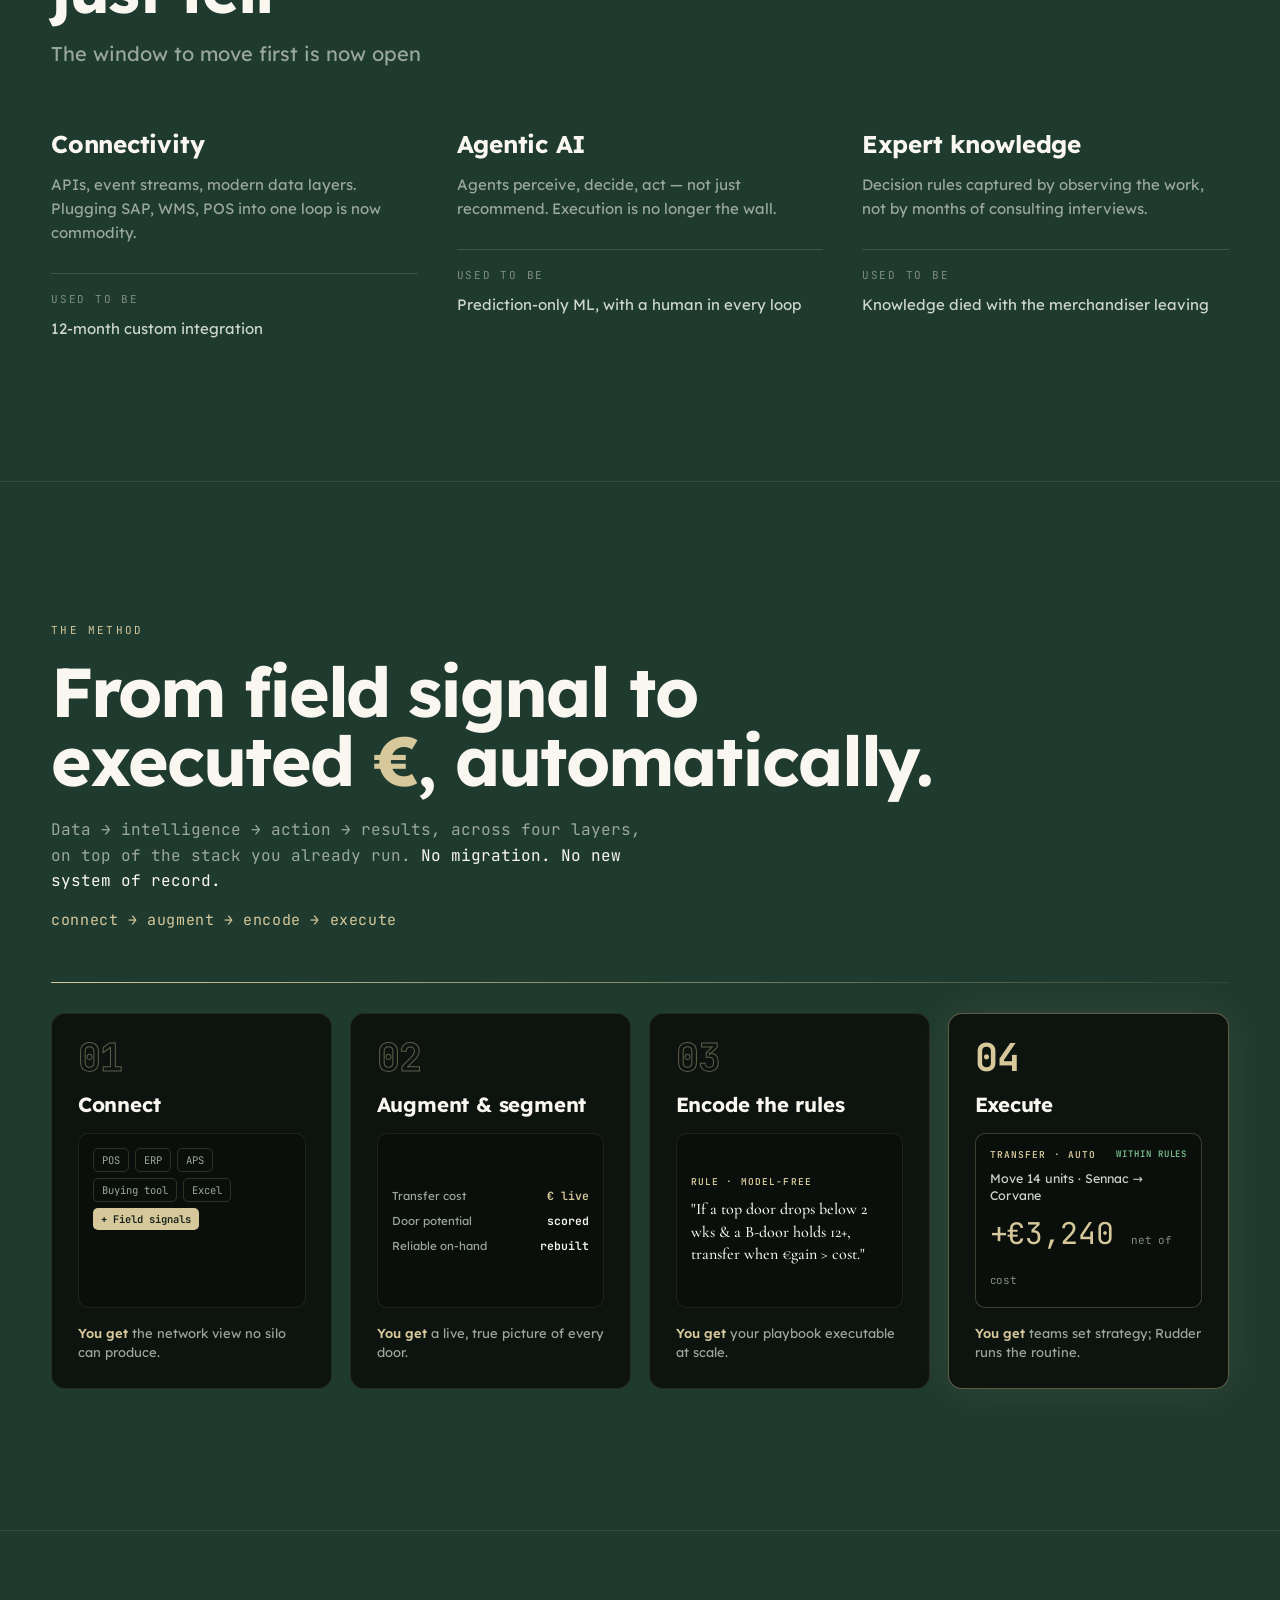
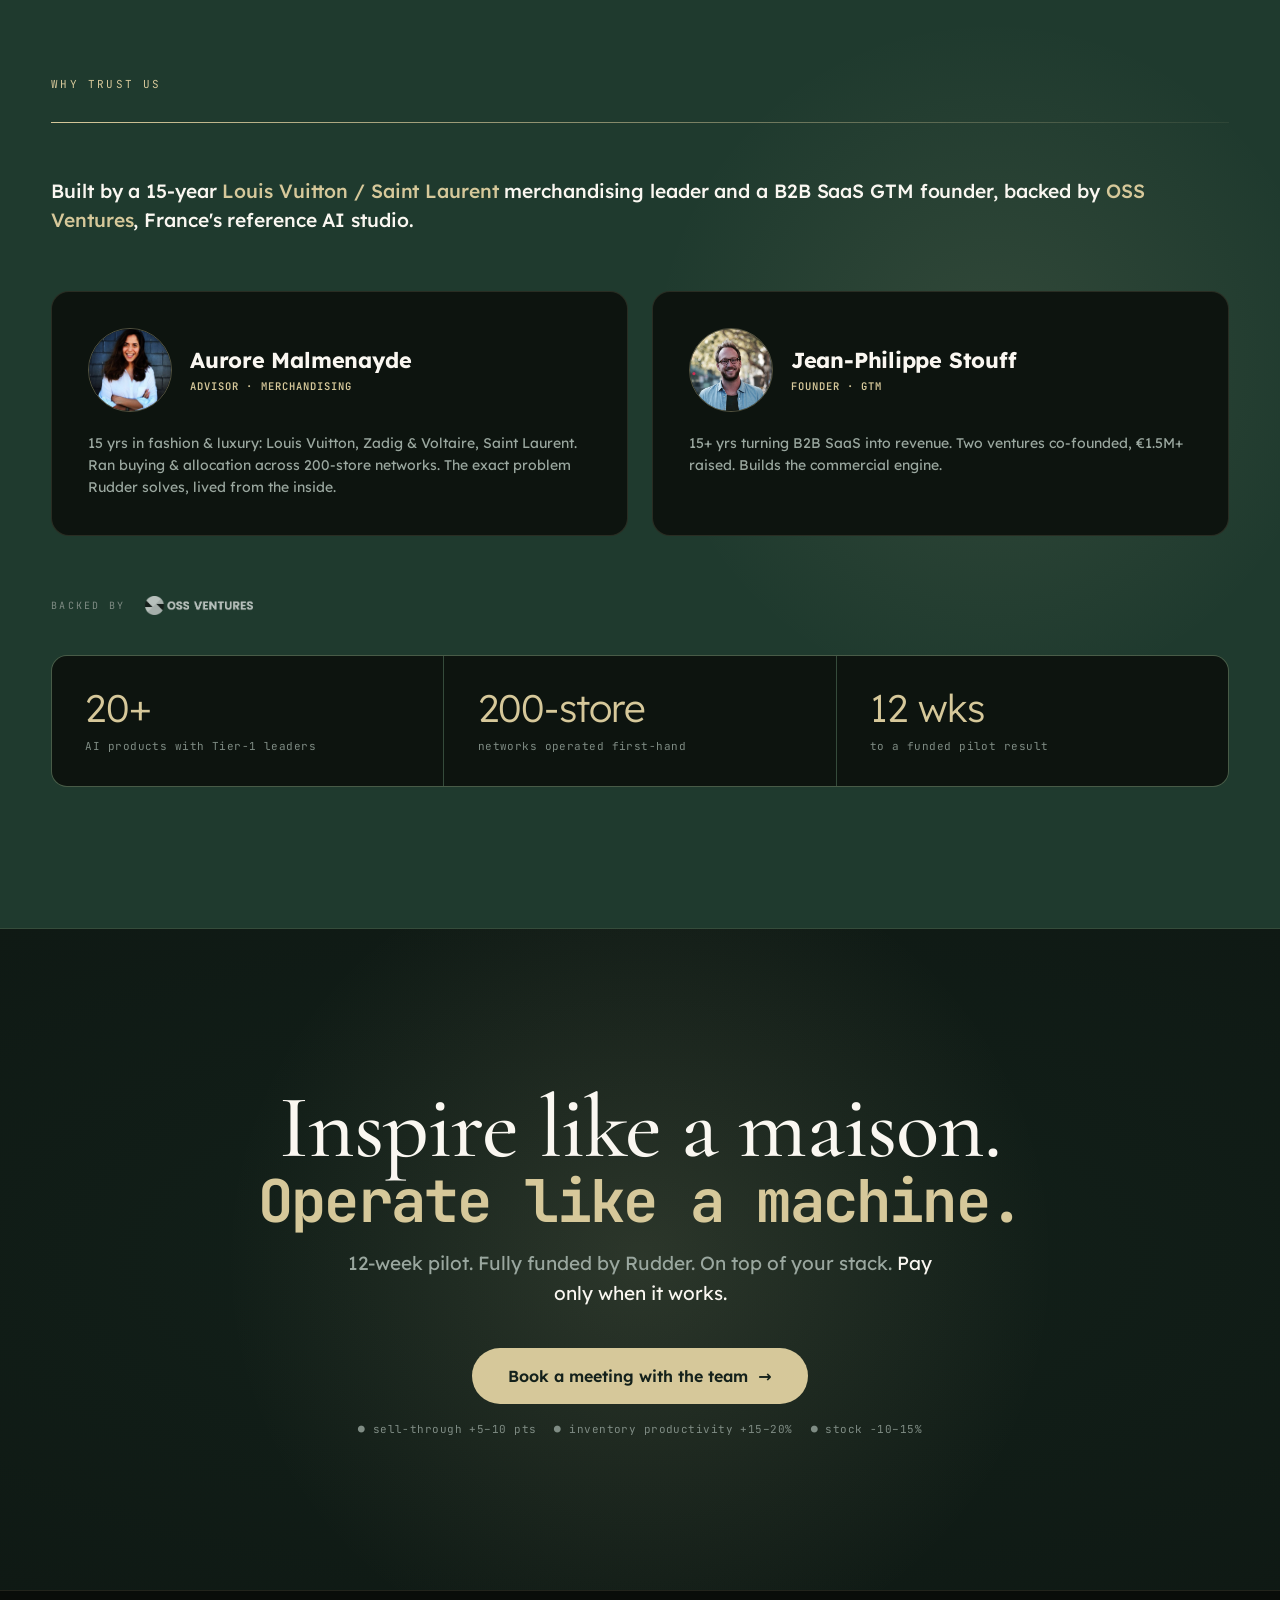
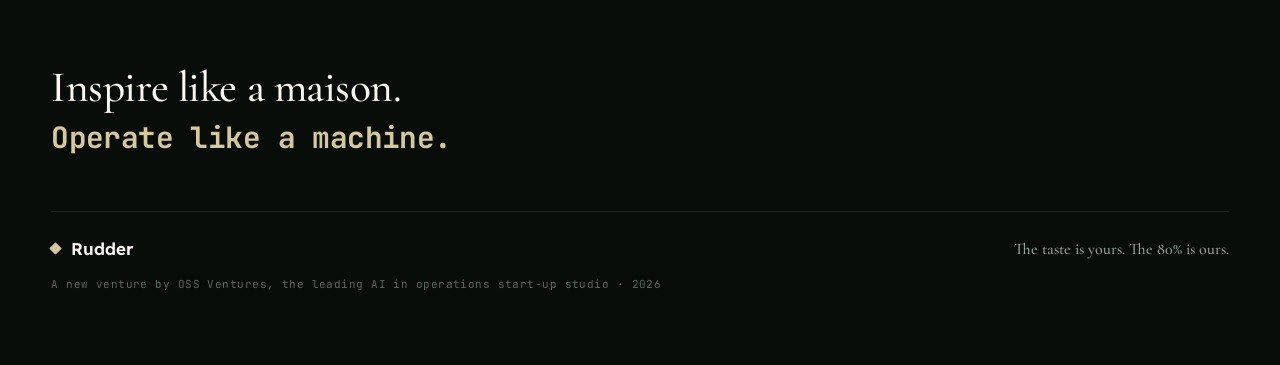
==== commit 5fbbc76d: "Change beat 01 label from 'The opportunity' to 'The problem'" ====
--- a/index.html
+++ b/index.html
@@ -83,7 +83,8 @@
     .edge-grid{grid-template-columns:1fr!important}
     .edge-sticky{position:static!important;top:auto!important;margin-bottom:clamp(32px,4vw,48px)!important}
 
-    .barriers-grid{grid-template-columns:1fr!important}
+    .barriers-grid{grid-template-columns:1fr!important;row-gap:40px!important}
+    .barriers-grid>div{padding-bottom:40px;border-bottom:1px solid rgba(214,200,154,.1)}
 
     .method-grid{grid-template-columns:1fr 1fr!important}
 
@@ -130,7 +131,7 @@
       <!-- kinetic beats container -->
       <div id="beats-container" style="position:absolute;inset:0;z-index:3;pointer-events:none">
         <div class="beat" data-beat="0" style="position:absolute;inset:0;display:flex;flex-direction:column;align-items:center;justify-content:center;text-align:center;padding:0 24px;opacity:1;transform:translateY(0);transition:opacity .55s ease,transform .7s cubic-bezier(.2,.6,.2,1)">
-          <div style="font-family:'JetBrains Mono',monospace;font-size:clamp(10px,1.1vw,13px);letter-spacing:.28em;text-transform:uppercase;color:#d6c89a;margin-bottom:22px">01 · The opportunity</div>
+          <div style="font-family:'JetBrains Mono',monospace;font-size:clamp(10px,1.1vw,13px);letter-spacing:.28em;text-transform:uppercase;color:#d6c89a;margin-bottom:22px">01 · The problem</div>
           <div style="font-size:clamp(38px,6.4vw,104px);font-weight:700;line-height:1.0;letter-spacing:-.03em;color:#faf7f1;max-width:16ch;text-wrap:balance">Past a few hundred doors, you fly blind.</div>
           <div style="font-family:'JetBrains Mono',monospace;font-size:clamp(13px,1.4vw,18px);letter-spacing:.02em;color:#9aa79f;margin-top:26px;max-width:40ch">Hundreds of doors, moving every day. One allocation up front, then guesswork all season.</div>
         </div>
